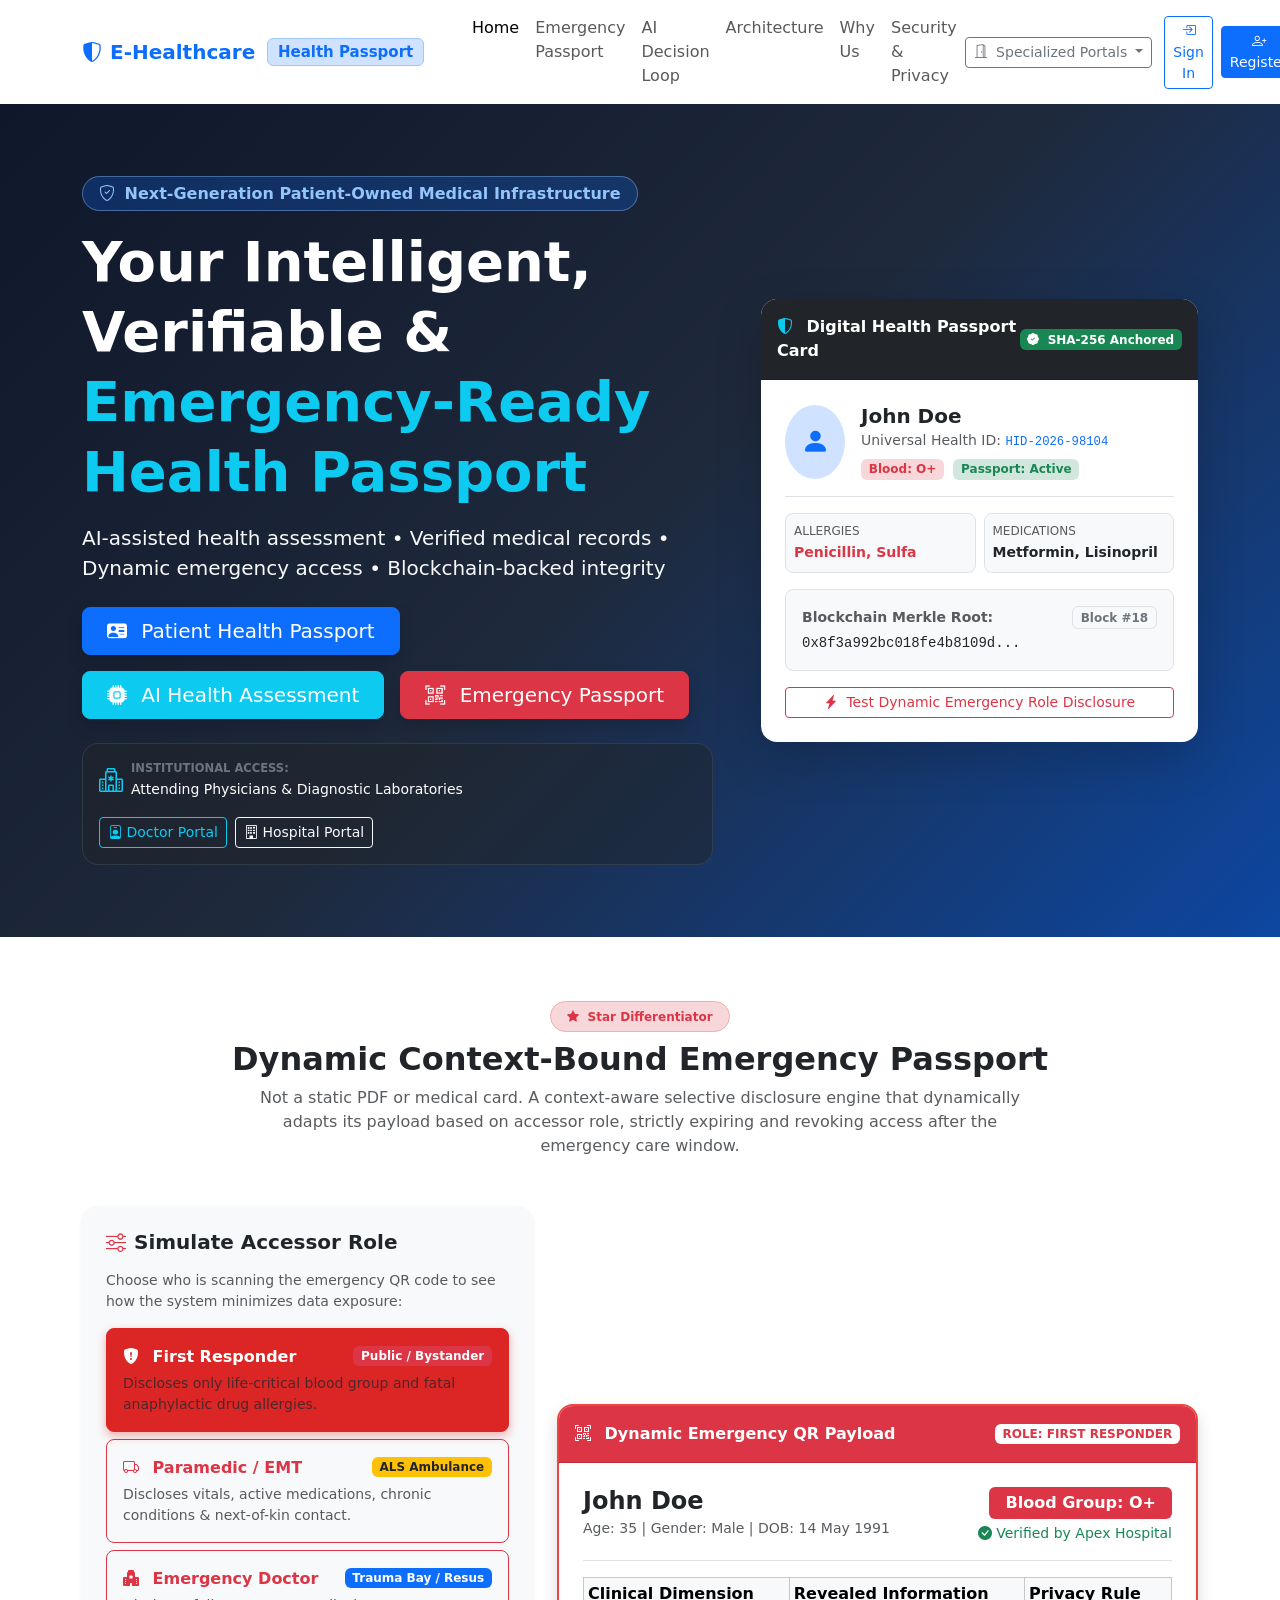
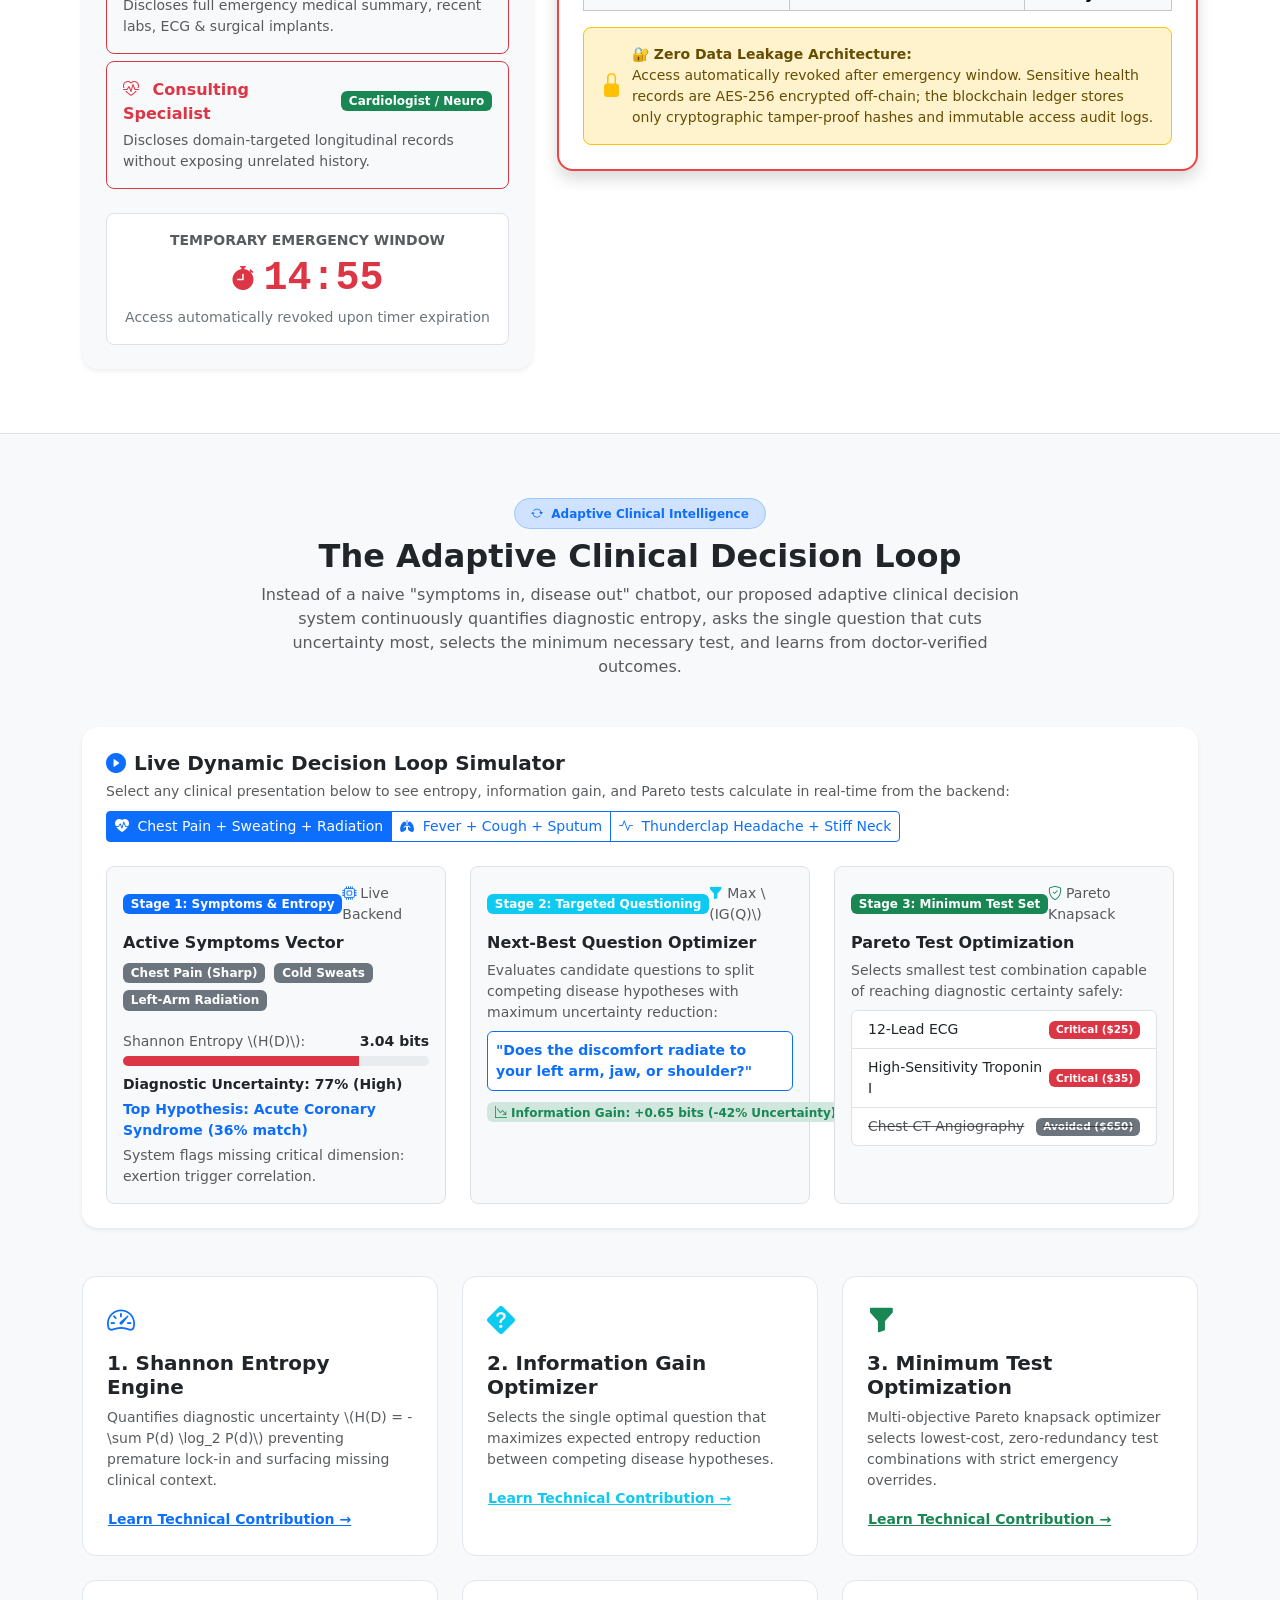
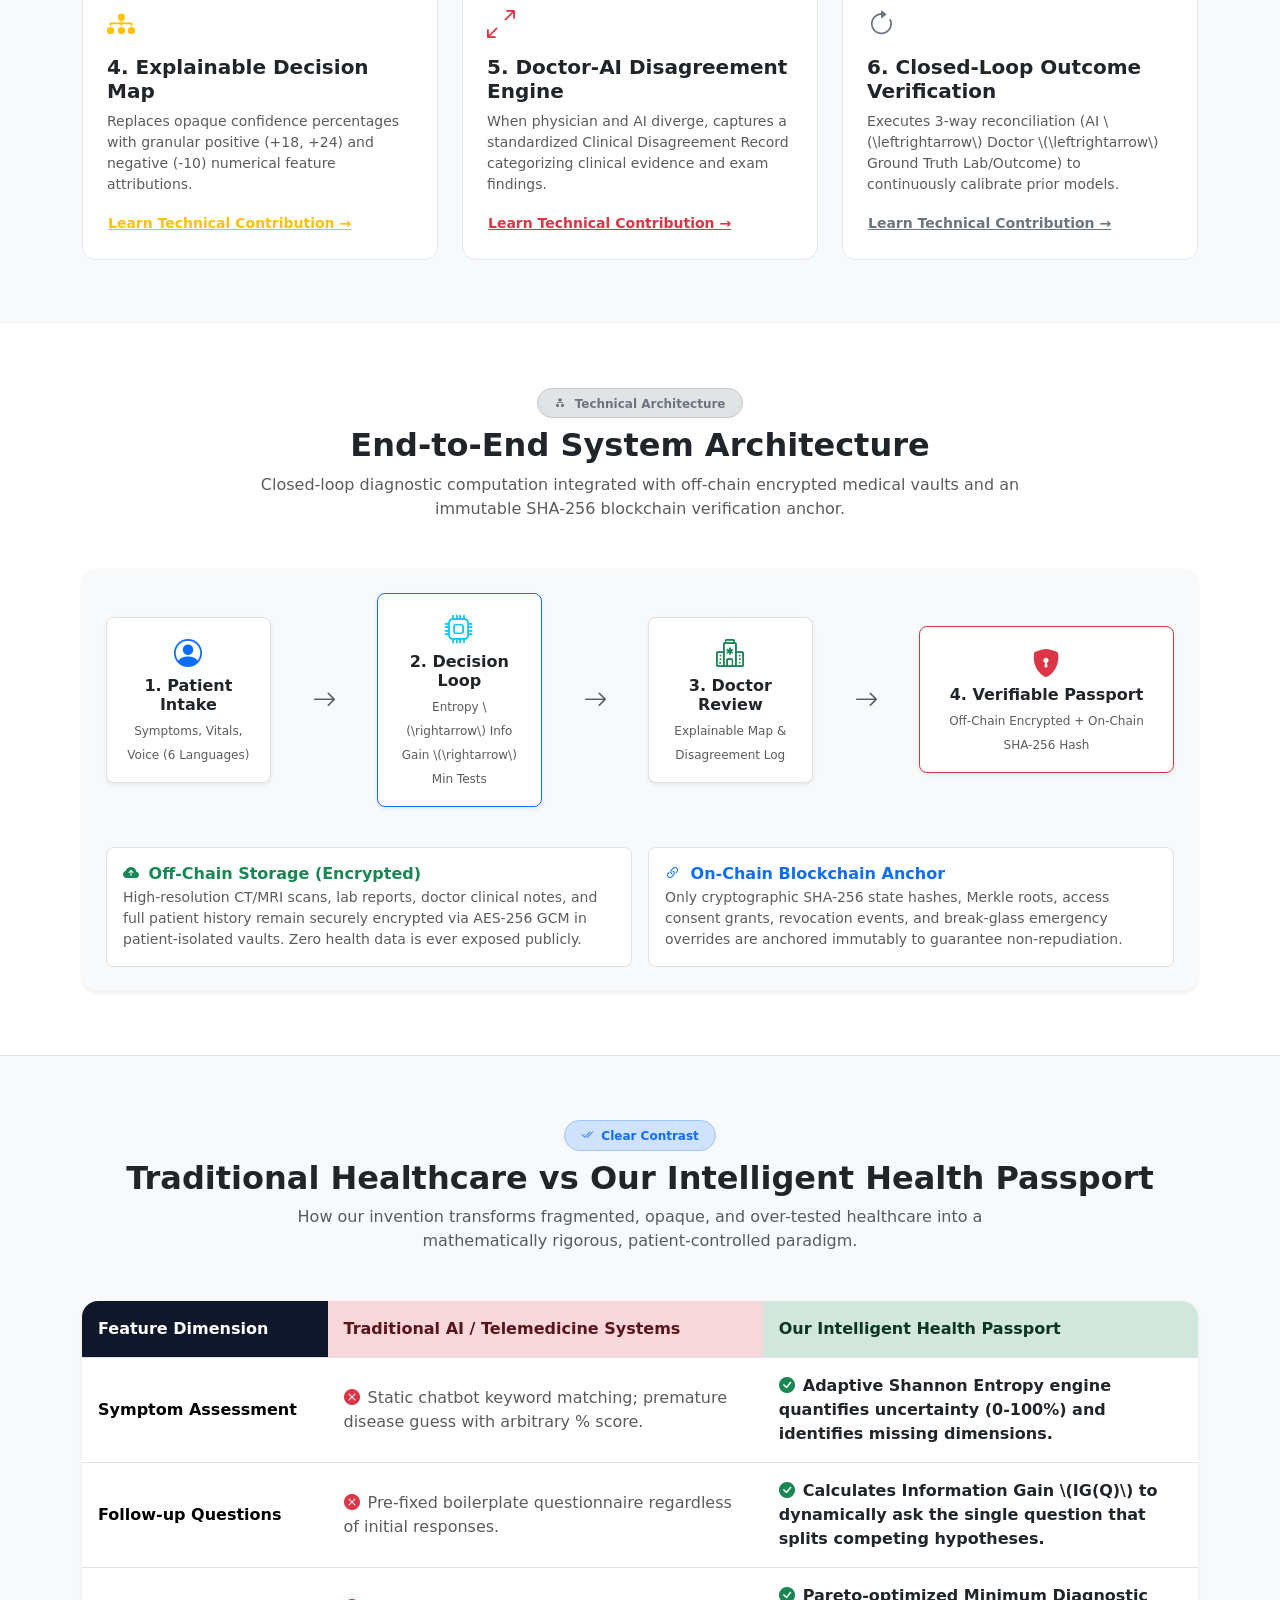
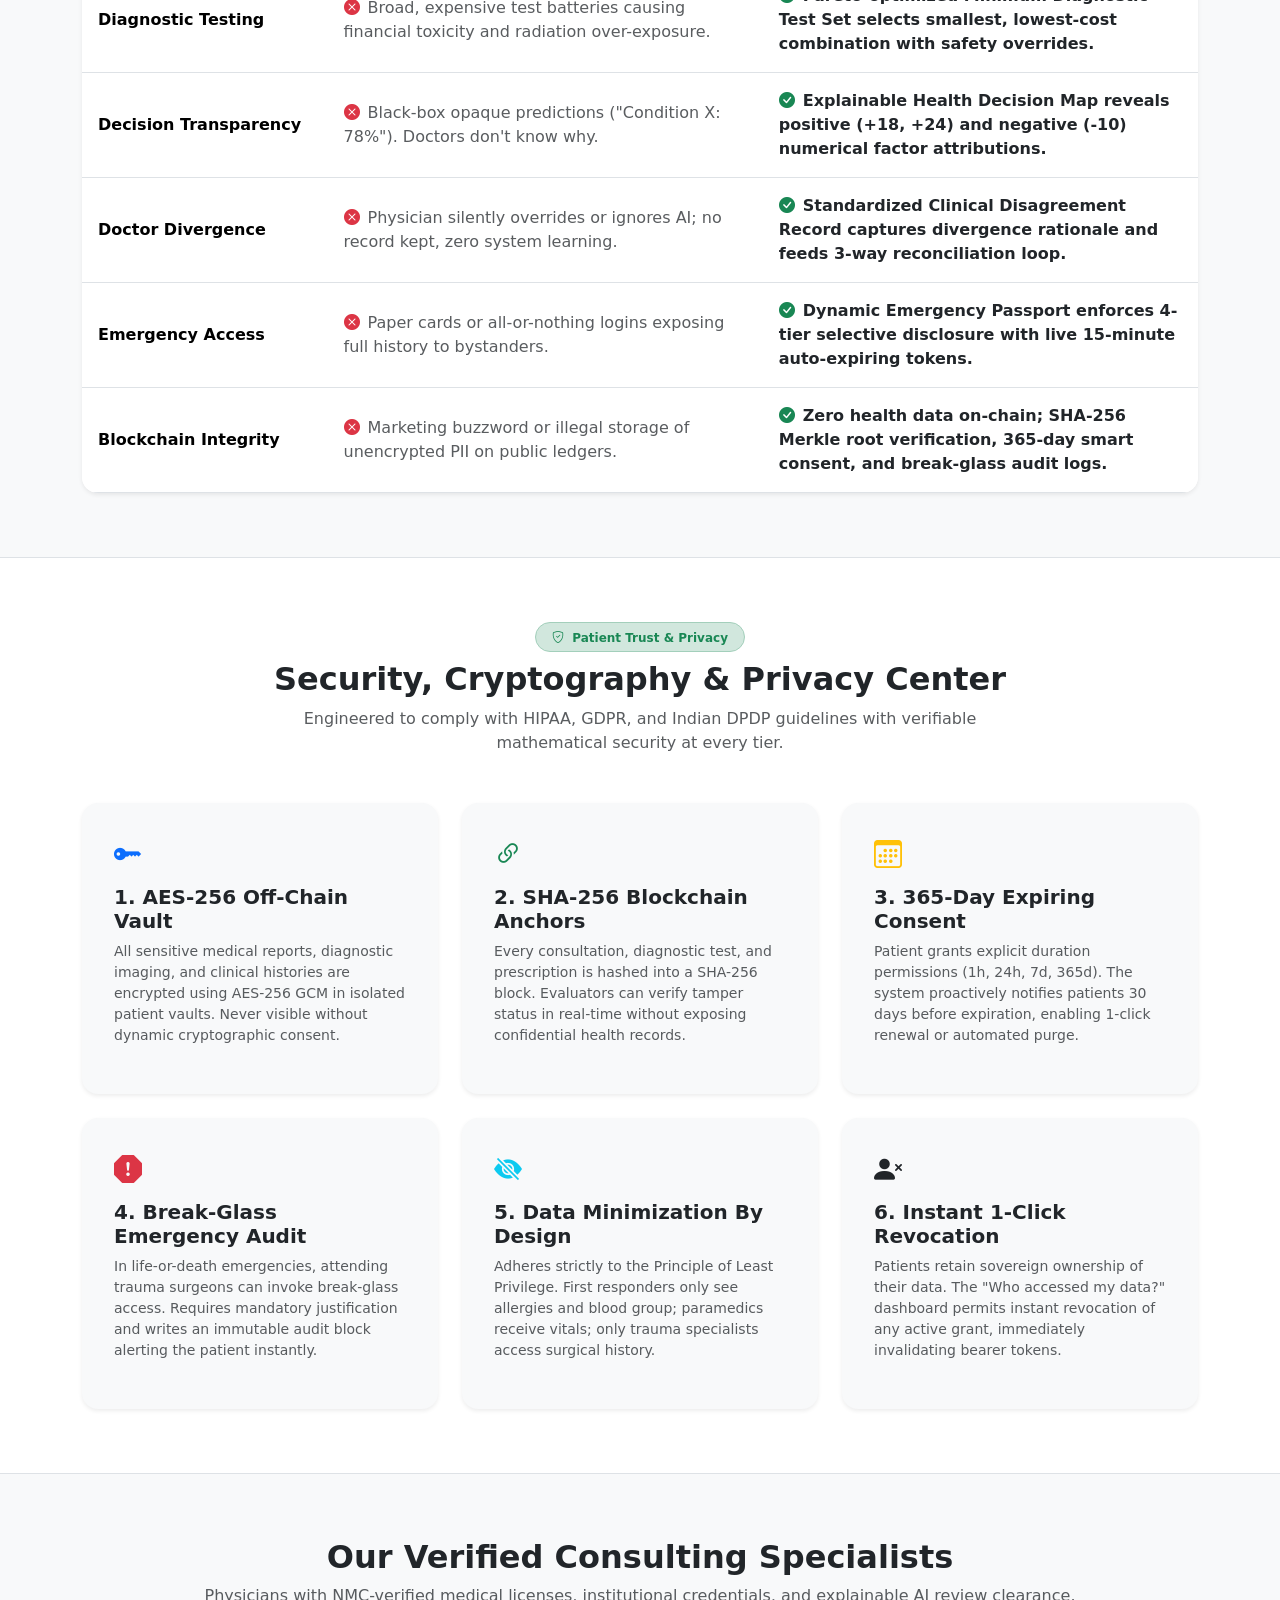
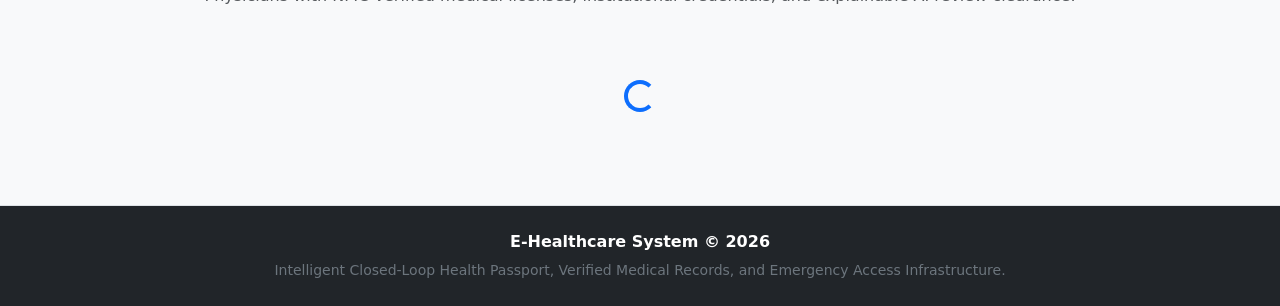
==== frontend/index.html @ c116efc6 "fix: make profile and iot easily accessible with interactive dashboard cards, quick jump toolbar, an" ====
<!DOCTYPE html>
<html lang="en">
<head>
    <meta charset="UTF-8">
    <meta name="viewport" content="width=device-width, initial-scale=1.0">
    <title>E-Healthcare | Your Intelligent, Verifiable & Emergency-Ready Health Passport</title>
    <!-- Bootstrap 5 CSS -->
    <link href="https://cdn.jsdelivr.net/npm/bootstrap@5.3.3/dist/css/bootstrap.min.css" rel="stylesheet">
    <!-- Bootstrap Icons -->
    <link href="https://cdn.jsdelivr.net/npm/bootstrap-icons@1.11.3/font/bootstrap-icons.min.css" rel="stylesheet">
    <link rel="stylesheet" href="/static/css/style.css">
    <style>
        .hero-banner {
            background: linear-gradient(135deg, #0f172a 0%, #1e293b 50%, #0d47a1 100%);
            color: #ffffff;
        }
        .hero-badge {
            background: rgba(13, 110, 253, 0.25);
            border: 1px solid rgba(147, 197, 253, 0.4);
            color: #93c5fd;
        }
        .emergency-card-glow {
            border: 2px solid #ef4444;
            box-shadow: 0 0 25px rgba(239, 68, 68, 0.25);
        }
        .passport-chip {
            border-left: 4px solid #0d6efd;
            background: #f8fafc;
        }
        .comparison-table th {
            background-color: #0f172a;
            color: #ffffff;
        }
        .arch-step-box {
            transition: transform 0.2s ease, box-shadow 0.2s ease;
            background: #ffffff;
            border: 1px solid #e2e8f0;
            border-radius: 14px;
        }
        .arch-step-box:hover {
            transform: translateY(-4px);
            box-shadow: 0 10px 20px rgba(0,0,0,0.08);
            border-color: #3b82f6;
        }
        .role-pill-btn.active {
            background-color: #dc2626 !important;
            color: #ffffff !important;
            border-color: #dc2626 !important;
            box-shadow: 0 4px 10px rgba(220, 38, 38, 0.35);
        }
    </style>
</head>
<body>

    <!-- Navbar -->
    <nav class="navbar navbar-expand-lg navbar-custom sticky-top">
        <div class="container">
            <a class="navbar-brand d-flex align-items-center gap-2 fw-bold text-primary" href="/">
                <span class="brand-icon"><i class="bi bi-shield-shaded"></i></span>
                <span>E-Healthcare</span>
                <span class="badge bg-primary-subtle text-primary border border-primary-subtle ms-1 fs-7">Health Passport</span>
            </a>
            <button class="navbar-toggler" type="button" data-bs-toggle="collapse" data-bs-target="#navMenu">
                <span class="navbar-toggler-icon"></span>
            </button>
            <div class="collapse navbar-collapse" id="navMenu">
                <ul class="navbar-nav me-auto mb-2 mb-lg-0 ms-lg-4">
                    <li class="nav-item"><a class="nav-link active" href="/">Home</a></li>
                    <li class="nav-item"><a class="nav-link" href="#emergency-star">Emergency Passport</a></li>
                    <li class="nav-item"><a class="nav-link" href="#decision-loop">AI Decision Loop</a></li>
                    <li class="nav-item"><a class="nav-link" href="#architecture">Architecture</a></li>
                    <li class="nav-item"><a class="nav-link" href="#comparison">Why Us</a></li>
                    <li class="nav-item"><a class="nav-link" href="#security">Security & Privacy</a></li>
                </ul>
                <div class="d-flex align-items-center gap-2" id="navAuthArea">
                    <div class="dropdown me-1">
                        <button class="btn btn-outline-secondary dropdown-toggle btn-sm" type="button" data-bs-toggle="dropdown">
                            <i class="bi bi-door-open me-1"></i> Specialized Portals
                        </button>
                        <ul class="dropdown-menu dropdown-menu-end shadow-sm">
                            <li><a class="dropdown-item" href="/doctor"><i class="bi bi-hospital text-primary me-2"></i> Doctor Clinical Portal</a></li>
                            <li><a class="dropdown-item" href="/hospital"><i class="bi bi-building text-info me-2"></i> Hospital & Lab Portal</a></li>
                            <li><hr class="dropdown-divider"></li>
                            <li><a class="dropdown-item" href="/patient"><i class="bi bi-person-circle text-success me-2"></i> Patient Portal</a></li>
                        </ul>
                    </div>
                    <button class="btn btn-outline-primary btn-sm" data-bs-toggle="modal" data-bs-target="#authModal" onclick="openAuthTab('login')">
                        <i class="bi bi-box-arrow-in-right"></i> Sign In
                    </button>
                    <button class="btn btn-primary btn-sm" data-bs-toggle="modal" data-bs-target="#authModal" onclick="openAuthTab('register')">
                        <i class="bi bi-person-plus"></i> Register
                    </button>
                </div>
            </div>
        </div>
    </nav>

    <!-- HERO SECTION (Item 1: Restructured Hierarchy) -->
    <section class="hero-banner py-5">
        <div class="container py-4">
            <div class="row align-items-center g-5">
                <div class="col-lg-7">
                    <span class="badge hero-badge px-3 py-2 rounded-pill mb-3 fs-6">
                        <i class="bi bi-shield-check me-1"></i> Next-Generation Patient-Owned Medical Infrastructure
                    </span>
                    <h1 class="display-4 fw-bold lh-sm mb-3">
                        Your Intelligent, Verifiable & <span class="text-info">Emergency-Ready Health Passport</span>
                    </h1>
                    <p class="lead text-light opacity-90 mb-4 fs-5">
                        AI-assisted health assessment • Verified medical records • Dynamic emergency access • Blockchain-backed integrity
                    </p>

                    <!-- 3 Primary Action Buttons -->
                    <div class="d-flex flex-wrap gap-3 mb-4">
                        <button class="btn btn-primary btn-lg px-4 shadow" onclick="navigateToPortal('patient')">
                            <i class="bi bi-person-vcard-fill me-2"></i> Patient Health Passport
                        </button>
                        <button class="btn btn-info text-white btn-lg px-4 shadow" onclick="scrollToId('decision-loop')">
                            <i class="bi bi-cpu-fill me-2"></i> AI Health Assessment
                        </button>
                        <button class="btn btn-danger btn-lg px-4 shadow" onclick="scrollToId('emergency-star')">
                            <i class="bi bi-qr-code-scan me-2"></i> Emergency Passport
                        </button>
                    </div>

                    <!-- Separate Doctor & Hospital Portals Row -->
                    <div class="p-3 rounded-4 bg-dark bg-opacity-50 border border-secondary border-opacity-25 d-flex align-items-center justify-content-between flex-wrap gap-3">
                        <div class="d-flex align-items-center gap-2">
                            <i class="bi bi-hospital fs-4 text-info"></i>
                            <div>
                                <small class="text-uppercase text-secondary fw-bold d-block" style="font-size: 0.72rem;">Institutional Access:</small>
                                <span class="small text-white">Attending Physicians & Diagnostic Laboratories</span>
                            </div>
                        </div>
                        <div class="d-flex gap-2">
                            <a href="/doctor" class="btn btn-sm btn-outline-info text-nowrap"><i class="bi bi-person-badge"></i> Doctor Portal</a>
                            <a href="/hospital" class="btn btn-sm btn-outline-light text-nowrap"><i class="bi bi-building"></i> Hospital Portal</a>
                        </div>
                    </div>
                </div>

                <!-- Right Column: Interactive Quick Card Preview -->
                <div class="col-lg-5">
                    <div class="card border-0 shadow-lg rounded-4 overflow-hidden bg-white text-dark">
                        <div class="card-header bg-dark text-white p-3 d-flex align-items-center justify-content-between">
                            <span class="fw-bold"><i class="bi bi-shield-shaded text-info me-2"></i> Digital Health Passport Card</span>
                            <span class="badge bg-success"><i class="bi bi-patch-check-fill me-1"></i> SHA-256 Anchored</span>
                        </div>
                        <div class="card-body p-4">
                            <div class="d-flex align-items-center gap-3 mb-3 pb-3 border-bottom">
                                <div class="rounded-circle bg-primary-subtle text-primary p-3 fs-3">
                                    <i class="bi bi-person-fill"></i>
                                </div>
                                <div>
                                    <h5 class="fw-bold mb-0">John Doe</h5>
                                    <small class="text-muted">Universal Health ID: <code class="text-primary">HID-2026-98104</code></small>
                                    <div class="mt-1">
                                        <span class="badge bg-danger-subtle text-danger me-1">Blood: O+</span>
                                        <span class="badge bg-success-subtle text-success">Passport: Active</span>
                                    </div>
                                </div>
                            </div>
                            
                            <div class="row g-2 mb-3">
                                <div class="col-6">
                                    <div class="p-2 border rounded-3 bg-light">
                                        <small class="text-muted d-block" style="font-size: 0.75rem;">ALLERGIES</small>
                                        <strong class="text-danger small">Penicillin, Sulfa</strong>
                                    </div>
                                </div>
                                <div class="col-6">
                                    <div class="p-2 border rounded-3 bg-light">
                                        <small class="text-muted d-block" style="font-size: 0.75rem;">MEDICATIONS</small>
                                        <strong class="text-dark small">Metformin, Lisinopril</strong>
                                    </div>
                                </div>
                            </div>

                            <div class="p-3 bg-light rounded-3 border mb-3">
                                <div class="d-flex justify-content-between align-items-center mb-1">
                                    <small class="text-muted fw-semibold">Blockchain Merkle Root:</small>
                                    <span class="badge bg-light text-secondary border">Block #18</span>
                                </div>
                                <code class="small text-truncate d-block text-dark">0x8f3a992bc018fe4b8109d...</code>
                            </div>

                            <div class="d-grid gap-2">
                                <button class="btn btn-outline-danger btn-sm" onclick="scrollToId('emergency-star')">
                                    <i class="bi bi-lightning-charge-fill me-1"></i> Test Dynamic Emergency Role Disclosure
                                </button>
                            </div>
                        </div>
                    </div>
                </div>
            </div>
        </div>
    </section>

    <!-- STAR FEATURE: Dynamic Emergency Passport (Item 2) -->
    <section id="emergency-star" class="py-5 bg-white border-bottom">
        <div class="container py-3">
            <div class="text-center mb-5">
                <span class="badge bg-danger-subtle text-danger border border-danger-subtle px-3 py-2 rounded-pill fw-semibold mb-2">
                    <i class="bi bi-star-fill me-1"></i> Star Differentiator
                </span>
                <h2 class="fw-bold">Dynamic Context-Bound Emergency Passport</h2>
                <p class="text-muted max-w-700 mx-auto" style="max-width: 760px;">
                    Not a static PDF or medical card. A context-aware selective disclosure engine that dynamically adapts its payload based on accessor role, strictly expiring and revoking access after the emergency care window.
                </p>
            </div>

            <div class="row g-4 align-items-center">
                <!-- Left: Interactive Simulator Control -->
                <div class="col-lg-5">
                    <div class="card border-0 shadow-sm rounded-4 p-4 bg-light">
                        <h5 class="fw-bold mb-3"><i class="bi bi-sliders text-danger me-2"></i>Simulate Accessor Role</h5>
                        <p class="small text-muted mb-3">Choose who is scanning the emergency QR code to see how the system minimizes data exposure:</p>

                        <div class="btn-group-vertical w-100 gap-2" role="group">
                            <button type="button" class="btn btn-outline-danger text-start p-3 rounded-3 role-pill-btn active" id="roleBtn-first" onclick="setEmergencyRole('first')">
                                <div class="d-flex justify-content-between align-items-center">
                                    <strong><i class="bi bi-shield-fill-exclamation me-2"></i> First Responder</strong>
                                    <span class="badge bg-danger text-white">Public / Bystander</span>
                                </div>
                                <small class="d-block text-muted mt-1">Discloses only life-critical blood group and fatal anaphylactic drug allergies.</small>
                            </button>

                            <button type="button" class="btn btn-outline-danger text-start p-3 rounded-3 role-pill-btn" id="roleBtn-paramedic" onclick="setEmergencyRole('paramedic')">
                                <div class="d-flex justify-content-between align-items-center">
                                    <strong><i class="bi bi-truck me-2"></i> Paramedic / EMT</strong>
                                    <span class="badge bg-warning text-dark">ALS Ambulance</span>
                                </div>
                                <small class="d-block text-muted mt-1">Discloses vitals, active medications, chronic conditions & next-of-kin contact.</small>
                            </button>

                            <button type="button" class="btn btn-outline-danger text-start p-3 rounded-3 role-pill-btn" id="roleBtn-er" onclick="setEmergencyRole('er')">
                                <div class="d-flex justify-content-between align-items-center">
                                    <strong><i class="bi bi-hospital-fill me-2"></i> Emergency Doctor</strong>
                                    <span class="badge bg-primary text-white">Trauma Bay / Resus</span>
                                </div>
                                <small class="d-block text-muted mt-1">Discloses full emergency medical summary, recent labs, ECG & surgical implants.</small>
                            </button>

                            <button type="button" class="btn btn-outline-danger text-start p-3 rounded-3 role-pill-btn" id="roleBtn-specialist" onclick="setEmergencyRole('specialist')">
                                <div class="d-flex justify-content-between align-items-center">
                                    <strong><i class="bi bi-heart-pulse me-2"></i> Consulting Specialist</strong>
                                    <span class="badge bg-success text-white">Cardiologist / Neuro</span>
                                </div>
                                <small class="d-block text-muted mt-1">Discloses domain-targeted longitudinal records without exposing unrelated history.</small>
                            </button>
                        </div>

                        <!-- Live Countdown Timer -->
                        <div class="mt-4 p-3 bg-white rounded-3 border text-center">
                            <small class="text-uppercase fw-bold text-muted d-block mb-1">Temporary Emergency Window</small>
                            <div class="d-flex align-items-center justify-content-center gap-2">
                                <i class="bi bi-stopwatch-fill text-danger fs-4"></i>
                                <span class="display-6 fw-bold text-danger font-monospace" id="emergencyLiveCountdown">14:59</span>
                            </div>
                            <small class="text-secondary d-block mt-1">Access automatically revoked upon timer expiration</small>
                        </div>
                    </div>
                </div>

                <!-- Right: Simulated Emergency Passport Output Card -->
                <div class="col-lg-7">
                    <div class="card emergency-card-glow rounded-4 overflow-hidden bg-white shadow">
                        <div class="card-header bg-danger text-white p-3 d-flex justify-content-between align-items-center">
                            <span class="fw-bold"><i class="bi bi-qr-code-scan me-2"></i> Dynamic Emergency QR Payload</span>
                            <span class="badge bg-white text-danger fw-bold" id="activeRoleBadge">ROLE: FIRST RESPONDER</span>
                        </div>
                        <div class="card-body p-4">
                            <!-- Patient Baseline Header -->
                            <div class="d-flex justify-content-between align-items-start border-bottom pb-3 mb-3">
                                <div>
                                    <h4 class="fw-bold mb-0">John Doe</h4>
                                    <span class="text-muted small">Age: 35 | Gender: Male | DOB: 14 May 1991</span>
                                </div>
                                <div class="text-end">
                                    <span class="badge bg-danger fs-6 px-3 py-2">Blood Group: O+</span>
                                    <small class="d-block text-success mt-1"><i class="bi bi-check-circle-fill"></i> Verified by Apex Hospital</small>
                                </div>
                            </div>

                            <!-- Dynamic Selective Disclosure Table -->
                            <div class="table-responsive mb-3">
                                <table class="table table-bordered table-sm align-middle mb-0">
                                    <thead class="table-light">
                                        <tr>
                                            <th style="width: 35%;">Clinical Dimension</th>
                                            <th>Revealed Information</th>
                                            <th style="width: 25%;">Privacy Rule</th>
                                        </tr>
                                    </thead>
                                    <tbody id="disclosureTableBody">
                                        <!-- Injected dynamically via JS based on selected role -->
                                    </tbody>
                                </table>
                            </div>

                            <!-- Security Token & Revocation Warning -->
                            <div class="alert alert-warning border-warning p-3 rounded-3 mb-0 small">
                                <div class="d-flex align-items-center gap-2">
                                    <i class="bi bi-lock-fill fs-4 text-warning"></i>
                                    <div>
                                        <strong>🔐 Zero Data Leakage Architecture:</strong>
                                        <p class="mb-0">Access automatically revoked after emergency window. Sensitive health records are AES-256 encrypted off-chain; the blockchain ledger stores only cryptographic tamper-proof hashes and immutable access audit logs.</p>
                                    </div>
                                </div>
                            </div>
                        </div>
                    </div>
                </div>
            </div>
        </div>
    </section>

    <!-- CLOSED-LOOP CLINICAL DECISION LOOP (Item 1 in User Plan) -->
    <section id="decision-loop" class="py-5 bg-light">
        <div class="container py-3">
            <div class="text-center mb-5">
                <span class="badge bg-primary-subtle text-primary border border-primary-subtle px-3 py-2 rounded-pill fw-semibold mb-2">
                    <i class="bi bi-arrow-repeat me-1"></i> Adaptive Clinical Intelligence
                </span>
                <h2 class="fw-bold">The Adaptive Clinical Decision Loop</h2>
                <p class="text-muted max-w-700 mx-auto" style="max-width: 760px;">
                    Instead of a naive "symptoms in, disease out" chatbot, our proposed adaptive clinical decision system continuously quantifies diagnostic entropy, asks the single question that cuts uncertainty most, selects the minimum necessary test, and learns from doctor-verified outcomes.
                </p>
            </div>

            <!-- Interactive 3-Step Decision Simulator -->
            <div class="card border-0 shadow-sm rounded-4 p-4 bg-white mb-5">
                <div class="d-flex flex-wrap align-items-center justify-content-between mb-4 gap-2">
                    <div>
                        <h5 class="fw-bold mb-1"><i class="bi bi-play-circle-fill text-primary me-2"></i>Live Dynamic Decision Loop Simulator</h5>
                        <small class="text-muted">Select any clinical presentation below to see entropy, information gain, and Pareto tests calculate in real-time from the backend:</small>
                    </div>
                    <div class="btn-group flex-wrap" role="group">
                        <button type="button" class="btn btn-sm btn-outline-primary active sim-btn" id="btnSim_cardiac" onclick="switchSimPresentation('cardiac')">
                            <i class="bi bi-heart-pulse-fill me-1"></i> Chest Pain + Sweating + Radiation
                        </button>
                        <button type="button" class="btn btn-sm btn-outline-primary sim-btn" id="btnSim_respiratory" onclick="switchSimPresentation('respiratory')">
                            <i class="bi bi-lungs-fill me-1"></i> Fever + Cough + Sputum
                        </button>
                        <button type="button" class="btn btn-sm btn-outline-primary sim-btn" id="btnSim_neuro" onclick="switchSimPresentation('neuro')">
                            <i class="bi bi-activity me-1"></i> Thunderclap Headache + Stiff Neck
                        </button>
                    </div>
                </div>

                <div class="row g-4">
                    <!-- Step 1: Input & Shannon Entropy -->
                    <div class="col-md-4">
                        <div class="p-3 border rounded-3 bg-light h-100">
                            <div class="d-flex justify-content-between align-items-center mb-2">
                                <span class="badge bg-primary">Stage 1: Symptoms & Entropy</span>
                                <small class="text-muted"><i class="bi bi-cpu text-primary me-1"></i>Live Backend</small>
                            </div>
                            <h6 class="fw-bold">Active Symptoms Vector</h6>
                            <div class="mb-2" id="simSymptomsContainer">
                                <span class="badge bg-secondary me-1 mb-1">Chest Pain (Sharp)</span>
                                <span class="badge bg-secondary me-1 mb-1">Cold Sweats</span>
                                <span class="badge bg-secondary mb-1">Left-Arm Radiation</span>
                            </div>
                            <div class="mt-3">
                                <div class="d-flex justify-content-between small mb-1">
                                    <span class="text-muted">Shannon Entropy \(H(D)\):</span>
                                    <strong id="simEntropyVal" class="text-dark">3.04 bits</strong>
                                </div>
                                <div class="progress mb-2" style="height: 10px;">
                                    <div class="progress-bar bg-danger" id="simEntropyBar" role="progressbar" style="width: 77%;"></div>
                                </div>
                                <span class="small fw-bold text-dark d-block" id="simUncertaintyText">Diagnostic Uncertainty: 77% (High)</span>
                                <small class="text-primary fw-semibold d-block mt-1" id="simTopDiseaseText">Top Hypothesis: Acute Coronary Syndrome (36% match)</small>
                                <p class="text-muted small mt-1 mb-0" id="simMissingText">System flags missing critical dimension: exertion trigger correlation.</p>
                            </div>
                        </div>
                    </div>

                    <!-- Step 2: Information Gain -->
                    <div class="col-md-4">
                        <div class="p-3 border rounded-3 bg-light h-100">
                            <div class="d-flex justify-content-between align-items-center mb-2">
                                <span class="badge bg-info text-white">Stage 2: Targeted Questioning</span>
                                <small class="text-muted"><i class="bi bi-funnel-fill text-info me-1"></i>Max \(IG(Q)\)</small>
                            </div>
                            <h6 class="fw-bold">Next-Best Question Optimizer</h6>
                            <p class="small text-muted mb-2">Evaluates candidate questions to split competing disease hypotheses with maximum uncertainty reduction:</p>
                            <div class="p-2 bg-white rounded border border-primary small fw-semibold text-primary mb-2" id="simQuestionText">
                                "Does the discomfort radiate to your left arm, jaw, or shoulder?"
                            </div>
                            <span class="badge bg-success-subtle text-success small" id="simInfoGainBadge">
                                <i class="bi bi-graph-down-arrow"></i> Information Gain: +0.65 bits (-42% Uncertainty)
                            </span>
                        </div>
                    </div>

                    <!-- Step 3: Minimum Test Optimization -->
                    <div class="col-md-4">
                        <div class="p-3 border rounded-3 bg-light h-100">
                            <div class="d-flex justify-content-between align-items-center mb-2">
                                <span class="badge bg-success">Stage 3: Minimum Test Set</span>
                                <small class="text-muted"><i class="bi bi-shield-check text-success me-1"></i>Pareto Knapsack</small>
                            </div>
                            <h6 class="fw-bold">Pareto Test Optimization</h6>
                            <p class="small text-muted mb-2">Selects smallest test combination capable of reaching diagnostic certainty safely:</p>
                            <ul class="list-group list-group-sm small" id="simTestsList">
                                <li class="list-group-item d-flex justify-content-between align-items-center">
                                    <span>12-Lead ECG</span>
                                    <span class="badge bg-danger">Critical ($25)</span>
                                </li>
                                <li class="list-group-item d-flex justify-content-between align-items-center">
                                    <span>High-Sensitivity Troponin I</span>
                                    <span class="badge bg-danger">Critical ($35)</span>
                                </li>
                                <li class="list-group-item d-flex justify-content-between align-items-center text-muted text-decoration-line-through">
                                    <span>Chest CT Angiography</span>
                                    <span class="badge bg-secondary">Avoided ($650)</span>
                                </li>
                            </ul>
                        </div>
                    </div>
                </div>
            </div>

            <!-- 6 Closed-Loop Cards with Learn More Modals -->
            <div class="row g-4">
                <div class="col-md-4">
                    <div class="arch-step-box p-4 h-100">
                        <div class="text-primary fs-3 mb-2"><i class="bi bi-speedometer2"></i></div>
                        <h5 class="fw-bold">1. Shannon Entropy Engine</h5>
                        <p class="text-muted small">Quantifies diagnostic uncertainty \(H(D) = -\sum P(d) \log_2 P(d)\) preventing premature lock-in and surfacing missing clinical context.</p>
                        <button class="btn btn-link btn-sm text-primary p-0 fw-semibold" data-bs-toggle="modal" data-bs-target="#modalEntropy">Learn Technical Contribution &rarr;</button>
                    </div>
                </div>

                <div class="col-md-4">
                    <div class="arch-step-box p-4 h-100">
                        <div class="text-info fs-3 mb-2"><i class="bi bi-question-diamond-fill"></i></div>
                        <h5 class="fw-bold">2. Information Gain Optimizer</h5>
                        <p class="text-muted small">Selects the single optimal question that maximizes expected entropy reduction between competing disease hypotheses.</p>
                        <button class="btn btn-link btn-sm text-info p-0 fw-semibold" data-bs-toggle="modal" data-bs-target="#modalInfoGain">Learn Technical Contribution &rarr;</button>
                    </div>
                </div>

                <div class="col-md-4">
                    <div class="arch-step-box p-4 h-100">
                        <div class="text-success fs-3 mb-2"><i class="bi bi-funnel-fill"></i></div>
                        <h5 class="fw-bold">3. Minimum Test Optimization</h5>
                        <p class="text-muted small">Multi-objective Pareto knapsack optimizer selects lowest-cost, zero-redundancy test combinations with strict emergency overrides.</p>
                        <button class="btn btn-link btn-sm text-success p-0 fw-semibold" data-bs-toggle="modal" data-bs-target="#modalMinTest">Learn Technical Contribution &rarr;</button>
                    </div>
                </div>

                <div class="col-md-4">
                    <div class="arch-step-box p-4 h-100">
                        <div class="text-warning fs-3 mb-2"><i class="bi bi-diagram-3-fill"></i></div>
                        <h5 class="fw-bold">4. Explainable Decision Map</h5>
                        <p class="text-muted small">Replaces opaque confidence percentages with granular positive (+18, +24) and negative (-10) numerical feature attributions.</p>
                        <button class="btn btn-link btn-sm text-warning p-0 fw-semibold" data-bs-toggle="modal" data-bs-target="#modalXAI">Learn Technical Contribution &rarr;</button>
                    </div>
                </div>

                <div class="col-md-4">
                    <div class="arch-step-box p-4 h-100">
                        <div class="text-danger fs-3 mb-2"><i class="bi bi-arrows-angle-expand"></i></div>
                        <h5 class="fw-bold">5. Doctor-AI Disagreement Engine</h5>
                        <p class="text-muted small">When physician and AI diverge, captures a standardized Clinical Disagreement Record categorizing clinical evidence and exam findings.</p>
                        <button class="btn btn-link btn-sm text-danger p-0 fw-semibold" data-bs-toggle="modal" data-bs-target="#modalDisagreement">Learn Technical Contribution &rarr;</button>
                    </div>
                </div>

                <div class="col-md-4">
                    <div class="arch-step-box p-4 h-100">
                        <div class="text-secondary fs-3 mb-2"><i class="bi bi-arrow-clockwise"></i></div>
                        <h5 class="fw-bold">6. Closed-Loop Outcome Verification</h5>
                        <p class="text-muted small">Executes 3-way reconciliation (AI \(\leftrightarrow\) Doctor \(\leftrightarrow\) Ground Truth Lab/Outcome) to continuously calibrate prior models.</p>
                        <button class="btn btn-link btn-sm text-secondary p-0 fw-semibold" data-bs-toggle="modal" data-bs-target="#modalLoop">Learn Technical Contribution &rarr;</button>
                    </div>
                </div>
            </div>
        </div>
    </section>

    <!-- SYSTEM ARCHITECTURE FLOWCHART DIAGRAM -->
    <section id="architecture" class="py-5 bg-white border-bottom">
        <div class="container py-3">
            <div class="text-center mb-5">
                <span class="badge bg-secondary-subtle text-secondary border border-secondary-subtle px-3 py-2 rounded-pill fw-semibold mb-2">
                    <i class="bi bi-diagram-2-fill me-1"></i> Technical Architecture
                </span>
                <h2 class="fw-bold">End-to-End System Architecture</h2>
                <p class="text-muted max-w-700 mx-auto" style="max-width: 760px;">
                    Closed-loop diagnostic computation integrated with off-chain encrypted medical vaults and an immutable SHA-256 blockchain verification anchor.
                </p>
            </div>

            <!-- Architecture Diagram -->
            <div class="card border-0 shadow-sm rounded-4 p-4 bg-light">
                <div class="row g-3 text-center align-items-center">
                    <div class="col-lg-2 col-md-4">
                        <div class="p-3 bg-white border rounded-3 shadow-sm">
                            <i class="bi bi-person-circle fs-3 text-primary mb-1"></i>
                            <h6 class="fw-bold mb-1">1. Patient Intake</h6>
                            <small class="text-muted" style="font-size: 0.75rem;">Symptoms, Vitals, Voice (6 Languages)</small>
                        </div>
                    </div>
                    <div class="col-lg-1 col-md-2 text-muted fs-4 d-none d-md-block"><i class="bi bi-arrow-right"></i></div>

                    <div class="col-lg-2 col-md-4">
                        <div class="p-3 bg-white border rounded-3 shadow-sm border-primary">
                            <i class="bi bi-cpu fs-3 text-info mb-1"></i>
                            <h6 class="fw-bold mb-1">2. Decision Loop</h6>
                            <small class="text-muted" style="font-size: 0.75rem;">Entropy \(\rightarrow\) Info Gain \(\rightarrow\) Min Tests</small>
                        </div>
                    </div>
                    <div class="col-lg-1 col-md-2 text-muted fs-4 d-none d-md-block"><i class="bi bi-arrow-right"></i></div>

                    <div class="col-lg-2 col-md-4">
                        <div class="p-3 bg-white border rounded-3 shadow-sm">
                            <i class="bi bi-hospital fs-3 text-success mb-1"></i>
                            <h6 class="fw-bold mb-1">3. Doctor Review</h6>
                            <small class="text-muted" style="font-size: 0.75rem;">Explainable Map & Disagreement Log</small>
                        </div>
                    </div>
                    <div class="col-lg-1 col-md-2 text-muted fs-4 d-none d-md-block"><i class="bi bi-arrow-right"></i></div>

                    <div class="col-lg-3 col-md-6">
                        <div class="p-3 bg-white border rounded-3 shadow-sm border-danger">
                            <i class="bi bi-shield-lock-fill fs-3 text-danger mb-1"></i>
                            <h6 class="fw-bold mb-1">4. Verifiable Passport</h6>
                            <small class="text-muted" style="font-size: 0.75rem;">Off-Chain Encrypted + On-Chain SHA-256 Hash</small>
                        </div>
                    </div>
                </div>

                <!-- Dual Storage Clarification Banner -->
                <div class="row mt-4 g-3">
                    <div class="col-md-6">
                        <div class="p-3 bg-white rounded-3 border">
                            <h6 class="fw-bold text-success mb-1"><i class="bi bi-cloud-arrow-up-fill me-1"></i> Off-Chain Storage (Encrypted)</h6>
                            <p class="small text-muted mb-0">High-resolution CT/MRI scans, lab reports, doctor clinical notes, and full patient history remain securely encrypted via AES-256 GCM in patient-isolated vaults. Zero health data is ever exposed publicly.</p>
                        </div>
                    </div>
                    <div class="col-md-6">
                        <div class="p-3 bg-white rounded-3 border">
                            <h6 class="fw-bold text-primary mb-1"><i class="bi bi-link-45deg me-1"></i> On-Chain Blockchain Anchor</h6>
                            <p class="small text-muted mb-0">Only cryptographic SHA-256 state hashes, Merkle roots, access consent grants, revocation events, and break-glass emergency overrides are anchored immutably to guarantee non-repudiation.</p>
                        </div>
                    </div>
                </div>
            </div>
        </div>
    </section>

    <!-- TRADITIONAL VS OUR SYSTEM COMPARISON GRID -->
    <section id="comparison" class="py-5 bg-light border-bottom">
        <div class="container py-3">
            <div class="text-center mb-5">
                <span class="badge bg-primary-subtle text-primary border border-primary-subtle px-3 py-2 rounded-pill fw-semibold mb-2">
                    <i class="bi bi-check2-all me-1"></i> Clear Contrast
                </span>
                <h2 class="fw-bold">Traditional Healthcare vs Our Intelligent Health Passport</h2>
                <p class="text-muted max-w-700 mx-auto" style="max-width: 760px;">
                    How our invention transforms fragmented, opaque, and over-tested healthcare into a mathematically rigorous, patient-controlled paradigm.
                </p>
            </div>

            <div class="card border-0 shadow-sm rounded-4 overflow-hidden">
                <div class="table-responsive">
                    <table class="table table-hover align-middle mb-0 comparison-table">
                        <thead>
                            <tr>
                                <th class="p-3" style="width: 22%;">Feature Dimension</th>
                                <th class="p-3 text-danger-emphasis bg-danger-subtle" style="width: 39%;">Traditional AI / Telemedicine Systems</th>
                                <th class="p-3 text-success-emphasis bg-success-subtle" style="width: 39%;">Our Intelligent Health Passport</th>
                            </tr>
                        </thead>
                        <tbody>
                            <tr>
                                <td class="fw-bold p-3">Symptom Assessment</td>
                                <td class="text-muted p-3"><i class="bi bi-x-circle-fill text-danger me-2"></i>Static chatbot keyword matching; premature disease guess with arbitrary % score.</td>
                                <td class="fw-semibold text-dark p-3"><i class="bi bi-check-circle-fill text-success me-2"></i>Adaptive Shannon Entropy engine quantifies uncertainty (0-100%) and identifies missing dimensions.</td>
                            </tr>
                            <tr>
                                <td class="fw-bold p-3">Follow-up Questions</td>
                                <td class="text-muted p-3"><i class="bi bi-x-circle-fill text-danger me-2"></i>Pre-fixed boilerplate questionnaire regardless of initial responses.</td>
                                <td class="fw-semibold text-dark p-3"><i class="bi bi-check-circle-fill text-success me-2"></i>Calculates Information Gain \(IG(Q)\) to dynamically ask the single question that splits competing hypotheses.</td>
                            </tr>
                            <tr>
                                <td class="fw-bold p-3">Diagnostic Testing</td>
                                <td class="text-muted p-3"><i class="bi bi-x-circle-fill text-danger me-2"></i>Broad, expensive test batteries causing financial toxicity and radiation over-exposure.</td>
                                <td class="fw-semibold text-dark p-3"><i class="bi bi-check-circle-fill text-success me-2"></i>Pareto-optimized Minimum Diagnostic Test Set selects smallest, lowest-cost combination with safety overrides.</td>
                            </tr>
                            <tr>
                                <td class="fw-bold p-3">Decision Transparency</td>
                                <td class="text-muted p-3"><i class="bi bi-x-circle-fill text-danger me-2"></i>Black-box opaque predictions ("Condition X: 78%"). Doctors don't know why.</td>
                                <td class="fw-semibold text-dark p-3"><i class="bi bi-check-circle-fill text-success me-2"></i>Explainable Health Decision Map reveals positive (+18, +24) and negative (-10) numerical factor attributions.</td>
                            </tr>
                            <tr>
                                <td class="fw-bold p-3">Doctor Divergence</td>
                                <td class="text-muted p-3"><i class="bi bi-x-circle-fill text-danger me-2"></i>Physician silently overrides or ignores AI; no record kept, zero system learning.</td>
                                <td class="fw-semibold text-dark p-3"><i class="bi bi-check-circle-fill text-success me-2"></i>Standardized Clinical Disagreement Record captures divergence rationale and feeds 3-way reconciliation loop.</td>
                            </tr>
                            <tr>
                                <td class="fw-bold p-3">Emergency Access</td>
                                <td class="text-muted p-3"><i class="bi bi-x-circle-fill text-danger me-2"></i>Paper cards or all-or-nothing logins exposing full history to bystanders.</td>
                                <td class="fw-semibold text-dark p-3"><i class="bi bi-check-circle-fill text-success me-2"></i>Dynamic Emergency Passport enforces 4-tier selective disclosure with live 15-minute auto-expiring tokens.</td>
                            </tr>
                            <tr>
                                <td class="fw-bold p-3">Blockchain Integrity</td>
                                <td class="text-muted p-3"><i class="bi bi-x-circle-fill text-danger me-2"></i>Marketing buzzword or illegal storage of unencrypted PII on public ledgers.</td>
                                <td class="fw-semibold text-dark p-3"><i class="bi bi-check-circle-fill text-success me-2"></i>Zero health data on-chain; SHA-256 Merkle root verification, 365-day smart consent, and break-glass audit logs.</td>
                            </tr>
                        </tbody>
                    </table>
                </div>
            </div>
        </div>
    </section>

    <!-- SECURITY & PRIVACY CENTER (Item 19) -->
    <section id="security" class="py-5 bg-white border-bottom">
        <div class="container py-3">
            <div class="text-center mb-5">
                <span class="badge bg-success-subtle text-success border border-success-subtle px-3 py-2 rounded-pill fw-semibold mb-2">
                    <i class="bi bi-shield-check me-1"></i> Patient Trust & Privacy
                </span>
                <h2 class="fw-bold">Security, Cryptography & Privacy Center</h2>
                <p class="text-muted max-w-700 mx-auto" style="max-width: 760px;">
                    Engineered to comply with HIPAA, GDPR, and Indian DPDP guidelines with verifiable mathematical security at every tier.
                </p>
            </div>

            <div class="row g-4">
                <div class="col-md-4">
                    <div class="card h-100 border-0 shadow-sm rounded-4 p-3 bg-light">
                        <div class="card-body">
                            <div class="text-primary fs-3 mb-2"><i class="bi bi-key-fill"></i></div>
                            <h5 class="fw-bold">1. AES-256 Off-Chain Vault</h5>
                            <p class="text-muted small">All sensitive medical reports, diagnostic imaging, and clinical histories are encrypted using AES-256 GCM in isolated patient vaults. Never visible without dynamic cryptographic consent.</p>
                        </div>
                    </div>
                </div>

                <div class="col-md-4">
                    <div class="card h-100 border-0 shadow-sm rounded-4 p-3 bg-light">
                        <div class="card-body">
                            <div class="text-success fs-3 mb-2"><i class="bi bi-link-45deg"></i></div>
                            <h5 class="fw-bold">2. SHA-256 Blockchain Anchors</h5>
                            <p class="text-muted small">Every consultation, diagnostic test, and prescription is hashed into a SHA-256 block. Evaluators can verify tamper status in real-time without exposing confidential health records.</p>
                        </div>
                    </div>
                </div>

                <div class="col-md-4">
                    <div class="card h-100 border-0 shadow-sm rounded-4 p-3 bg-light">
                        <div class="card-body">
                            <div class="text-warning fs-3 mb-2"><i class="bi bi-calendar3"></i></div>
                            <h5 class="fw-bold">3. 365-Day Expiring Consent</h5>
                            <p class="text-muted small">Patient grants explicit duration permissions (1h, 24h, 7d, 365d). The system proactively notifies patients 30 days before expiration, enabling 1-click renewal or automated purge.</p>
                        </div>
                    </div>
                </div>

                <div class="col-md-4">
                    <div class="card h-100 border-0 shadow-sm rounded-4 p-3 bg-light">
                        <div class="card-body">
                            <div class="text-danger fs-3 mb-2"><i class="bi bi-exclamation-octagon-fill"></i></div>
                            <h5 class="fw-bold">4. Break-Glass Emergency Audit</h5>
                            <p class="text-muted small">In life-or-death emergencies, attending trauma surgeons can invoke break-glass access. Requires mandatory justification and writes an immutable audit block alerting the patient instantly.</p>
                        </div>
                    </div>
                </div>

                <div class="col-md-4">
                    <div class="card h-100 border-0 shadow-sm rounded-4 p-3 bg-light">
                        <div class="card-body">
                            <div class="text-info fs-3 mb-2"><i class="bi bi-eye-slash-fill"></i></div>
                            <h5 class="fw-bold">5. Data Minimization By Design</h5>
                            <p class="text-muted small">Adheres strictly to the Principle of Least Privilege. First responders only see allergies and blood group; paramedics receive vitals; only trauma specialists access surgical history.</p>
                        </div>
                    </div>
                </div>

                <div class="col-md-4">
                    <div class="card h-100 border-0 shadow-sm rounded-4 p-3 bg-light">
                        <div class="card-body">
                            <div class="text-dark fs-3 mb-2"><i class="bi bi-person-x-fill"></i></div>
                            <h5 class="fw-bold">6. Instant 1-Click Revocation</h5>
                            <p class="text-muted small">Patients retain sovereign ownership of their data. The "Who accessed my data?" dashboard permits instant revocation of any active grant, immediately invalidating bearer tokens.</p>
                        </div>
                    </div>
                </div>
            </div>
        </div>
    </section>

    <!-- CONSULTING SPECIALISTS SHOWCASE -->
    <section id="doctors" class="py-5 bg-light border-bottom">
        <div class="container py-3">
            <div class="text-center mb-5">
                <h2 class="fw-bold">Our Verified Consulting Specialists</h2>
                <p class="text-muted">Physicians with NMC-verified medical licenses, institutional credentials, and explainable AI review clearance.</p>
            </div>
            <div class="row g-4" id="doctorsListContainer">
                <div class="col-12 text-center py-4">
                    <div class="spinner-border text-primary" role="status"></div>
                </div>
            </div>
        </div>
    </section>

    <!-- FOOTER -->
    <footer class="py-4 bg-dark text-white text-center">
        <div class="container">
            <p class="mb-1 fw-semibold">E-Healthcare System &copy; 2026</p>
            <small class="text-secondary">Intelligent Closed-Loop Health Passport, Verified Medical Records, and Emergency Access Infrastructure.</small>
        </div>
    </footer>

    <!-- AUTH MODAL (Sign In / Register) -->
    <div class="modal fade" id="authModal" tabindex="-1">
        <div class="modal-dialog modal-dialog-centered">
            <div class="modal-content border-0 shadow-lg rounded-4 overflow-hidden">
                <div class="modal-header border-bottom-0 pb-0">
                    <ul class="nav nav-pills w-100 gap-2 p-1 bg-light rounded-3" role="tablist">
                        <li class="nav-item flex-fill">
                            <button class="nav-link w-100 active" id="tab-login-btn" data-bs-toggle="pill" data-bs-target="#tab-login" type="button">Sign In</button>
                        </li>
                        <li class="nav-item flex-fill">
                            <button class="nav-link w-100" id="tab-register-btn" data-bs-toggle="pill" data-bs-target="#tab-register" type="button">Register</button>
                        </li>
                    </ul>
                    <button type="button" class="btn-close" data-bs-dismiss="modal"></button>
                </div>
                <div class="modal-body p-4">
                    <div class="tab-content">
                        <!-- Sign In Tab -->
                        <div class="tab-pane fade show active" id="tab-login">
                            <div id="loginAlert" class="alert alert-danger d-none"></div>
                            <form id="loginForm" onsubmit="handleLogin(event)">
                                <div class="mb-3">
                                    <label class="form-label small fw-semibold">Email Address</label>
                                    <input type="email" id="loginEmail" class="form-control" placeholder="name@example.com" required>
                                </div>
                                <div class="mb-3">
                                    <label class="form-label small fw-semibold">Password</label>
                                    <input type="password" id="loginPassword" class="form-control" placeholder="••••••••" required>
                                </div>
                                <button type="submit" class="btn btn-primary w-100 py-2 fw-semibold">Sign In</button>
                            </form>

                            <div class="mt-3 text-center">
                                <small class="text-muted d-block mb-2">Quick 1-Click Role Simulation:</small>
                                <div class="btn-group btn-group-sm w-100">
                                    <button class="btn btn-outline-success" onclick="loginDemo('patient')"><i class="bi bi-person"></i> Patient Account</button>
                                    <button class="btn btn-outline-info" onclick="loginDemo('doctor')"><i class="bi bi-hospital"></i> Doctor Portal</button>
                                    <button class="btn btn-outline-dark" onclick="loginDemo('admin')"><i class="bi bi-shield-lock"></i> Admin Audit</button>
                                </div>
                            </div>
                        </div>

                        <!-- Register Tab -->
                        <div class="tab-pane fade" id="tab-register">
                            <div id="registerAlert" class="alert alert-danger d-none"></div>
                            <form id="registerForm" onsubmit="handleRegister(event)">
                                <div class="mb-3">
                                    <label class="form-label small fw-semibold">Account Role</label>
                                    <div class="btn-group w-100" role="group">
                                        <input type="radio" class="btn-check" name="roleRadio" id="rolePatient" value="patient" checked onchange="toggleDoctorFields(false)">
                                        <label class="btn btn-outline-primary" for="rolePatient"><i class="bi bi-person"></i> Patient</label>
                                        
                                        <input type="radio" class="btn-check" name="roleRadio" id="roleDoctor" value="doctor" onchange="toggleDoctorFields(true)">
                                        <label class="btn btn-outline-primary" for="roleDoctor"><i class="bi bi-hospital"></i> Doctor</label>
                                    </div>
                                </div>
                                <div class="mb-2">
                                    <label class="form-label small fw-semibold">Full Name</label>
                                    <input type="text" id="regName" class="form-control" placeholder="John Doe" required>
                                </div>
                                <div class="mb-2">
                                    <label class="form-label small fw-semibold">Email</label>
                                    <input type="email" id="regEmail" class="form-control" placeholder="john@example.com" required>
                                </div>
                                <div class="mb-2">
                                    <label class="form-label small fw-semibold">Password</label>
                                    <input type="password" id="regPassword" class="form-control" placeholder="Create a password" required>
                                </div>
                                <div class="mb-2">
                                    <label class="form-label small fw-semibold">Phone Number</label>
                                    <input type="tel" id="regPhone" class="form-control" placeholder="+91 98765 43210">
                                </div>

                                <!-- Doctor-Specific Fields -->
                                <div id="doctorFields" class="d-none border-top pt-2 mt-2">
                                    <div class="mb-2">
                                        <label class="form-label small fw-semibold">Specialization</label>
                                        <select id="regSpecialization" class="form-select">
                                            <option value="General Physician">General Physician</option>
                                            <option value="Pulmonologist">Pulmonologist (Respiratory)</option>
                                            <option value="Cardiologist">Cardiologist (Heart)</option>
                                            <option value="Gastroenterologist">Gastroenterologist (Digestive)</option>
                                            <option value="Dermatologist">Dermatologist (Skin)</option>
                                            <option value="Neurologist">Neurologist (Brain & Nerves)</option>
                                        </select>
                                    </div>
                                    <div class="mb-2">
                                        <label class="form-label small fw-semibold">Medical License #</label>
                                        <input type="text" id="regLicense" class="form-control" placeholder="e.g. MCI-12345">
                                    </div>
                                </div>

                                <button type="submit" class="btn btn-primary w-100 py-2 mt-3 fw-semibold">Create Account</button>
                            </form>
                        </div>
                    </div>
                </div>
            </div>
        </div>
    </div>

    <!-- TECHNICAL CONTRIBUTION MODALS (Items 1-6) -->
    <div class="modal fade" id="modalEntropy" tabindex="-1">
        <div class="modal-dialog modal-dialog-centered">
            <div class="modal-content rounded-4 border-0 shadow">
                <div class="modal-header bg-primary text-white">
                    <h5 class="modal-title fw-bold"><i class="bi bi-speedometer2 me-2"></i>Shannon Entropy Engine</h5>
                    <button type="button" class="btn-close btn-close-white" data-bs-dismiss="modal"></button>
                </div>
                <div class="modal-body p-4">
                    <h6 class="fw-bold">Technical Contribution & Novelty:</h6>
                    <p class="small text-muted">Traditional symptom checkers compute static disease rankings that mislead patients with premature confidence scores. Our engine computes normalized Shannon Entropy across competing diagnoses:</p>
                    <code class="d-block p-2 bg-light border rounded mb-2">H(D) = - &Sigma; P(d_i) &times; log2(P(d_i))</code>
                    <p class="small text-muted">When entropy is high (&gt;0.5), it automatically inhibits premature diagnostic declaration, flags critical missing clinical dimensions, and activates targeted discriminative questioning.</p>
                </div>
            </div>
        </div>
    </div>

    <div class="modal fade" id="modalInfoGain" tabindex="-1">
        <div class="modal-dialog modal-dialog-centered">
            <div class="modal-content rounded-4 border-0 shadow">
                <div class="modal-header bg-info text-white">
                    <h5 class="modal-title fw-bold"><i class="bi bi-question-diamond-fill me-2"></i>Information Gain Optimizer</h5>
                    <button type="button" class="btn-close btn-close-white" data-bs-dismiss="modal"></button>
                </div>
                <div class="modal-body p-4">
                    <h6 class="fw-bold">Technical Contribution & Novelty:</h6>
                    <p class="small text-muted">Rather than asking a static, bloated 20-question questionnaire, the system simulates all candidate inquiries and selects the question with maximum expected Information Gain:</p>
                    <code class="d-block p-2 bg-light border rounded mb-2">IG(Q) = H(D) - &Sigma; P(a) &times; H(D | Q=a)</code>
                    <p class="small text-muted">This guarantees minimal cognitive fatigue for patients in distress while maximally splitting competing differential hypotheses.</p>
                </div>
            </div>
        </div>
    </div>

    <div class="modal fade" id="modalMinTest" tabindex="-1">
        <div class="modal-dialog modal-dialog-centered">
            <div class="modal-content rounded-4 border-0 shadow">
                <div class="modal-header bg-success text-white">
                    <h5 class="modal-title fw-bold"><i class="bi bi-funnel-fill me-2"></i>Minimum Diagnostic Test Set</h5>
                    <button type="button" class="btn-close btn-close-white" data-bs-dismiss="modal"></button>
                </div>
                <div class="modal-body p-4">
                    <h6 class="fw-bold">Technical Contribution & Novelty:</h6>
                    <p class="small text-muted">Formulates diagnostic testing as a multi-objective Pareto optimization problem: maximizing diagnostic information gain while minimizing patient out-of-pocket costs and physical invasiveness:</p>
                    <code class="d-block p-2 bg-light border rounded mb-2">min &Sigma; Cost(t) &times; x_i  s.t.  &Sigma; InfoGain(t) &ge; &Theta;_threshold</code>
                    <p class="small text-muted">Enforces deterministic safety overrides: any suspected cardiac, stroke, or pulmonary embolism condition triggers mandatory priority lab/ECG recommendations regardless of cost.</p>
                </div>
            </div>
        </div>
    </div>

    <div class="modal fade" id="modalXAI" tabindex="-1">
        <div class="modal-dialog modal-dialog-centered">
            <div class="modal-content rounded-4 border-0 shadow">
                <div class="modal-header bg-warning text-dark">
                    <h5 class="modal-title fw-bold"><i class="bi bi-diagram-3-fill me-2"></i>Explainable Decision Map</h5>
                    <button type="button" class="btn-close" data-bs-dismiss="modal"></button>
                </div>
                <div class="modal-body p-4">
                    <h6 class="fw-bold">Technical Contribution & Novelty:</h6>
                    <p class="small text-muted">Opaque AI percentages are dangerous in clinical medicine. Our Explainable Health Decision Map provides bidirectional numerical factor attributions for every symptom, comorbidity, and lab parameter:</p>
                    <div class="p-2 bg-light border rounded small mb-2">
                        <span class="text-success fw-bold">+24</span> (Troponin elevation) &bull; <span class="text-success fw-bold">+18</span> (Left arm pain) &bull; <span class="text-danger fw-bold">-10</span> (Normal resting ECG)
                    </div>
                    <p class="small text-muted">Gives reviewing physicians clear visibility into exactly which clinical evidence drove the AI's risk assessment.</p>
                </div>
            </div>
        </div>
    </div>

    <div class="modal fade" id="modalDisagreement" tabindex="-1">
        <div class="modal-dialog modal-dialog-centered">
            <div class="modal-content rounded-4 border-0 shadow">
                <div class="modal-header bg-danger text-white">
                    <h5 class="modal-title fw-bold"><i class="bi bi-arrows-angle-expand me-2"></i>Doctor-AI Disagreement Engine</h5>
                    <button type="button" class="btn-close btn-close-white" data-bs-dismiss="modal"></button>
                </div>
                <div class="modal-body p-4">
                    <h6 class="fw-bold">Technical Contribution & Novelty:</h6>
                    <p class="small text-muted">When a doctor diagnoses Condition B while the AI predicted Condition A, the system does not simply erase the AI prediction. It logs an immutable Clinical Disagreement Record capturing:</p>
                    <ul class="small text-muted mb-2">
                        <li>AI probability distribution and reasoning</li>
                        <li>Doctor clinical exam override rationale</li>
                        <li>Tests and biomarkers reviewed</li>
                    </ul>
                    <p class="small text-muted">This creates the necessary supervisory dataset for closed-loop machine learning calibration.</p>
                </div>
            </div>
        </div>
    </div>

    <div class="modal fade" id="modalLoop" tabindex="-1">
        <div class="modal-dialog modal-dialog-centered">
            <div class="modal-content rounded-4 border-0 shadow">
                <div class="modal-header bg-secondary text-white">
                    <h5 class="modal-title fw-bold"><i class="bi bi-arrow-clockwise me-2"></i>Closed-Loop Learning Loop</h5>
                    <button type="button" class="btn-close btn-close-white" data-bs-dismiss="modal"></button>
                </div>
                <div class="modal-body p-4">
                    <h6 class="fw-bold">Technical Contribution & Novelty:</h6>
                    <p class="small text-muted">Closes the diagnostic loop through 3-way reconciliation: AI Prediction \(\leftrightarrow\) Doctor Decision \(\leftrightarrow\) Confirmed Ground Truth Outcome (from follow-up pathology, biopsy, or imaging). Automatically attributes model errors (Missing Symptom, Weighting Error, or Atypical Presentation) to continually calibrate Bayesian priors.</p>
                </div>
            </div>
        </div>
    </div>

    <!-- Bootstrap JS Bundle -->
    <script src="https://cdn.jsdelivr.net/npm/bootstrap@5.3.3/dist/js/bootstrap.bundle.min.js"></script>
    <script src="/static/js/api.js"></script>
    <script>
        const SIM_SCENARIOS = {
            cardiac: {
                symptoms: ["chest pain", "sweating", "left-arm radiation"],
                badges: ["Chest Pain (Sharp)", "Cold Sweats", "Left-Arm Radiation"],
                missing: "System flags missing critical dimension: exertion trigger correlation."
            },
            respiratory: {
                symptoms: ["fever", "cough", "sputum"],
                badges: ["High Fever", "Deep Productive Cough", "Purulent Sputum"],
                missing: "System flags missing critical dimension: fever diurnal pattern & sputum color."
            },
            neuro: {
                symptoms: ["severe headache", "stiff neck", "photophobia"],
                badges: ["Sudden Thunderclap Headache", "Stiff Neck (Nuchal Rigidity)", "Light Sensitivity"],
                missing: "System flags missing critical dimension: focal unilateral weakness & onset rapidity."
            }
        };

        async function switchSimPresentation(scenarioKey) {
            document.querySelectorAll('.sim-btn').forEach(b => {
                b.classList.remove('active');
            });
            const activeBtn = document.getElementById(`btnSim_${scenarioKey}`);
            if (activeBtn) activeBtn.classList.add('active');

            const sc = SIM_SCENARIOS[scenarioKey];
            if (!sc) return;

            document.getElementById('simSymptomsContainer').innerHTML = sc.badges.map(b => `<span class="badge bg-secondary me-1 mb-1">${b}</span>`).join('');
            document.getElementById('simMissingText').textContent = sc.missing;

            try {
                const res = await fetch('/api/closed-loop/public-decision-simulation', {
                    method: 'POST',
                    headers: { 'Content-Type': 'application/json' },
                    body: JSON.stringify({ symptoms: sc.symptoms })
                });
                if (!res.ok) throw new Error("Simulator endpoint error");
                const data = await res.json();

                // Stage 1
                const ent = data.shannon_entropy;
                const uncert = data.uncertainty_score;
                document.getElementById('simEntropyVal').textContent = `${ent} bits`;
                document.getElementById('simUncertaintyText').textContent = `Diagnostic Uncertainty: ${uncert}% (${data.certainty_band.split(' ')[0]})`;
                const pBar = document.getElementById('simEntropyBar');
                pBar.style.width = `${uncert}%`;
                pBar.className = `progress-bar ${uncert > 60 ? 'bg-danger' : (uncert > 30 ? 'bg-warning' : 'bg-success')}`;
                document.getElementById('simTopDiseaseText').textContent = `Top Hypothesis: ${data.top_candidate.disease} (${Math.round(data.top_candidate.probability * 100)}% match)`;

                // Stage 2
                if (data.next_question) {
                    document.getElementById('simQuestionText').textContent = `"${data.next_question.question}"`;
                    const gain = data.next_question.information_gain || 0.45;
                    document.getElementById('simInfoGainBadge').innerHTML = `<i class="bi bi-graph-down-arrow"></i> Information Gain: +${gain} bits (-35% Uncertainty)`;
                }

                // Stage 3
                if (data.minimum_diagnostic_test_set && data.minimum_diagnostic_test_set.minimum_test_set) {
                    const tests = data.minimum_diagnostic_test_set.minimum_test_set;
                    const avoided = data.minimum_diagnostic_test_set.avoided_redundant_tests || [];
                    let html = tests.slice(0, 2).map(t => `
                        <li class="list-group-item d-flex justify-content-between align-items-center">
                            <span>${t.test_name}</span>
                            <span class="badge ${t.priority_tier === 1 ? 'bg-danger' : 'bg-primary'}">${t.priority_tier === 1 ? 'Critical' : 'Recommended'} (₹${t.cost_inr})</span>
                        </li>
                    `).join('');
                    if (avoided.length > 0) {
                        html += `
                            <li class="list-group-item d-flex justify-content-between align-items-center text-muted text-decoration-line-through">
                                <span>${avoided[0].test_name}</span>
                                <span class="badge bg-secondary">Avoided (₹${avoided[0].cost_inr})</span>
                            </li>
                        `;
                    }
                    document.getElementById('simTestsList').innerHTML = html;
                }
            } catch (e) {
                console.warn("Simulator live fetch fallback:", e);
            }
        }

        function openAuthTab(tab) {
            const btn = tab === 'login' ? document.getElementById('tab-login-btn') : document.getElementById('tab-register-btn');
            if (btn) bootstrap.Tab.getOrCreateInstance(btn).show();
        }

        function scrollToId(id) {
            const el = document.getElementById(id);
            if (el) el.scrollIntoView({ behavior: 'smooth' });
        }

        function toggleDoctorFields(isDoctor) {
            const el = document.getElementById('doctorFields');
            if (isDoctor) {
                el.classList.remove('d-none');
            } else {
                el.classList.add('d-none');
            }
        }

        function portalForRole(role) {
            if (role === 'doctor') return '/doctor';
            if (role === 'admin') return '/hospital';
            return '/patient';
        }

        async function navigateToPortal(role) {
            const user = API.getUser();
            if (user) {
                window.location.href = portalForRole(user.role);
            } else {
                try {
                    await API.login('patient@example.com', 'patient123');
                    window.location.href = '/patient';
                } catch (_) {
                    openAuthTab('login');
                    bootstrap.Modal.getOrCreateInstance(document.getElementById('authModal')).show();
                }
            }
        }

        async function loginDemo(role) {
            const creds = {
                doctor: ['doctor@example.com', 'doctor123'],
                admin: ['admin@example.com', 'admin123'],
                patient: ['patient@example.com', 'patient123']
            };
            const [email, pass] = creds[role] || creds.patient;
            try {
                const res = await API.login(email, pass);
                window.location.href = portalForRole(res.user.role);
            } catch (err) {
                alert("Demo login error: " + err.message);
            }
        }

        async function handleLogin(e) {
            e.preventDefault();
            const alertEl = document.getElementById('loginAlert');
            alertEl.classList.add('d-none');
            const email = document.getElementById('loginEmail').value;
            const pass = document.getElementById('loginPassword').value;

            try {
                const res = await API.login(email, pass);
                window.location.href = portalForRole(res.user.role);
            } catch (err) {
                alertEl.textContent = err.message;
                alertEl.classList.remove('d-none');
            }
        }

        async function handleRegister(e) {
            e.preventDefault();
            const alertEl = document.getElementById('registerAlert');
            alertEl.classList.add('d-none');

            const isDoctor = document.getElementById('roleDoctor').checked;
            const payload = {
                full_name: document.getElementById('regName').value,
                email: document.getElementById('regEmail').value,
                password: document.getElementById('regPassword').value,
                phone: document.getElementById('regPhone').value,
                role: isDoctor ? 'doctor' : 'patient'
            };

            if (isDoctor) {
                payload.specialization = document.getElementById('regSpecialization').value;
                payload.license_number = document.getElementById('regLicense').value || 'MED-' + Math.floor(Math.random() * 9000 + 1000);
            }

            try {
                const res = await API.register(payload);
                if (res.user.role === 'doctor') {
                    window.location.href = '/doctor';
                } else {
                    window.location.href = '/patient';
                }
            } catch (err) {
                alertEl.textContent = err.message;
                alertEl.classList.remove('d-none');
            }
        }

        // ========================================================
        // DYNAMIC EMERGENCY PASSPORT SELECTIVE DISCLOSURE SIMULATOR
        // ========================================================
        const ROLE_DISCLOSURES = {
            first: {
                title: "ROLE: FIRST RESPONDER (PUBLIC / BYSTANDER)",
                badgeClass: "badge bg-danger text-white",
                rows: [
                    { dim: "Blood Group", val: "<span class='badge bg-danger fs-6'>O+ (Universal Donor)</span>", rule: "Public Emergency Clearance" },
                    { dim: "Critical Drug Allergies", val: "<strong class='text-danger'>⚠ Penicillin (Fatal Anaphylaxis Warning), Sulfa</strong>", rule: "Life-Saving Minimization" },
                    { dim: "Active Medications", val: "<span class='text-muted'><i class='bi bi-lock-fill'></i> Redacted (Requires ALS Paramedic Clearance)</span>", rule: "Privacy Redacted" },
                    { dim: "Full Medical History", val: "<span class='text-muted'><i class='bi bi-lock-fill'></i> Redacted (Requires Emergency Physician Clearance)</span>", rule: "Privacy Redacted" },
                    { dim: "Emergency Contact", val: "Sarah Doe (+91 98765 43210 - Spouse)", rule: "Next-of-Kin Alert" }
                ]
            },
            paramedic: {
                title: "ROLE: ALS PARAMEDIC / AMBULANCE CREW",
                badgeClass: "badge bg-warning text-dark",
                rows: [
                    { dim: "Blood Group", val: "<span class='badge bg-danger fs-6'>O+</span>", rule: "Disclosed" },
                    { dim: "Critical Drug Allergies", val: "<strong class='text-danger'>Penicillin, Sulfa</strong>", rule: "Disclosed" },
                    { dim: "Active Medications", val: "<strong>Metformin 500mg, Lisinopril 10mg, Aspirin 75mg</strong>", rule: "ALS Medication Safety" },
                    { dim: "Emergency Vitals", val: "<span class='badge bg-primary me-1'>HR 104 bpm</span> <span class='badge bg-info me-1'>BP 142/88</span> <span class='badge bg-success'>SpO2 96%</span>", rule: "Live IoT Stream" },
                    { dim: "Major Conditions", val: "Type 2 Diabetes, Mild Hypertension", rule: "Field Diagnostic Support" },
                    { dim: "Psych / Genetic Records", val: "<span class='text-muted'><i class='bi bi-lock-fill'></i> Strictly Redacted</span>", rule: "Off-Limits" }
                ]
            },
            er: {
                title: "ROLE: EMERGENCY TRAUMA PHYSICIAN",
                badgeClass: "badge bg-primary text-white",
                rows: [
                    { dim: "Full Emergency Summary", val: "<strong>Complete Cardiovascular & Metabolic Trauma Baseline</strong>", rule: "ER Full Access" },
                    { dim: "Blood & Cross-Match", val: "O+ (2 Units Packed RBC Cross-Match Pre-Alerted)", rule: "Blood Bank Sync" },
                    { dim: "Critical Allergies & Meds", val: "Penicillin (Anaphylaxis), Metformin, Lisinopril", rule: "Active Contraindications" },
                    { dim: "Recent Labs & Imaging", val: "Troponin I: 0.08 ng/mL, 12-Lead ECG: Normal Sinus (15 Sep 2026)", rule: "Hospital EHR Link" },
                    { dim: "Surgical / Implants", val: "None recorded", rule: "Surgical History" }
                ]
            },
            specialist: {
                title: "ROLE: CONSULTING SPECIALIST (CARDIOLOGIST)",
                badgeClass: "badge bg-success text-white",
                rows: [
                    { dim: "Domain Scope", val: "<strong>Targeted Cardiovascular & Pulmonary Diagnostics Only</strong>", rule: "Domain Minimization" },
                    { dim: "Cardiology Timeline", val: "Sep 2026: Exertional Dyspnea evaluation; Aug 2026: Holter monitor normal", rule: "Longitudinal Timeline" },
                    { dim: "Echocardiogram", val: "LVEF 58%, Mild Diastolic Dysfunction", rule: "Verified Radiology" },
                    { dim: "Unrelated History", val: "<span class='text-muted'><i class='bi bi-lock-fill'></i> Redacted (Dermatology, Psych, GI records hidden)</span>", rule: "Need-to-Know Rule" }
                ]
            }
        };

        function setEmergencyRole(roleKey) {
            // Update active buttons
            document.querySelectorAll('.role-pill-btn').forEach(btn => btn.classList.remove('active'));
            const activeBtn = document.getElementById('roleBtn-' + roleKey);
            if (activeBtn) activeBtn.classList.add('active');

            const roleData = ROLE_DISCLOSURES[roleKey] || ROLE_DISCLOSURES.first;
            const badge = document.getElementById('activeRoleBadge');
            badge.className = roleData.badgeClass;
            badge.textContent = roleData.title;

            const tbody = document.getElementById('disclosureTableBody');
            tbody.innerHTML = roleData.rows.map(r => `
                <tr>
                    <td class="fw-semibold text-secondary small">${r.dim}</td>
                    <td>${r.val}</td>
                    <td><span class="badge bg-light text-dark border small">${r.rule}</span></td>
                </tr>
            `).join('');
        }

        // Live Emergency Countdown Timer (14:59 ticking down)
        let totalSeconds = 14 * 60 + 59;
        function updateEmergencyTimer() {
            if (totalSeconds <= 0) {
                totalSeconds = 15 * 60; // reset
            }
            totalSeconds--;
            const mins = Math.floor(totalSeconds / 60).toString().padStart(2, '0');
            const secs = (totalSeconds % 60).toString().padStart(2, '0');
            const el = document.getElementById('emergencyLiveCountdown');
            if (el) el.textContent = `${mins}:${secs}`;
        }
        setInterval(updateEmergencyTimer, 1000);

        async function loadDoctors() {
            try {
                const doctors = await API.get('/api/doctors');
                const container = document.getElementById('doctorsListContainer');
                if (!doctors || doctors.length === 0) {
                    container.innerHTML = '<div class="col-12 text-center text-muted">No doctors currently registered.</div>';
                    return;
                }

                container.innerHTML = doctors.map(d => `
                    <div class="col-md-6 col-lg-3">
                        <div class="card h-100 border shadow-sm rounded-4 text-center p-3">
                            <div class="rounded-circle bg-primary-subtle text-primary mx-auto d-flex align-items-center justify-content-center mb-3" style="width: 70px; height: 70px; font-size: 1.8rem;">
                                <i class="bi bi-person-fill"></i>
                            </div>
                            <h5 class="fw-bold mb-1">${d.full_name}</h5>
                            <span class="badge bg-primary-subtle text-primary mb-2">${d.specialization}</span>
                            <p class="small text-muted mb-2">${d.qualification} • ${d.experience_years} yrs exp</p>
                            <small class="text-secondary d-block mb-3"><i class="bi bi-geo-alt"></i> ${d.hospital_affiliation}</small>
                            <div class="mb-3">
                                <span class="badge bg-success-subtle text-success small"><i class="bi bi-patch-check-fill"></i> NMC Verified</span>
                            </div>
                            <button class="btn btn-outline-primary btn-sm rounded-pill mt-auto" onclick="openAuthTab('login'); bootstrap.Modal.getOrCreateInstance(document.getElementById('authModal')).show();">
                                Book Consultation
                            </button>
                        </div>
                    </div>
                `).join('');
            } catch (err) {
                console.error("Failed to load doctors:", err);
            }
        }

        // Initialize page
        window.addEventListener('DOMContentLoaded', () => {
            const user = API.getUser();
            if (user) {
                const navAuthArea = document.getElementById('navAuthArea');
                const dest = user.role === 'doctor' ? '/doctor' : '/patient';
                navAuthArea.innerHTML = `
                    <a href="${dest}" class="btn btn-primary btn-sm"><i class="bi bi-speedometer2"></i> My Dashboard (${user.role})</a>
                    <button onclick="API.logout()" class="btn btn-outline-secondary btn-sm"><i class="bi bi-box-arrow-right"></i> Logout</button>
                `;
            }
            setEmergencyRole('first');
            loadDoctors();
        });
    </script>
</body>
</html>
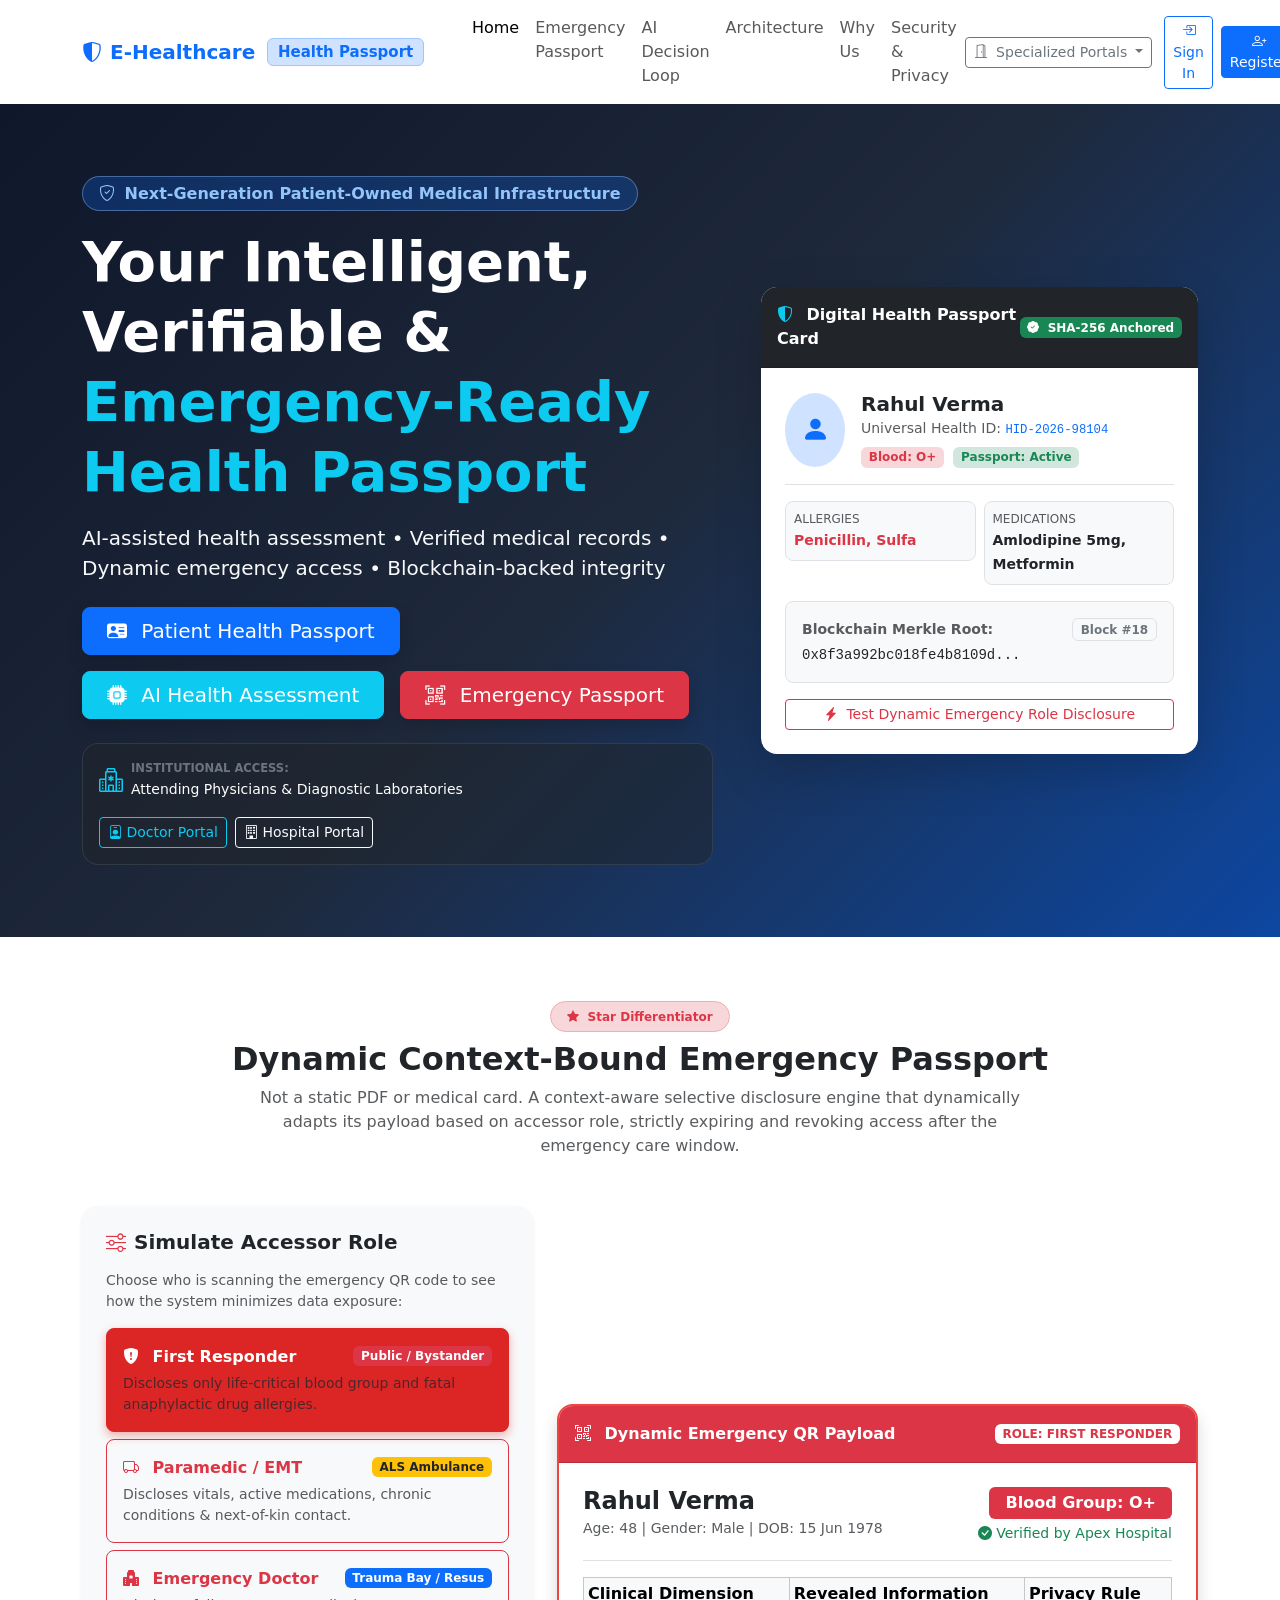
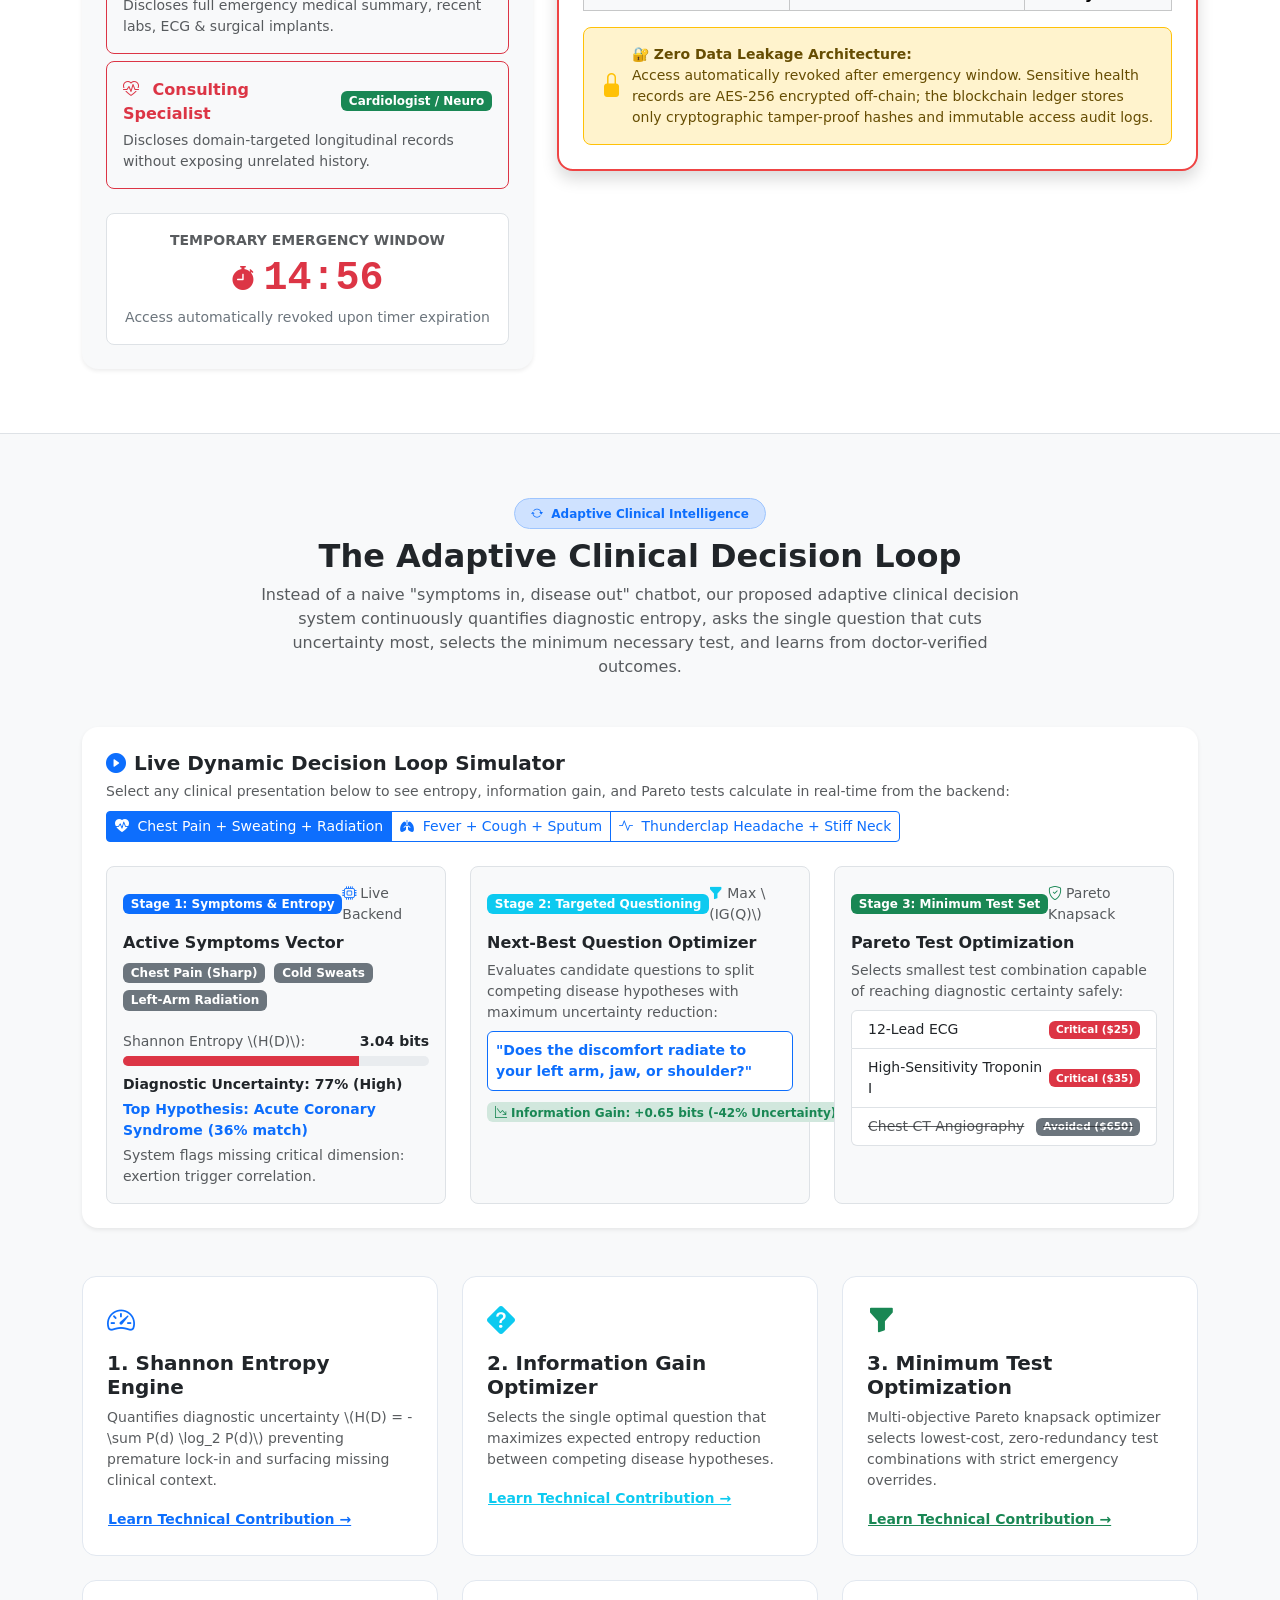
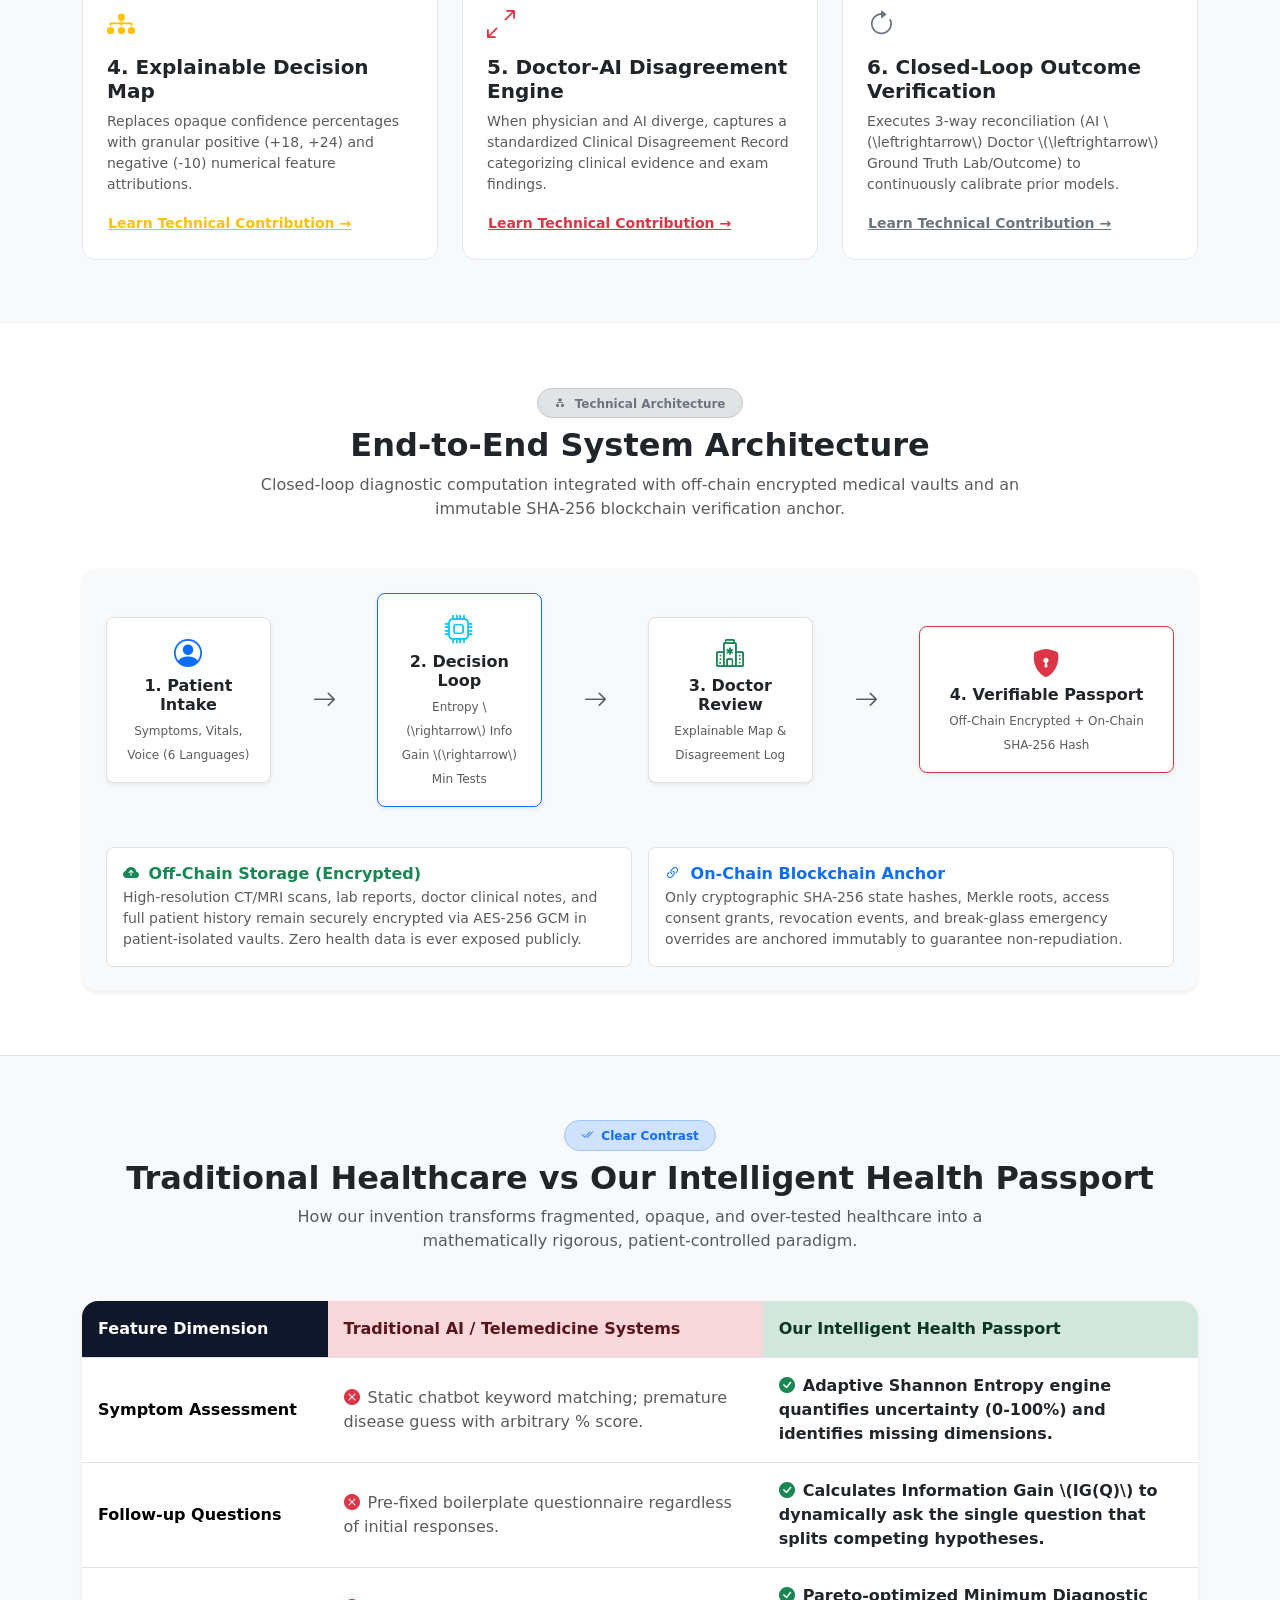
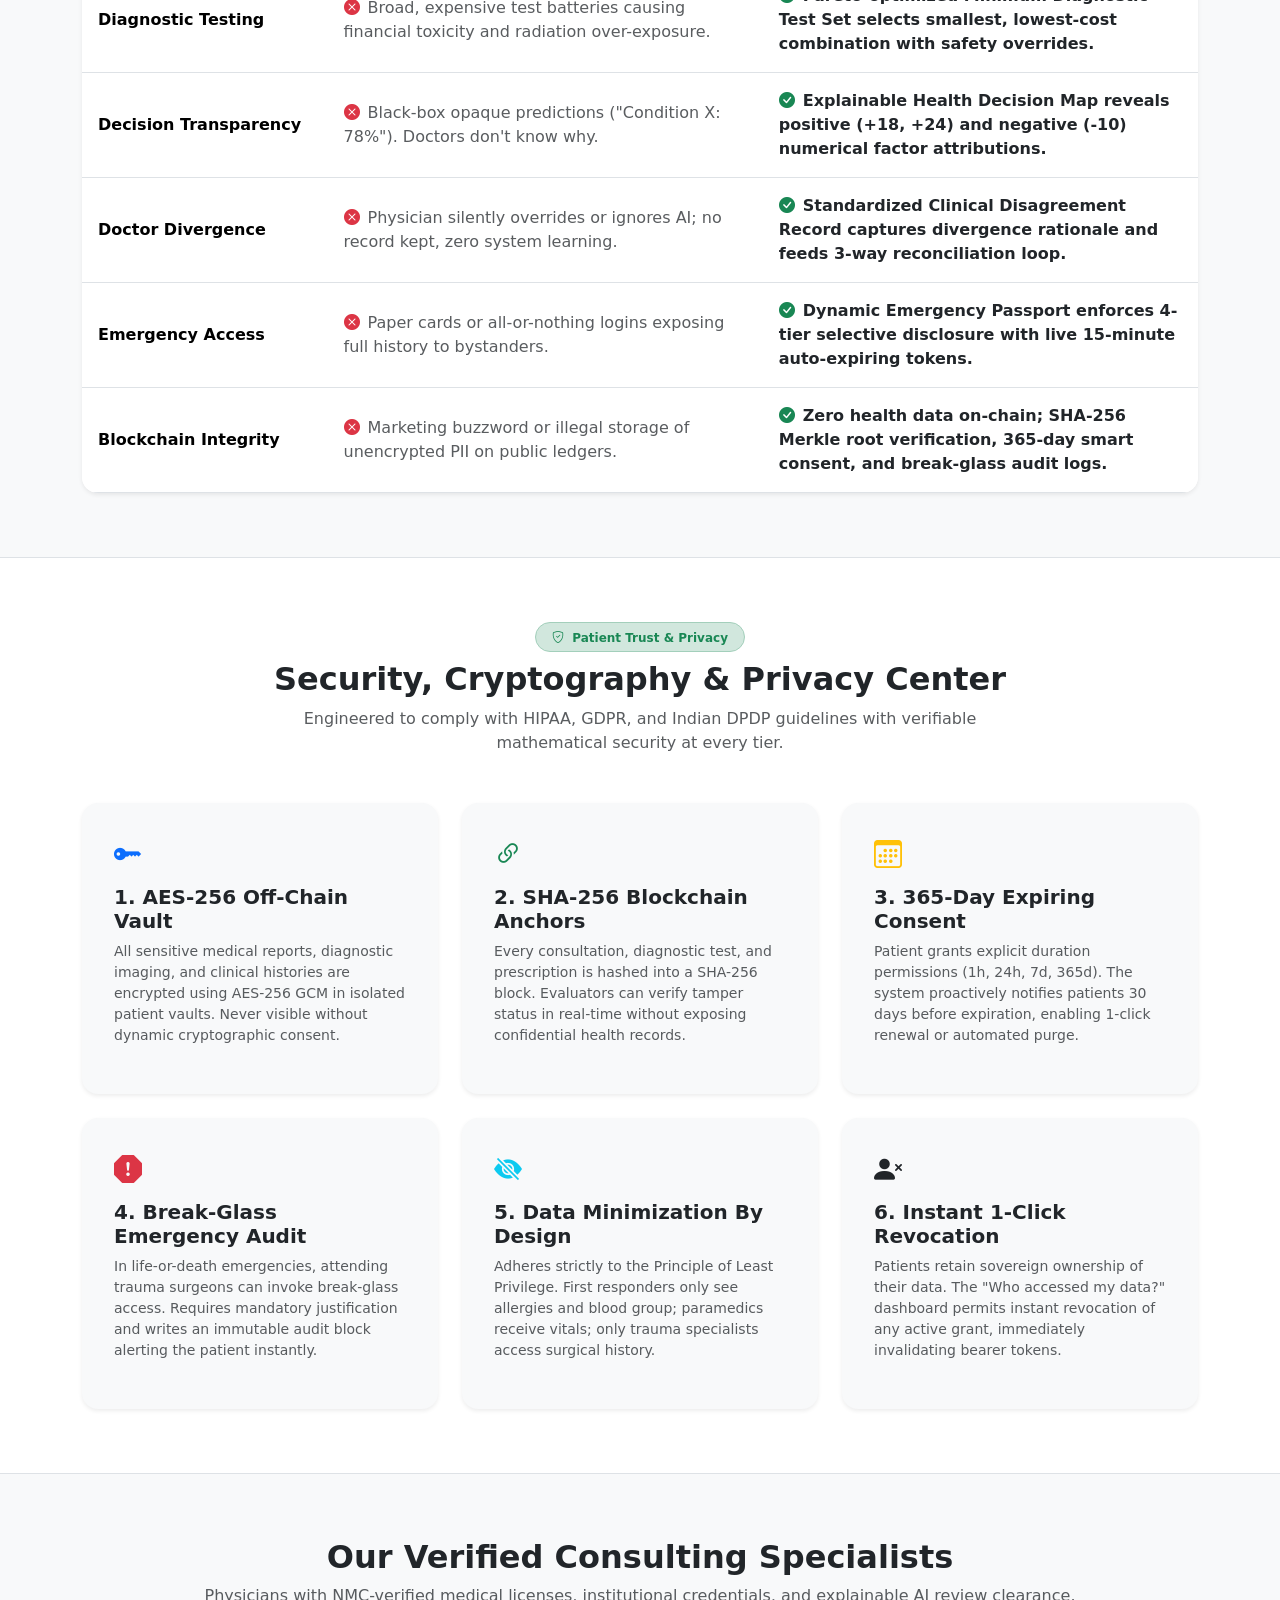
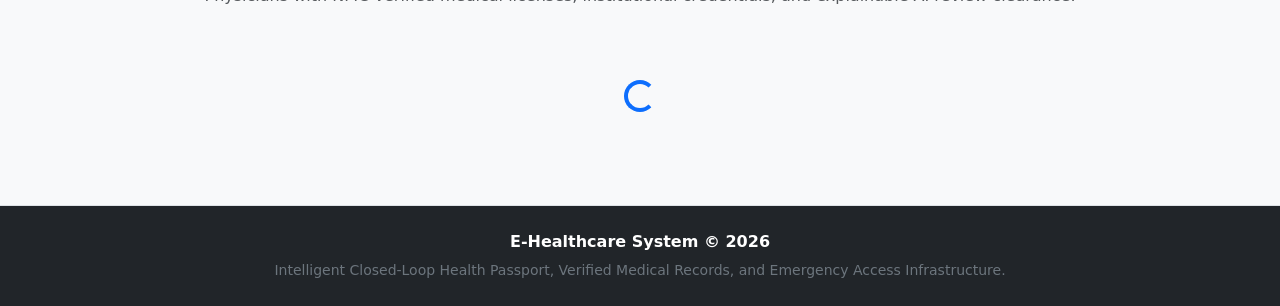
==== commit 4c34d060: "feat(profile): dynamically synchronize actual patient profile name and data everywhere, removing har" ====
--- a/frontend/index.html
+++ b/frontend/index.html
@@ -152,10 +152,10 @@
                                     <i class="bi bi-person-fill"></i>
                                 </div>
                                 <div>
-                                    <h5 class="fw-bold mb-0">John Doe</h5>
+                                    <h5 class="fw-bold mb-0" id="previewPassportHolderName">Rahul Verma</h5>
                                     <small class="text-muted">Universal Health ID: <code class="text-primary">HID-2026-98104</code></small>
                                     <div class="mt-1">
-                                        <span class="badge bg-danger-subtle text-danger me-1">Blood: O+</span>
+                                        <span class="badge bg-danger-subtle text-danger me-1" id="previewPassportBlood">Blood: O+</span>
                                         <span class="badge bg-success-subtle text-success">Passport: Active</span>
                                     </div>
                                 </div>
@@ -165,13 +165,13 @@
                                 <div class="col-6">
                                     <div class="p-2 border rounded-3 bg-light">
                                         <small class="text-muted d-block" style="font-size: 0.75rem;">ALLERGIES</small>
-                                        <strong class="text-danger small">Penicillin, Sulfa</strong>
+                                        <strong class="text-danger small" id="previewPassportAllergies">Penicillin, Sulfa</strong>
                                     </div>
                                 </div>
                                 <div class="col-6">
                                     <div class="p-2 border rounded-3 bg-light">
                                         <small class="text-muted d-block" style="font-size: 0.75rem;">MEDICATIONS</small>
-                                        <strong class="text-dark small">Metformin, Lisinopril</strong>
+                                        <strong class="text-dark small" id="previewPassportMeds">Amlodipine 5mg, Metformin</strong>
                                     </div>
                                 </div>
                             </div>
@@ -273,11 +273,11 @@
                             <!-- Patient Baseline Header -->
                             <div class="d-flex justify-content-between align-items-start border-bottom pb-3 mb-3">
                                 <div>
-                                    <h4 class="fw-bold mb-0">John Doe</h4>
-                                    <span class="text-muted small">Age: 35 | Gender: Male | DOB: 14 May 1991</span>
+                                    <h4 class="fw-bold mb-0" id="previewEmergencyHolderName">Rahul Verma</h4>
+                                    <span class="text-muted small" id="previewEmergencyHolderMeta">Age: 48 | Gender: Male | DOB: 15 Jun 1978</span>
                                 </div>
                                 <div class="text-end">
-                                    <span class="badge bg-danger fs-6 px-3 py-2">Blood Group: O+</span>
+                                    <span class="badge bg-danger fs-6 px-3 py-2" id="previewEmergencyBlood">Blood Group: O+</span>
                                     <small class="d-block text-success mt-1"><i class="bi bi-check-circle-fill"></i> Verified by Apex Hospital</small>
                                 </div>
                             </div>
@@ -1234,6 +1234,38 @@
             }
         }
 
+        function hydrateIndexProfileData() {
+            let savedProf = null;
+            try {
+                const cached = localStorage.getItem('ehealth_saved_profile');
+                if (cached) savedProf = JSON.parse(cached);
+            } catch (_) {}
+            const user = API.getUser() || {};
+            const name = savedProf?.full_name || user?.full_name || 'Rahul Verma';
+            const blood = savedProf?.blood_group || user?.blood_group || 'O+';
+            const allergies = savedProf?.drug_allergies || 'Penicillin, Sulfa';
+            const meds = savedProf?.current_medications || 'Amlodipine 5mg, Metformin';
+            const age = savedProf?.age || user?.age || 48;
+            const gender = savedProf?.gender || user?.gender || 'Male';
+            const dob = savedProf?.date_of_birth || user?.date_of_birth || '15 Jun 1978';
+
+            const pNameEl = document.getElementById('previewPassportHolderName');
+            if (pNameEl) pNameEl.textContent = name;
+            const pBloodEl = document.getElementById('previewPassportBlood');
+            if (pBloodEl) pBloodEl.textContent = `Blood: ${blood}`;
+            const pAllergiesEl = document.getElementById('previewPassportAllergies');
+            if (pAllergiesEl) pAllergiesEl.textContent = allergies;
+            const pMedsEl = document.getElementById('previewPassportMeds');
+            if (pMedsEl) pMedsEl.textContent = meds;
+
+            const eNameEl = document.getElementById('previewEmergencyHolderName');
+            if (eNameEl) eNameEl.textContent = name;
+            const eMetaEl = document.getElementById('previewEmergencyHolderMeta');
+            if (eMetaEl) eMetaEl.textContent = `Age: ${age} | Gender: ${gender} | DOB: ${dob}`;
+            const eBloodEl = document.getElementById('previewEmergencyBlood');
+            if (eBloodEl) eBloodEl.textContent = `Blood Group: ${blood}`;
+        }
+
         // Initialize page
         window.addEventListener('DOMContentLoaded', () => {
             const user = API.getUser();
@@ -1245,6 +1277,7 @@
                     <button onclick="API.logout()" class="btn btn-outline-secondary btn-sm"><i class="bi bi-box-arrow-right"></i> Logout</button>
                 `;
             }
+            hydrateIndexProfileData();
             setEmergencyRole('first');
             loadDoctors();
         });
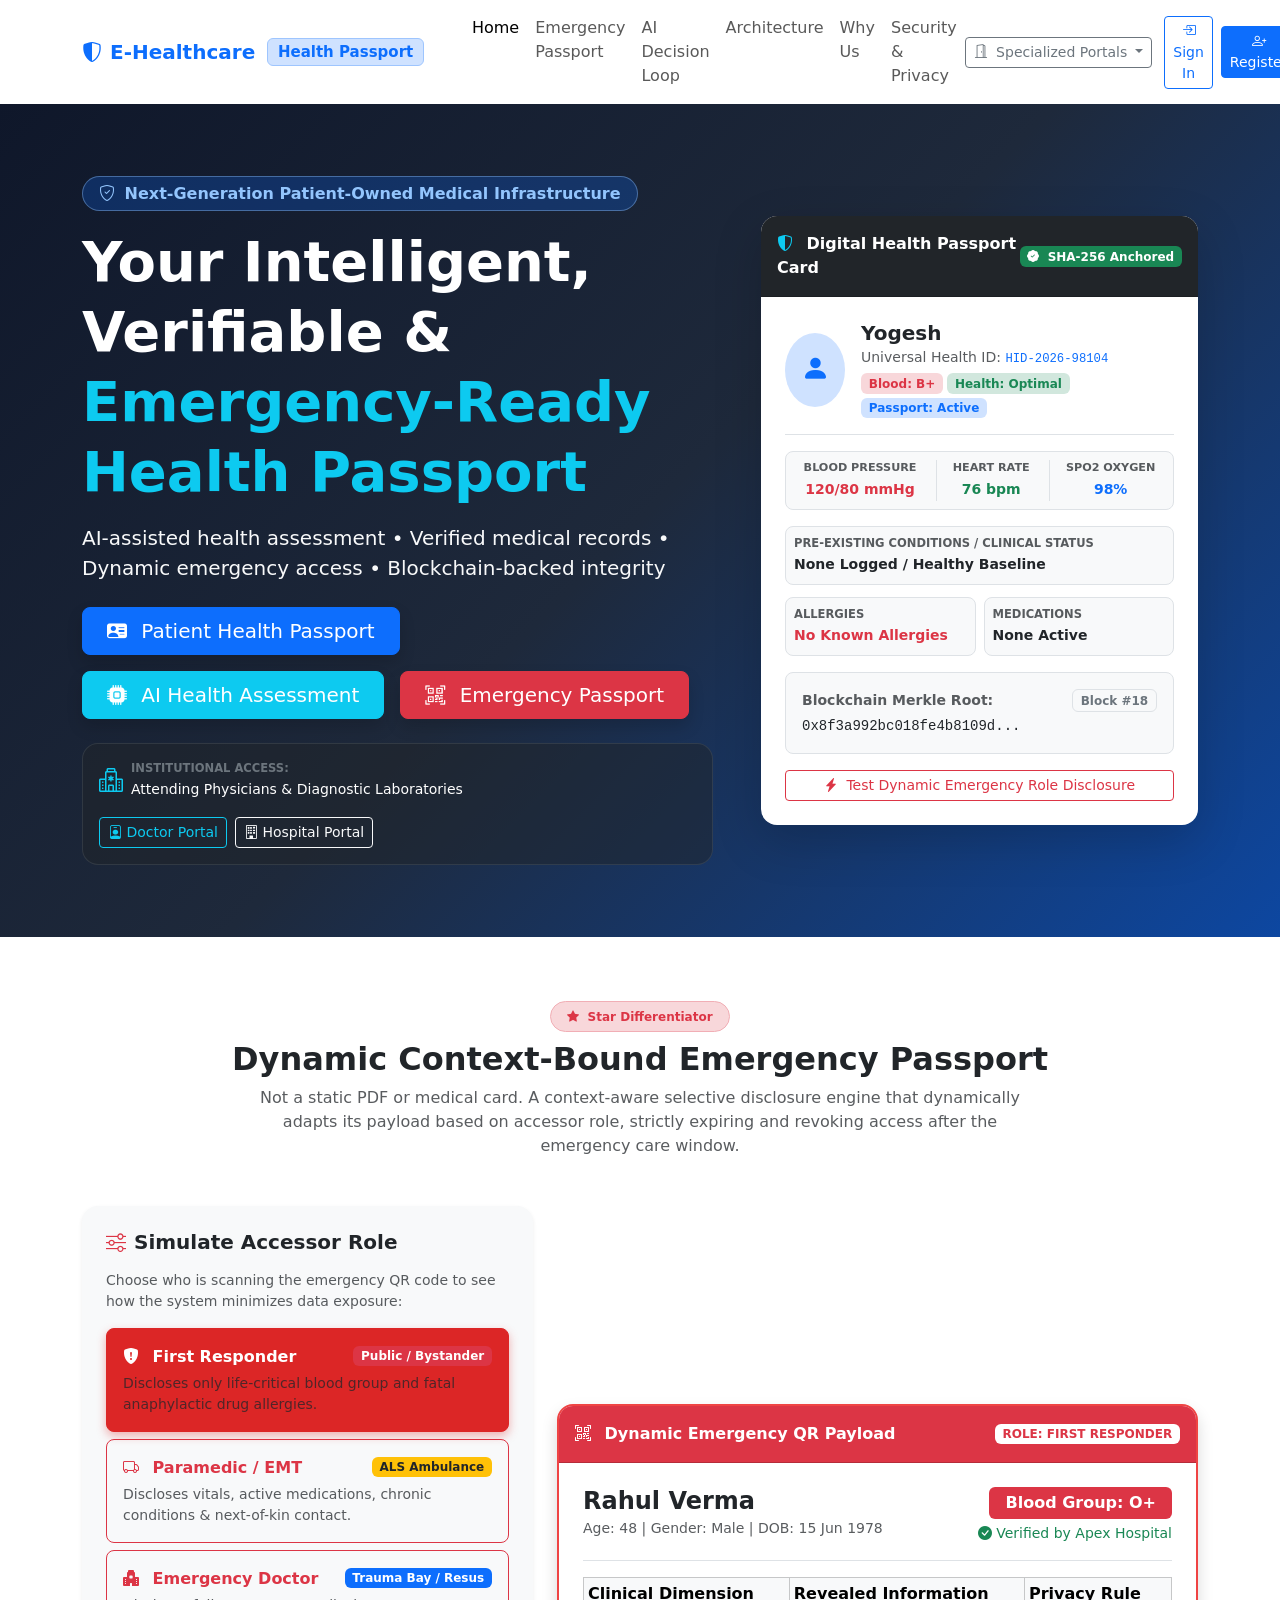
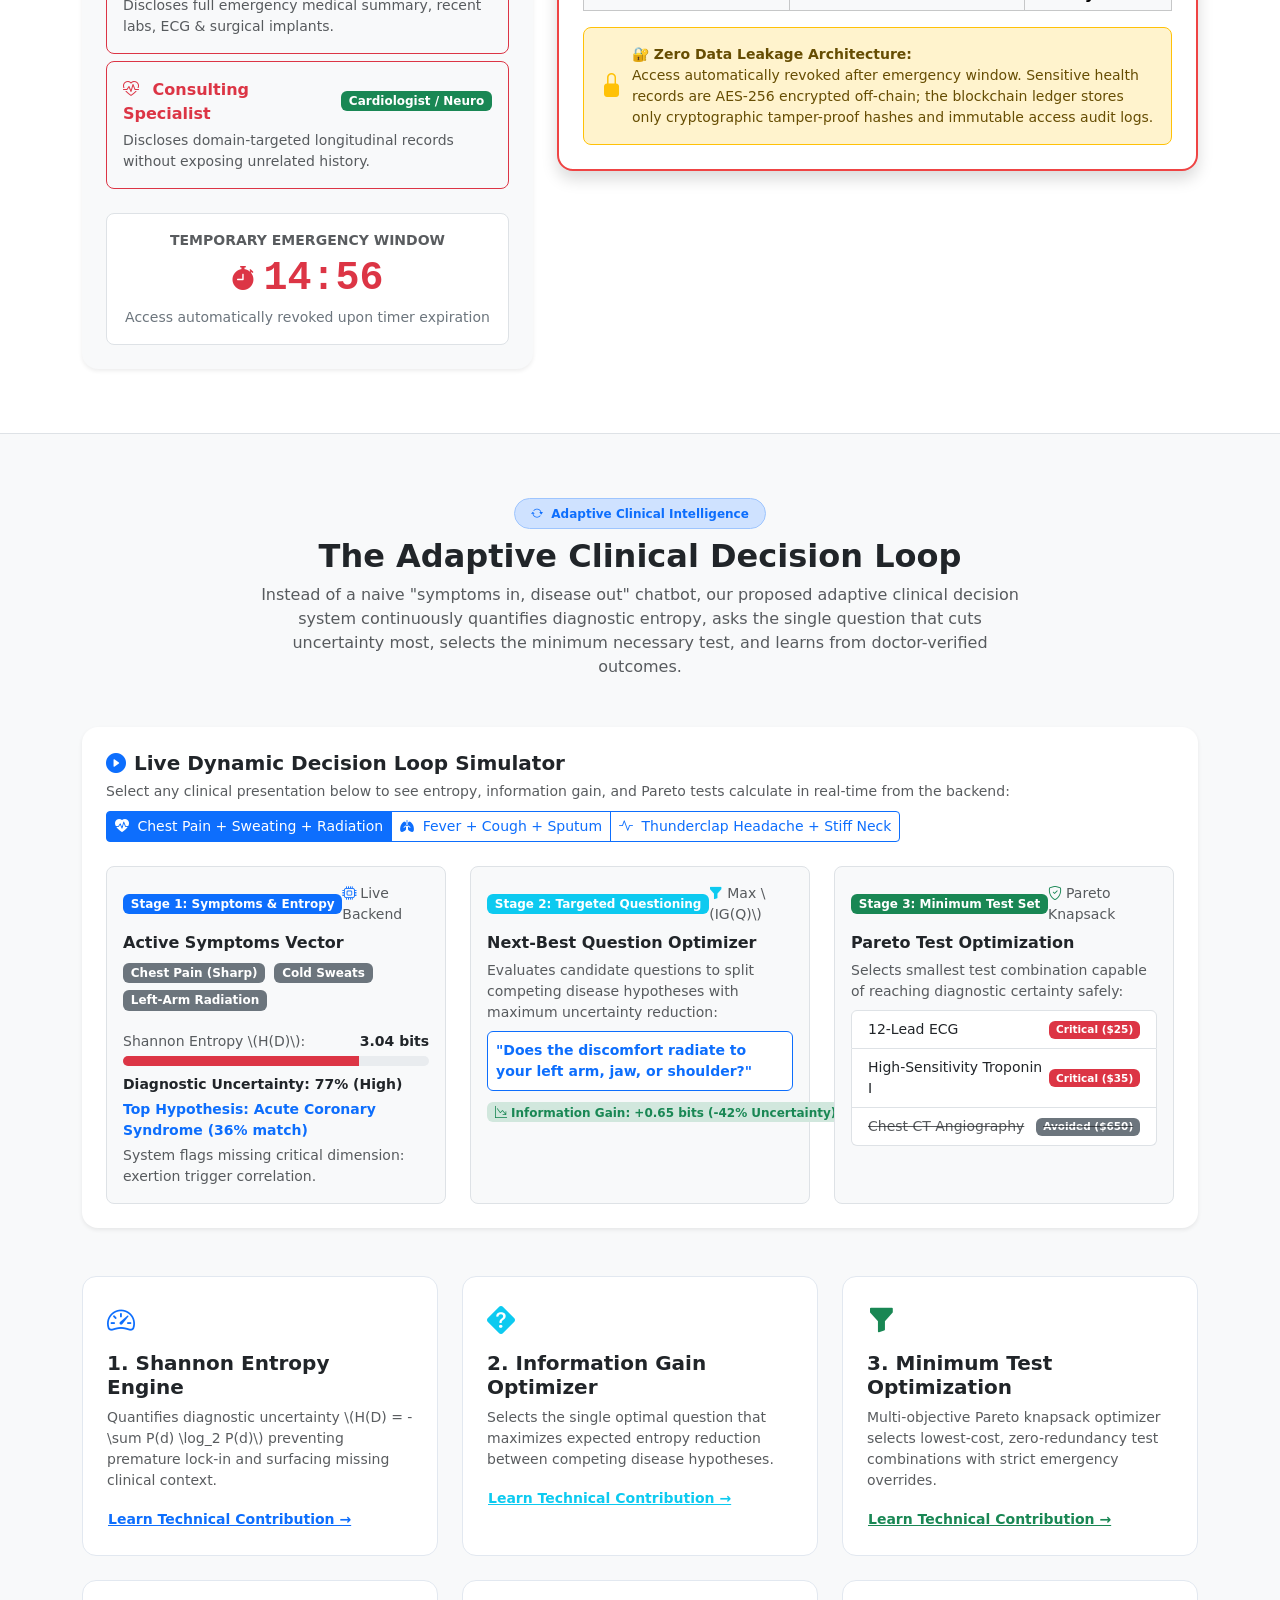
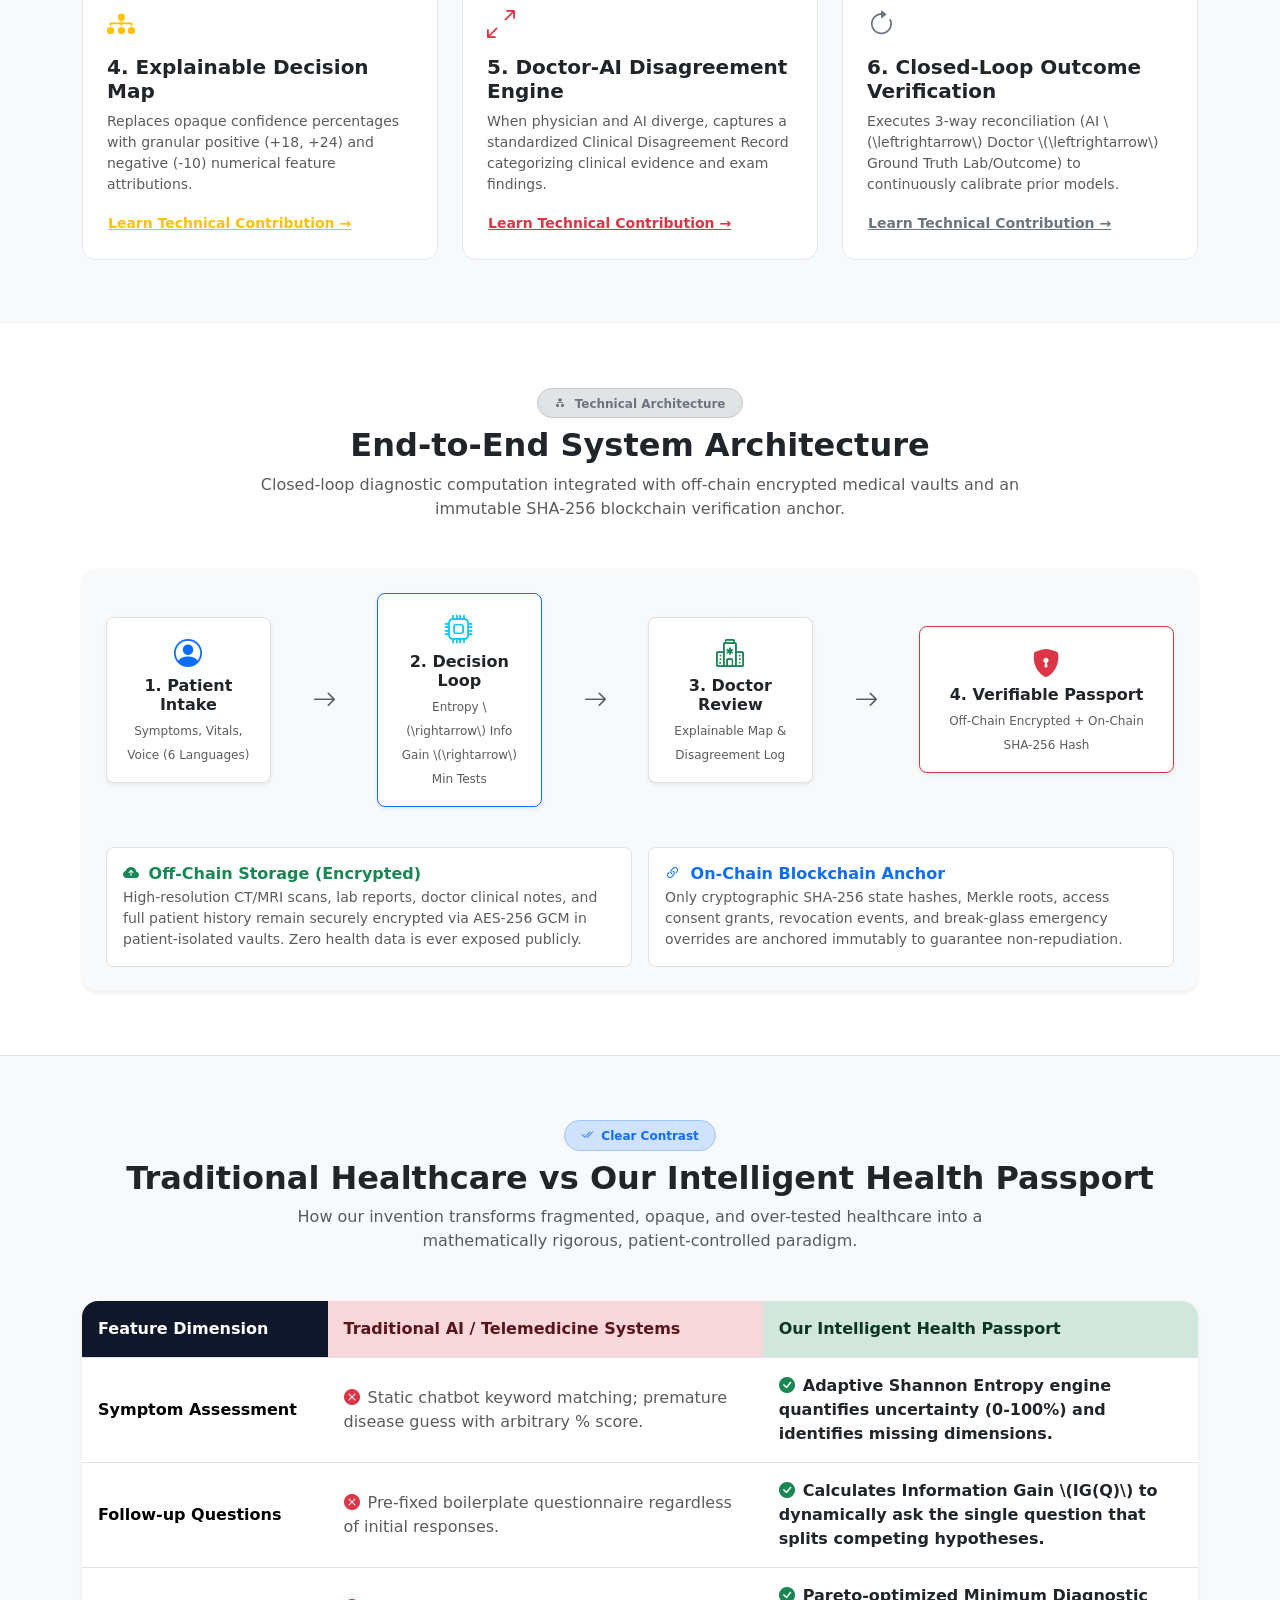
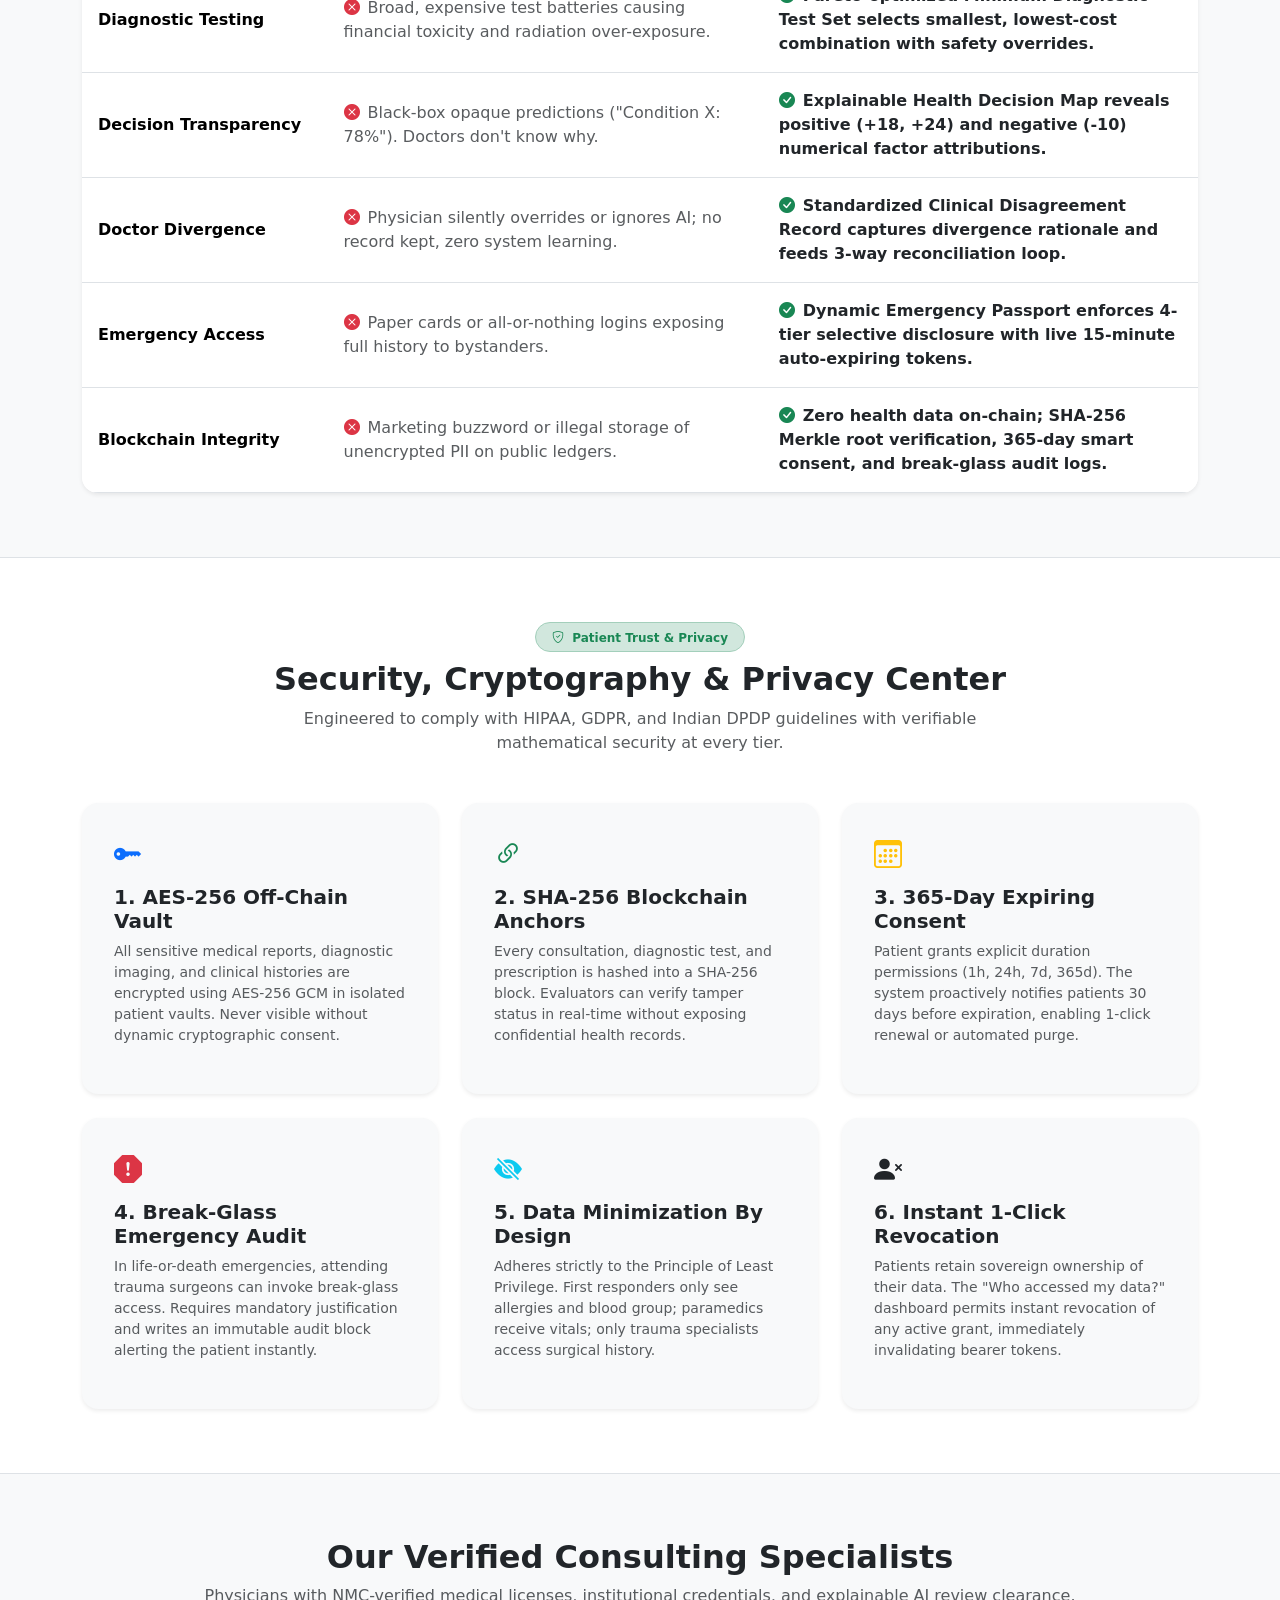
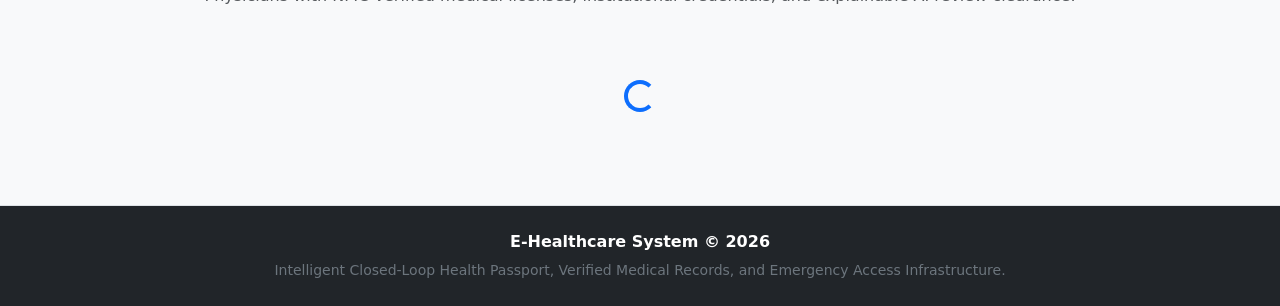
==== commit c80d853b: "feat(passport): bind live vitals, pre-existing conditions, and actual user health data to Digital He" ====
--- a/frontend/index.html
+++ b/frontend/index.html
@@ -152,26 +152,49 @@
                                     <i class="bi bi-person-fill"></i>
                                 </div>
                                 <div>
-                                    <h5 class="fw-bold mb-0" id="previewPassportHolderName">Rahul Verma</h5>
+                                    <h5 class="fw-bold mb-0 text-dark" id="previewPassportHolderName">Yogesh</h5>
                                     <small class="text-muted">Universal Health ID: <code class="text-primary">HID-2026-98104</code></small>
-                                    <div class="mt-1">
-                                        <span class="badge bg-danger-subtle text-danger me-1" id="previewPassportBlood">Blood: O+</span>
-                                        <span class="badge bg-success-subtle text-success">Passport: Active</span>
+                                    <div class="mt-1 d-flex gap-1 flex-wrap">
+                                        <span class="badge bg-danger-subtle text-danger" id="previewPassportBlood">Blood: B+</span>
+                                        <span class="badge bg-success-subtle text-success" id="previewPassportStatus">Health: Optimal</span>
+                                        <span class="badge bg-primary-subtle text-primary">Passport: Active</span>
                                     </div>
                                 </div>
                             </div>
                             
+                            <!-- Real-time Health Telemetry -->
+                            <div class="p-2 mb-3 bg-light rounded-3 border d-flex justify-content-around text-center">
+                                <div>
+                                    <small class="text-muted d-block" style="font-size: 0.7rem; font-weight: 700;">BLOOD PRESSURE</small>
+                                    <strong class="text-danger small" id="previewPassportBp">120/80 mmHg</strong>
+                                </div>
+                                <div class="border-start ps-3">
+                                    <small class="text-muted d-block" style="font-size: 0.7rem; font-weight: 700;">HEART RATE</small>
+                                    <strong class="text-success small" id="previewPassportHr">76 bpm</strong>
+                                </div>
+                                <div class="border-start ps-3">
+                                    <small class="text-muted d-block" style="font-size: 0.7rem; font-weight: 700;">SPO2 OXYGEN</small>
+                                    <strong class="text-primary small" id="previewPassportSpo2">98%</strong>
+                                </div>
+                            </div>
+
                             <div class="row g-2 mb-3">
+                                <div class="col-12 mb-1">
+                                    <div class="p-2 border rounded-3 bg-light">
+                                        <small class="text-muted d-block" style="font-size: 0.72rem; font-weight: 700;">PRE-EXISTING CONDITIONS / CLINICAL STATUS</small>
+                                        <strong class="text-dark small" id="previewPassportConditions">None Logged / Healthy Baseline</strong>
+                                    </div>
+                                </div>
                                 <div class="col-6">
-                                    <div class="p-2 border rounded-3 bg-light">
-                                        <small class="text-muted d-block" style="font-size: 0.75rem;">ALLERGIES</small>
-                                        <strong class="text-danger small" id="previewPassportAllergies">Penicillin, Sulfa</strong>
+                                    <div class="p-2 border rounded-3 bg-light h-100">
+                                        <small class="text-muted d-block" style="font-size: 0.72rem; font-weight: 700;">ALLERGIES</small>
+                                        <strong class="text-danger small" id="previewPassportAllergies">No Known Allergies</strong>
                                     </div>
                                 </div>
                                 <div class="col-6">
-                                    <div class="p-2 border rounded-3 bg-light">
-                                        <small class="text-muted d-block" style="font-size: 0.75rem;">MEDICATIONS</small>
-                                        <strong class="text-dark small" id="previewPassportMeds">Amlodipine 5mg, Metformin</strong>
+                                    <div class="p-2 border rounded-3 bg-light h-100">
+                                        <small class="text-muted d-block" style="font-size: 0.72rem; font-weight: 700;">MEDICATIONS</small>
+                                        <strong class="text-dark small" id="previewPassportMeds">None Active</strong>
                                     </div>
                                 </div>
                             </div>
@@ -1234,20 +1257,45 @@
             }
         }
 
-        function hydrateIndexProfileData() {
+        async function hydrateIndexProfileData() {
             let savedProf = null;
             try {
                 const cached = localStorage.getItem('ehealth_saved_profile');
                 if (cached) savedProf = JSON.parse(cached);
             } catch (_) {}
-            const user = API.getUser() || {};
-            const name = savedProf?.full_name || user?.full_name || 'Rahul Verma';
-            const blood = savedProf?.blood_group || user?.blood_group || 'O+';
-            const allergies = savedProf?.drug_allergies || 'Penicillin, Sulfa';
-            const meds = savedProf?.current_medications || 'Amlodipine 5mg, Metformin';
-            const age = savedProf?.age || user?.age || 48;
+
+            let vitals = null;
+            try {
+                const vitalsCached = localStorage.getItem('ehealth_latest_vitals');
+                if (vitalsCached) vitals = JSON.parse(vitalsCached);
+            } catch (_) {}
+
+            let user = API.getUser() || {};
+            try {
+                if (API.getToken()) {
+                    const freshUser = await API.get('/api/profile');
+                    if (freshUser) user = freshUser;
+                }
+            } catch (_) {}
+
+            const name = savedProf?.full_name || user?.full_name || 'Yogesh';
+            const blood = savedProf?.blood_group || user?.blood_group || 'B+';
+            const rawAllergies = (savedProf?.drug_allergies !== undefined ? savedProf?.drug_allergies : user?.drug_allergies);
+            const allergies = (rawAllergies && rawAllergies.trim() && rawAllergies !== 'None') ? rawAllergies : 'No Known Drug Allergies';
+            
+            const rawMeds = (savedProf?.current_medications !== undefined ? savedProf?.current_medications : user?.current_medications);
+            const meds = (rawMeds && rawMeds.trim() && rawMeds !== 'None') ? rawMeds : 'No Active Medications';
+
+            const rawConditions = (savedProf?.pre_existing_conditions !== undefined ? savedProf?.pre_existing_conditions : user?.pre_existing_conditions);
+            const conditions = (rawConditions && rawConditions.trim() && rawConditions !== 'None') ? rawConditions : 'Optimal Baseline (No Chronic Illness)';
+
+            const age = savedProf?.age || user?.age || 24;
             const gender = savedProf?.gender || user?.gender || 'Male';
-            const dob = savedProf?.date_of_birth || user?.date_of_birth || '15 Jun 1978';
+            const dob = savedProf?.date_of_birth || user?.date_of_birth || '14 May 2002';
+
+            const bp = vitals?.bp || '120/80 mmHg';
+            const hr = vitals?.hr ? `${vitals.hr} bpm` : '76 bpm';
+            const spo2 = vitals?.spo2 ? `${vitals.spo2}%` : '98%';
 
             const pNameEl = document.getElementById('previewPassportHolderName');
             if (pNameEl) pNameEl.textContent = name;
@@ -1257,6 +1305,14 @@
             if (pAllergiesEl) pAllergiesEl.textContent = allergies;
             const pMedsEl = document.getElementById('previewPassportMeds');
             if (pMedsEl) pMedsEl.textContent = meds;
+            const pCondEl = document.getElementById('previewPassportConditions');
+            if (pCondEl) pCondEl.textContent = conditions;
+            const pBpEl = document.getElementById('previewPassportBp');
+            if (pBpEl) pBpEl.textContent = bp;
+            const pHrEl = document.getElementById('previewPassportHr');
+            if (pHrEl) pHrEl.textContent = hr;
+            const pSpo2El = document.getElementById('previewPassportSpo2');
+            if (pSpo2El) pSpo2El.textContent = spo2;
 
             const eNameEl = document.getElementById('previewEmergencyHolderName');
             if (eNameEl) eNameEl.textContent = name;
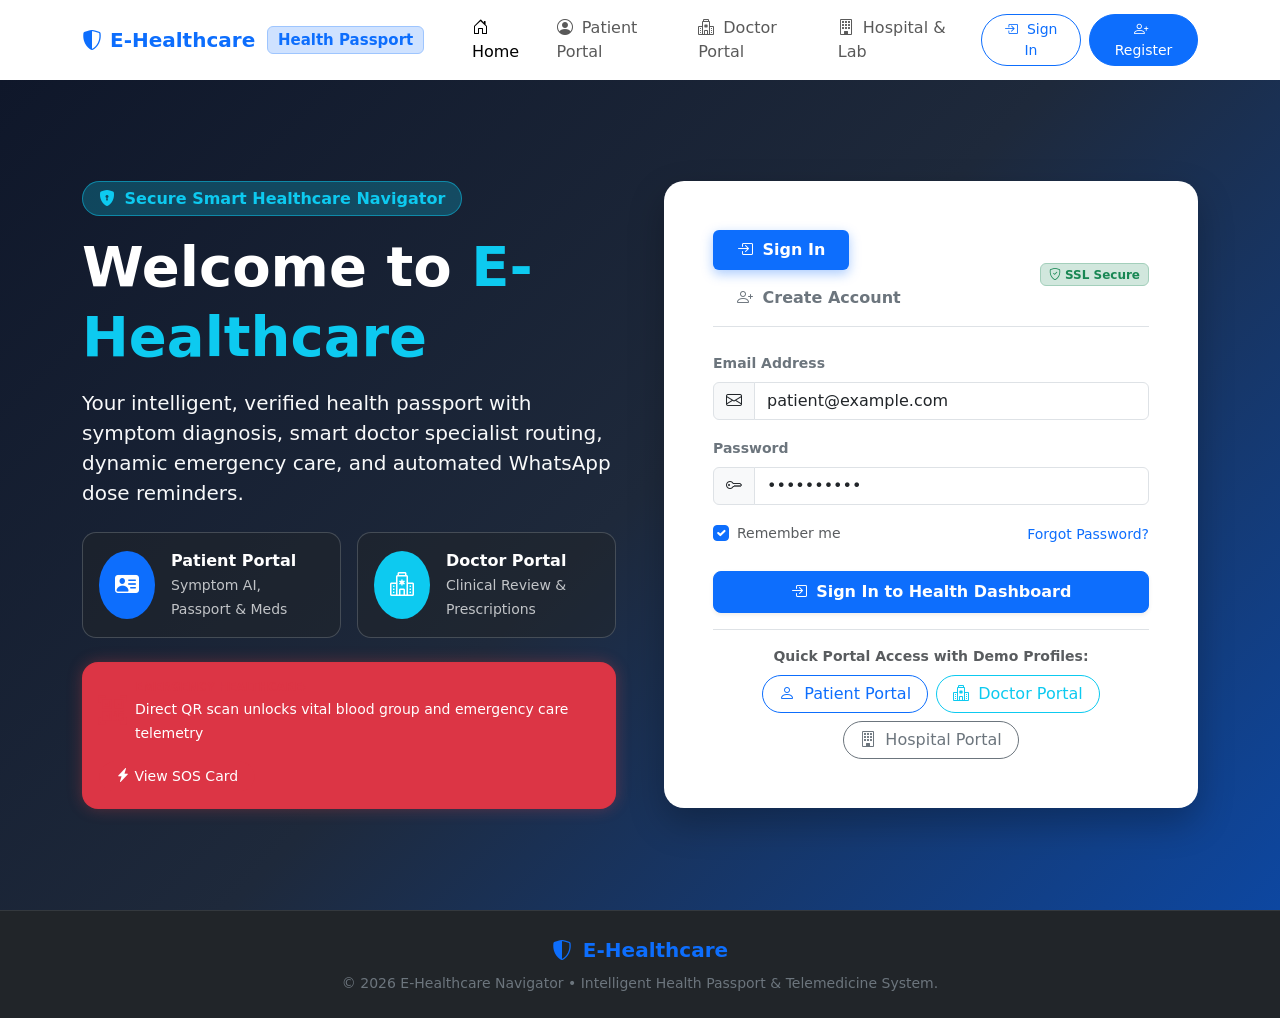
==== commit 55d732ae: "Enhance landing page with direct auth portal, remove pre-login clutter, and implement broad medical " ====
--- a/frontend/index.html
+++ b/frontend/index.html
@@ -3,7 +3,7 @@
 <head>
     <meta charset="UTF-8">
     <meta name="viewport" content="width=device-width, initial-scale=1.0">
-    <title>E-Healthcare | Your Intelligent, Verifiable & Emergency-Ready Health Passport</title>
+    <title>E-Healthcare | Intelligent, Verifiable Health Passport & Medical Portal</title>
     <!-- Bootstrap 5 CSS -->
     <link href="https://cdn.jsdelivr.net/npm/bootstrap@5.3.3/dist/css/bootstrap.min.css" rel="stylesheet">
     <!-- Bootstrap Icons -->
@@ -13,40 +13,35 @@
         .hero-banner {
             background: linear-gradient(135deg, #0f172a 0%, #1e293b 50%, #0d47a1 100%);
             color: #ffffff;
-        }
-        .hero-badge {
-            background: rgba(13, 110, 253, 0.25);
-            border: 1px solid rgba(147, 197, 253, 0.4);
-            color: #93c5fd;
-        }
-        .emergency-card-glow {
+            min-height: calc(100vh - 70px);
+        }
+        .auth-card {
+            background: #ffffff;
+            border-radius: 20px;
+            box-shadow: 0 15px 35px rgba(0, 0, 0, 0.25);
+            border: 1px solid rgba(255, 255, 255, 0.1);
+        }
+        .role-tab-btn {
+            border-radius: 12px;
+            font-weight: 600;
+            transition: all 0.2s ease;
+        }
+        .role-tab-btn.active {
+            background-color: #0d6efd !important;
+            color: #ffffff !important;
+            box-shadow: 0 4px 12px rgba(13, 110, 253, 0.35);
+        }
+        .quick-portal-btn {
+            transition: transform 0.2s ease, box-shadow 0.2s ease;
+            border-radius: 14px;
+        }
+        .quick-portal-btn:hover {
+            transform: translateY(-3px);
+            box-shadow: 0 8px 20px rgba(0,0,0,0.15);
+        }
+        .emergency-pill-glow {
             border: 2px solid #ef4444;
-            box-shadow: 0 0 25px rgba(239, 68, 68, 0.25);
-        }
-        .passport-chip {
-            border-left: 4px solid #0d6efd;
-            background: #f8fafc;
-        }
-        .comparison-table th {
-            background-color: #0f172a;
-            color: #ffffff;
-        }
-        .arch-step-box {
-            transition: transform 0.2s ease, box-shadow 0.2s ease;
-            background: #ffffff;
-            border: 1px solid #e2e8f0;
-            border-radius: 14px;
-        }
-        .arch-step-box:hover {
-            transform: translateY(-4px);
-            box-shadow: 0 10px 20px rgba(0,0,0,0.08);
-            border-color: #3b82f6;
-        }
-        .role-pill-btn.active {
-            background-color: #dc2626 !important;
-            color: #ffffff !important;
-            border-color: #dc2626 !important;
-            box-shadow: 0 4px 10px rgba(220, 38, 38, 0.35);
+            box-shadow: 0 0 15px rgba(239, 68, 68, 0.3);
         }
     </style>
 </head>
@@ -65,1066 +60,367 @@
             </button>
             <div class="collapse navbar-collapse" id="navMenu">
                 <ul class="navbar-nav me-auto mb-2 mb-lg-0 ms-lg-4">
-                    <li class="nav-item"><a class="nav-link active" href="/">Home</a></li>
-                    <li class="nav-item"><a class="nav-link" href="#emergency-star">Emergency Passport</a></li>
-                    <li class="nav-item"><a class="nav-link" href="#decision-loop">AI Decision Loop</a></li>
-                    <li class="nav-item"><a class="nav-link" href="#architecture">Architecture</a></li>
-                    <li class="nav-item"><a class="nav-link" href="#comparison">Why Us</a></li>
-                    <li class="nav-item"><a class="nav-link" href="#security">Security & Privacy</a></li>
+                    <li class="nav-item"><a class="nav-link active" href="/"><i class="bi bi-house-door me-1"></i> Home</a></li>
+                    <li class="nav-item"><a class="nav-link" href="/patient"><i class="bi bi-person-circle me-1"></i> Patient Portal</a></li>
+                    <li class="nav-item"><a class="nav-link" href="/doctor"><i class="bi bi-hospital me-1"></i> Doctor Portal</a></li>
+                    <li class="nav-item"><a class="nav-link" href="/hospital"><i class="bi bi-building me-1"></i> Hospital & Lab</a></li>
                 </ul>
                 <div class="d-flex align-items-center gap-2" id="navAuthArea">
-                    <div class="dropdown me-1">
-                        <button class="btn btn-outline-secondary dropdown-toggle btn-sm" type="button" data-bs-toggle="dropdown">
-                            <i class="bi bi-door-open me-1"></i> Specialized Portals
-                        </button>
-                        <ul class="dropdown-menu dropdown-menu-end shadow-sm">
-                            <li><a class="dropdown-item" href="/doctor"><i class="bi bi-hospital text-primary me-2"></i> Doctor Clinical Portal</a></li>
-                            <li><a class="dropdown-item" href="/hospital"><i class="bi bi-building text-info me-2"></i> Hospital & Lab Portal</a></li>
-                            <li><hr class="dropdown-divider"></li>
-                            <li><a class="dropdown-item" href="/patient"><i class="bi bi-person-circle text-success me-2"></i> Patient Portal</a></li>
-                        </ul>
-                    </div>
-                    <button class="btn btn-outline-primary btn-sm" data-bs-toggle="modal" data-bs-target="#authModal" onclick="openAuthTab('login')">
-                        <i class="bi bi-box-arrow-in-right"></i> Sign In
+                    <button class="btn btn-outline-primary btn-sm rounded-pill px-3" onclick="switchToAuthMode('login')">
+                        <i class="bi bi-box-arrow-in-right me-1"></i> Sign In
                     </button>
-                    <button class="btn btn-primary btn-sm" data-bs-toggle="modal" data-bs-target="#authModal" onclick="openAuthTab('register')">
-                        <i class="bi bi-person-plus"></i> Register
+                    <button class="btn btn-primary btn-sm rounded-pill px-3" onclick="switchToAuthMode('register')">
+                        <i class="bi bi-person-plus me-1"></i> Register
                     </button>
                 </div>
             </div>
         </div>
     </nav>
 
-    <!-- HERO SECTION (Item 1: Restructured Hierarchy) -->
-    <section class="hero-banner py-5">
-        <div class="container py-4">
+    <!-- DIRECT FIRST-VIEW AUTHENTICATION & PORTAL HUB (Hero Section) -->
+    <section class="hero-banner d-flex align-items-center py-5">
+        <div class="container py-3">
             <div class="row align-items-center g-5">
-                <div class="col-lg-7">
-                    <span class="badge hero-badge px-3 py-2 rounded-pill mb-3 fs-6">
-                        <i class="bi bi-shield-check me-1"></i> Next-Generation Patient-Owned Medical Infrastructure
+                
+                <!-- Left: Portal Introduction & Instant Routing -->
+                <div class="col-lg-6 text-white">
+                    <span class="badge bg-info bg-opacity-25 text-info border border-info border-opacity-50 px-3 py-2 rounded-pill mb-3 fs-6">
+                        <i class="bi bi-shield-lock-fill me-1"></i> Secure Smart Healthcare Navigator
                     </span>
                     <h1 class="display-4 fw-bold lh-sm mb-3">
-                        Your Intelligent, Verifiable & <span class="text-info">Emergency-Ready Health Passport</span>
+                        Welcome to <span class="text-info">E-Healthcare</span>
                     </h1>
                     <p class="lead text-light opacity-90 mb-4 fs-5">
-                        AI-assisted health assessment • Verified medical records • Dynamic emergency access • Blockchain-backed integrity
+                        Your intelligent, verified health passport with symptom diagnosis, smart doctor specialist routing, dynamic emergency care, and automated WhatsApp dose reminders.
                     </p>
 
-                    <!-- 3 Primary Action Buttons -->
-                    <div class="d-flex flex-wrap gap-3 mb-4">
-                        <button class="btn btn-primary btn-lg px-4 shadow" onclick="navigateToPortal('patient')">
-                            <i class="bi bi-person-vcard-fill me-2"></i> Patient Health Passport
-                        </button>
-                        <button class="btn btn-info text-white btn-lg px-4 shadow" onclick="scrollToId('decision-loop')">
-                            <i class="bi bi-cpu-fill me-2"></i> AI Health Assessment
-                        </button>
-                        <button class="btn btn-danger btn-lg px-4 shadow" onclick="scrollToId('emergency-star')">
-                            <i class="bi bi-qr-code-scan me-2"></i> Emergency Passport
-                        </button>
+                    <!-- Direct Fast-Access Portal Tiles -->
+                    <div class="row g-3 mb-4">
+                        <div class="col-sm-6">
+                            <a href="/patient" class="card p-3 text-decoration-none bg-dark bg-opacity-50 border border-secondary border-opacity-50 text-white quick-portal-btn h-100">
+                                <div class="d-flex align-items-center gap-3">
+                                    <div class="rounded-circle bg-primary p-3 text-white">
+                                        <i class="bi bi-person-vcard-fill fs-4"></i>
+                                    </div>
+                                    <div>
+                                        <strong class="d-block text-white">Patient Portal</strong>
+                                        <small class="text-light opacity-75">Symptom AI, Passport & Meds</small>
+                                    </div>
+                                </div>
+                            </a>
+                        </div>
+                        <div class="col-sm-6">
+                            <a href="/doctor" class="card p-3 text-decoration-none bg-dark bg-opacity-50 border border-secondary border-opacity-50 text-white quick-portal-btn h-100">
+                                <div class="d-flex align-items-center gap-3">
+                                    <div class="rounded-circle bg-info p-3 text-white">
+                                        <i class="bi bi-hospital fs-4"></i>
+                                    </div>
+                                    <div>
+                                        <strong class="d-block text-white">Doctor Portal</strong>
+                                        <small class="text-light opacity-75">Clinical Review & Prescriptions</small>
+                                    </div>
+                                </div>
+                            </a>
+                        </div>
                     </div>
 
-                    <!-- Separate Doctor & Hospital Portals Row -->
-                    <div class="p-3 rounded-4 bg-dark bg-opacity-50 border border-secondary border-opacity-25 d-flex align-items-center justify-content-between flex-wrap gap-3">
+                    <!-- Emergency SOS Badge -->
+                    <div class="p-3 rounded-4 bg-danger bg-opacity-20 border border-danger border-opacity-50 d-flex align-items-center justify-content-between flex-wrap gap-3 emergency-pill-glow">
                         <div class="d-flex align-items-center gap-2">
-                            <i class="bi bi-hospital fs-4 text-info"></i>
+                            <i class="bi bi-qr-code-scan fs-3 text-danger"></i>
                             <div>
-                                <small class="text-uppercase text-secondary fw-bold d-block" style="font-size: 0.72rem;">Institutional Access:</small>
-                                <span class="small text-white">Attending Physicians & Diagnostic Laboratories</span>
+                                <small class="text-uppercase text-danger fw-bold d-block" style="font-size: 0.72rem;">Emergency Healthcare:</small>
+                                <span class="small text-white">Direct QR scan unlocks vital blood group and emergency care telemetry</span>
                             </div>
                         </div>
-                        <div class="d-flex gap-2">
-                            <a href="/doctor" class="btn btn-sm btn-outline-info text-nowrap"><i class="bi bi-person-badge"></i> Doctor Portal</a>
-                            <a href="/hospital" class="btn btn-sm btn-outline-light text-nowrap"><i class="bi bi-building"></i> Hospital Portal</a>
-                        </div>
+                        <a href="/patient#tab-emergency" class="btn btn-sm btn-danger text-nowrap rounded-pill px-3">
+                            <i class="bi bi-lightning-charge-fill"></i> View SOS Card
+                        </a>
                     </div>
                 </div>
 
-                <!-- Right Column: Interactive Quick Card Preview -->
-                <div class="col-lg-5">
-                    <div class="card border-0 shadow-lg rounded-4 overflow-hidden bg-white text-dark">
-                        <div class="card-header bg-dark text-white p-3 d-flex align-items-center justify-content-between">
-                            <span class="fw-bold"><i class="bi bi-shield-shaded text-info me-2"></i> Digital Health Passport Card</span>
-                            <span class="badge bg-success"><i class="bi bi-patch-check-fill me-1"></i> SHA-256 Anchored</span>
-                        </div>
-                        <div class="card-body p-4">
-                            <div class="d-flex align-items-center gap-3 mb-3 pb-3 border-bottom">
-                                <div class="rounded-circle bg-primary-subtle text-primary p-3 fs-3">
-                                    <i class="bi bi-person-fill"></i>
-                                </div>
-                                <div>
-                                    <h5 class="fw-bold mb-0 text-dark" id="previewPassportHolderName">Yogesh</h5>
-                                    <small class="text-muted">Universal Health ID: <code class="text-primary">HID-2026-98104</code></small>
-                                    <div class="mt-1 d-flex gap-1 flex-wrap">
-                                        <span class="badge bg-danger-subtle text-danger" id="previewPassportBlood">Blood: B+</span>
-                                        <span class="badge bg-success-subtle text-success" id="previewPassportStatus">Health: Optimal</span>
-                                        <span class="badge bg-primary-subtle text-primary">Passport: Active</span>
-                                    </div>
+                <!-- Right: Dedicated Direct Sign In & Sign Up Interface -->
+                <div class="col-lg-6">
+                    <div class="card auth-card text-dark p-4 p-md-5">
+                        
+                        <!-- Tab Switcher: Sign In vs Register -->
+                        <div class="d-flex justify-content-between align-items-center mb-4 pb-2 border-bottom">
+                            <ul class="nav nav-pills gap-2" id="authModeTabs">
+                                <li class="nav-item">
+                                    <button class="nav-link active fw-bold px-4 py-2 role-tab-btn" id="btnAuthSignIn" onclick="switchToAuthMode('login')">
+                                        <i class="bi bi-box-arrow-in-right me-1"></i> Sign In
+                                    </button>
+                                </li>
+                                <li class="nav-item">
+                                    <button class="nav-link fw-bold px-4 py-2 role-tab-btn text-secondary" id="btnAuthRegister" onclick="switchToAuthMode('register')">
+                                        <i class="bi bi-person-plus me-1"></i> Create Account
+                                    </button>
+                                </li>
+                            </ul>
+                            <span class="badge bg-success-subtle text-success border border-success-subtle px-2 py-1">
+                                <i class="bi bi-shield-check"></i> SSL Secure
+                            </span>
+                        </div>
+
+                        <!-- 1. SIGN IN FORM -->
+                        <div id="authFormSignIn">
+                            <div class="alert alert-danger d-none py-2 small" id="loginAlert"></div>
+                            
+                            <form id="directLoginForm" onsubmit="handleDirectLogin(event)">
+                                <div class="mb-3">
+                                    <label class="form-label small fw-bold text-secondary">Email Address</label>
+                                    <div class="input-group">
+                                        <span class="input-group-text bg-light"><i class="bi bi-envelope"></i></span>
+                                        <input type="email" class="form-control" id="loginEmail" placeholder="name@example.com" value="patient@example.com" required>
+                                    </div>
+                                </div>
+                                <div class="mb-3">
+                                    <label class="form-label small fw-bold text-secondary">Password</label>
+                                    <div class="input-group">
+                                        <span class="input-group-text bg-light"><i class="bi bi-key"></i></span>
+                                        <input type="password" class="form-control" id="loginPassword" placeholder="••••••••" value="patient123" required>
+                                    </div>
+                                </div>
+
+                                <div class="d-flex justify-content-between align-items-center mb-4">
+                                    <div class="form-check">
+                                        <input type="checkbox" class="form-check-input" id="rememberMe" checked>
+                                        <label class="form-check-label small text-muted" for="rememberMe">Remember me</label>
+                                    </div>
+                                    <a href="javascript:void(0)" class="small text-decoration-none text-primary" onclick="alert('Password reset link sent to registered email.')">Forgot Password?</a>
+                                </div>
+
+                                <button type="submit" class="btn btn-primary w-100 py-2 fw-bold rounded-3 shadow-sm mb-3" id="loginSubmitBtn">
+                                    <i class="bi bi-box-arrow-in-right me-1"></i> Sign In to Health Dashboard
+                                </button>
+                            </form>
+
+                            <!-- Fast Demo Account Switcher Pills -->
+                            <div class="pt-3 border-top text-center">
+                                <small class="text-muted d-block mb-2 fw-semibold">Quick Portal Access with Demo Profiles:</small>
+                                <div class="d-flex justify-content-center gap-2 flex-wrap">
+                                    <button type="button" class="btn btn-xs btn-outline-primary rounded-pill px-3" onclick="quickFillAndLogin('patient@example.com', 'patient123')">
+                                        <i class="bi bi-person me-1"></i> Patient Portal
+                                    </button>
+                                    <button type="button" class="btn btn-xs btn-outline-info rounded-pill px-3" onclick="quickFillAndLogin('doctor@example.com', 'doctor123')">
+                                        <i class="bi bi-hospital me-1"></i> Doctor Portal
+                                    </button>
+                                    <button type="button" class="btn btn-xs btn-outline-secondary rounded-pill px-3" onclick="quickFillAndLogin('admin@example.com', 'admin123')">
+                                        <i class="bi bi-building me-1"></i> Hospital Portal
+                                    </button>
                                 </div>
                             </div>
+                        </div>
+
+                        <!-- 2. REGISTER FORM -->
+                        <div id="authFormRegister" class="d-none">
+                            <div class="alert alert-danger d-none py-2 small" id="registerAlert"></div>
                             
-                            <!-- Real-time Health Telemetry -->
-                            <div class="p-2 mb-3 bg-light rounded-3 border d-flex justify-content-around text-center">
-                                <div>
-                                    <small class="text-muted d-block" style="font-size: 0.7rem; font-weight: 700;">BLOOD PRESSURE</small>
-                                    <strong class="text-danger small" id="previewPassportBp">120/80 mmHg</strong>
-                                </div>
-                                <div class="border-start ps-3">
-                                    <small class="text-muted d-block" style="font-size: 0.7rem; font-weight: 700;">HEART RATE</small>
-                                    <strong class="text-success small" id="previewPassportHr">76 bpm</strong>
-                                </div>
-                                <div class="border-start ps-3">
-                                    <small class="text-muted d-block" style="font-size: 0.7rem; font-weight: 700;">SPO2 OXYGEN</small>
-                                    <strong class="text-primary small" id="previewPassportSpo2">98%</strong>
-                                </div>
-                            </div>
-
-                            <div class="row g-2 mb-3">
-                                <div class="col-12 mb-1">
-                                    <div class="p-2 border rounded-3 bg-light">
-                                        <small class="text-muted d-block" style="font-size: 0.72rem; font-weight: 700;">PRE-EXISTING CONDITIONS / CLINICAL STATUS</small>
-                                        <strong class="text-dark small" id="previewPassportConditions">None Logged / Healthy Baseline</strong>
-                                    </div>
-                                </div>
-                                <div class="col-6">
-                                    <div class="p-2 border rounded-3 bg-light h-100">
-                                        <small class="text-muted d-block" style="font-size: 0.72rem; font-weight: 700;">ALLERGIES</small>
-                                        <strong class="text-danger small" id="previewPassportAllergies">No Known Allergies</strong>
-                                    </div>
-                                </div>
-                                <div class="col-6">
-                                    <div class="p-2 border rounded-3 bg-light h-100">
-                                        <small class="text-muted d-block" style="font-size: 0.72rem; font-weight: 700;">MEDICATIONS</small>
-                                        <strong class="text-dark small" id="previewPassportMeds">None Active</strong>
-                                    </div>
-                                </div>
-                            </div>
-
-                            <div class="p-3 bg-light rounded-3 border mb-3">
-                                <div class="d-flex justify-content-between align-items-center mb-1">
-                                    <small class="text-muted fw-semibold">Blockchain Merkle Root:</small>
-                                    <span class="badge bg-light text-secondary border">Block #18</span>
-                                </div>
-                                <code class="small text-truncate d-block text-dark">0x8f3a992bc018fe4b8109d...</code>
-                            </div>
-
-                            <div class="d-grid gap-2">
-                                <button class="btn btn-outline-danger btn-sm" onclick="scrollToId('emergency-star')">
-                                    <i class="bi bi-lightning-charge-fill me-1"></i> Test Dynamic Emergency Role Disclosure
+                            <form id="directRegisterForm" onsubmit="handleDirectRegister(event)">
+                                <div class="row g-2 mb-2">
+                                    <div class="col-md-6">
+                                        <label class="form-label small fw-bold text-secondary">Full Name</label>
+                                        <input type="text" class="form-control" id="regName" placeholder="Your Name" required>
+                                    </div>
+                                    <div class="col-md-6">
+                                        <label class="form-label small fw-bold text-secondary">Phone (WhatsApp Reminders)</label>
+                                        <input type="tel" class="form-control" id="regPhone" placeholder="+91 9876543210" required>
+                                    </div>
+                                </div>
+                                <div class="mb-2">
+                                    <label class="form-label small fw-bold text-secondary">Email Address</label>
+                                    <input type="email" class="form-control" id="regEmail" placeholder="name@domain.com" required>
+                                </div>
+                                <div class="mb-3">
+                                    <label class="form-label small fw-bold text-secondary">Password</label>
+                                    <input type="password" class="form-control" id="regPassword" placeholder="Minimum 6 characters" required>
+                                </div>
+
+                                <div class="mb-3">
+                                    <label class="form-label small fw-bold text-secondary d-block">Account Type</label>
+                                    <div class="d-flex gap-4">
+                                        <div class="form-check">
+                                            <input class="form-check-input" type="radio" name="accountRole" id="rolePatient" value="patient" checked onchange="toggleRegDoctorFields()">
+                                            <label class="form-check-label small fw-semibold" for="rolePatient">
+                                                <i class="bi bi-person text-primary"></i> Patient
+                                            </label>
+                                        </div>
+                                        <div class="form-check">
+                                            <input class="form-check-input" type="radio" name="accountRole" id="roleDoctor" value="doctor" onchange="toggleRegDoctorFields()">
+                                            <label class="form-check-label small fw-semibold" for="roleDoctor">
+                                                <i class="bi bi-hospital text-info"></i> Medical Doctor
+                                            </label>
+                                        </div>
+                                    </div>
+                                </div>
+
+                                <div id="regDoctorFields" class="d-none p-3 bg-light rounded-3 mb-3 border">
+                                    <div class="mb-2">
+                                        <label class="form-label small fw-bold">Specialization</label>
+                                        <input type="text" class="form-control form-control-sm" id="regSpecialization" placeholder="e.g. Gastroenterologist, Pulmonologist, Cardiologist">
+                                    </div>
+                                    <div class="mb-0">
+                                        <label class="form-label small fw-bold">Medical Council License Number</label>
+                                        <input type="text" class="form-control form-control-sm" id="regLicense" placeholder="e.g. NMC-2024-9810">
+                                    </div>
+                                </div>
+
+                                <button type="submit" class="btn btn-success w-100 py-2 fw-bold rounded-3 shadow-sm" id="registerSubmitBtn">
+                                    <i class="bi bi-person-check-fill me-1"></i> Register & Create Health Passport
                                 </button>
-                            </div>
-                        </div>
+                            </form>
+                        </div>
+
                     </div>
                 </div>
+
             </div>
         </div>
     </section>
 
-    <!-- STAR FEATURE: Dynamic Emergency Passport (Item 2) -->
-    <section id="emergency-star" class="py-5 bg-white border-bottom">
-        <div class="container py-3">
-            <div class="text-center mb-5">
-                <span class="badge bg-danger-subtle text-danger border border-danger-subtle px-3 py-2 rounded-pill fw-semibold mb-2">
-                    <i class="bi bi-star-fill me-1"></i> Star Differentiator
-                </span>
-                <h2 class="fw-bold">Dynamic Context-Bound Emergency Passport</h2>
-                <p class="text-muted max-w-700 mx-auto" style="max-width: 760px;">
-                    Not a static PDF or medical card. A context-aware selective disclosure engine that dynamically adapts its payload based on accessor role, strictly expiring and revoking access after the emergency care window.
-                </p>
+    <!-- FOOTER -->
+    <footer class="bg-dark text-white py-4 border-top border-secondary border-opacity-25">
+        <div class="container text-center">
+            <div class="d-flex justify-content-center align-items-center gap-2 mb-2">
+                <span class="text-primary fw-bold fs-5"><i class="bi bi-shield-shaded me-1"></i> E-Healthcare</span>
             </div>
-
-            <div class="row g-4 align-items-center">
-                <!-- Left: Interactive Simulator Control -->
-                <div class="col-lg-5">
-                    <div class="card border-0 shadow-sm rounded-4 p-4 bg-light">
-                        <h5 class="fw-bold mb-3"><i class="bi bi-sliders text-danger me-2"></i>Simulate Accessor Role</h5>
-                        <p class="small text-muted mb-3">Choose who is scanning the emergency QR code to see how the system minimizes data exposure:</p>
-
-                        <div class="btn-group-vertical w-100 gap-2" role="group">
-                            <button type="button" class="btn btn-outline-danger text-start p-3 rounded-3 role-pill-btn active" id="roleBtn-first" onclick="setEmergencyRole('first')">
-                                <div class="d-flex justify-content-between align-items-center">
-                                    <strong><i class="bi bi-shield-fill-exclamation me-2"></i> First Responder</strong>
-                                    <span class="badge bg-danger text-white">Public / Bystander</span>
-                                </div>
-                                <small class="d-block text-muted mt-1">Discloses only life-critical blood group and fatal anaphylactic drug allergies.</small>
-                            </button>
-
-                            <button type="button" class="btn btn-outline-danger text-start p-3 rounded-3 role-pill-btn" id="roleBtn-paramedic" onclick="setEmergencyRole('paramedic')">
-                                <div class="d-flex justify-content-between align-items-center">
-                                    <strong><i class="bi bi-truck me-2"></i> Paramedic / EMT</strong>
-                                    <span class="badge bg-warning text-dark">ALS Ambulance</span>
-                                </div>
-                                <small class="d-block text-muted mt-1">Discloses vitals, active medications, chronic conditions & next-of-kin contact.</small>
-                            </button>
-
-                            <button type="button" class="btn btn-outline-danger text-start p-3 rounded-3 role-pill-btn" id="roleBtn-er" onclick="setEmergencyRole('er')">
-                                <div class="d-flex justify-content-between align-items-center">
-                                    <strong><i class="bi bi-hospital-fill me-2"></i> Emergency Doctor</strong>
-                                    <span class="badge bg-primary text-white">Trauma Bay / Resus</span>
-                                </div>
-                                <small class="d-block text-muted mt-1">Discloses full emergency medical summary, recent labs, ECG & surgical implants.</small>
-                            </button>
-
-                            <button type="button" class="btn btn-outline-danger text-start p-3 rounded-3 role-pill-btn" id="roleBtn-specialist" onclick="setEmergencyRole('specialist')">
-                                <div class="d-flex justify-content-between align-items-center">
-                                    <strong><i class="bi bi-heart-pulse me-2"></i> Consulting Specialist</strong>
-                                    <span class="badge bg-success text-white">Cardiologist / Neuro</span>
-                                </div>
-                                <small class="d-block text-muted mt-1">Discloses domain-targeted longitudinal records without exposing unrelated history.</small>
-                            </button>
-                        </div>
-
-                        <!-- Live Countdown Timer -->
-                        <div class="mt-4 p-3 bg-white rounded-3 border text-center">
-                            <small class="text-uppercase fw-bold text-muted d-block mb-1">Temporary Emergency Window</small>
-                            <div class="d-flex align-items-center justify-content-center gap-2">
-                                <i class="bi bi-stopwatch-fill text-danger fs-4"></i>
-                                <span class="display-6 fw-bold text-danger font-monospace" id="emergencyLiveCountdown">14:59</span>
-                            </div>
-                            <small class="text-secondary d-block mt-1">Access automatically revoked upon timer expiration</small>
-                        </div>
-                    </div>
-                </div>
-
-                <!-- Right: Simulated Emergency Passport Output Card -->
-                <div class="col-lg-7">
-                    <div class="card emergency-card-glow rounded-4 overflow-hidden bg-white shadow">
-                        <div class="card-header bg-danger text-white p-3 d-flex justify-content-between align-items-center">
-                            <span class="fw-bold"><i class="bi bi-qr-code-scan me-2"></i> Dynamic Emergency QR Payload</span>
-                            <span class="badge bg-white text-danger fw-bold" id="activeRoleBadge">ROLE: FIRST RESPONDER</span>
-                        </div>
-                        <div class="card-body p-4">
-                            <!-- Patient Baseline Header -->
-                            <div class="d-flex justify-content-between align-items-start border-bottom pb-3 mb-3">
-                                <div>
-                                    <h4 class="fw-bold mb-0" id="previewEmergencyHolderName">Rahul Verma</h4>
-                                    <span class="text-muted small" id="previewEmergencyHolderMeta">Age: 48 | Gender: Male | DOB: 15 Jun 1978</span>
-                                </div>
-                                <div class="text-end">
-                                    <span class="badge bg-danger fs-6 px-3 py-2" id="previewEmergencyBlood">Blood Group: O+</span>
-                                    <small class="d-block text-success mt-1"><i class="bi bi-check-circle-fill"></i> Verified by Apex Hospital</small>
-                                </div>
-                            </div>
-
-                            <!-- Dynamic Selective Disclosure Table -->
-                            <div class="table-responsive mb-3">
-                                <table class="table table-bordered table-sm align-middle mb-0">
-                                    <thead class="table-light">
-                                        <tr>
-                                            <th style="width: 35%;">Clinical Dimension</th>
-                                            <th>Revealed Information</th>
-                                            <th style="width: 25%;">Privacy Rule</th>
-                                        </tr>
-                                    </thead>
-                                    <tbody id="disclosureTableBody">
-                                        <!-- Injected dynamically via JS based on selected role -->
-                                    </tbody>
-                                </table>
-                            </div>
-
-                            <!-- Security Token & Revocation Warning -->
-                            <div class="alert alert-warning border-warning p-3 rounded-3 mb-0 small">
-                                <div class="d-flex align-items-center gap-2">
-                                    <i class="bi bi-lock-fill fs-4 text-warning"></i>
-                                    <div>
-                                        <strong>🔐 Zero Data Leakage Architecture:</strong>
-                                        <p class="mb-0">Access automatically revoked after emergency window. Sensitive health records are AES-256 encrypted off-chain; the blockchain ledger stores only cryptographic tamper-proof hashes and immutable access audit logs.</p>
-                                    </div>
-                                </div>
-                            </div>
-                        </div>
-                    </div>
-                </div>
-            </div>
-        </div>
-    </section>
-
-    <!-- CLOSED-LOOP CLINICAL DECISION LOOP (Item 1 in User Plan) -->
-    <section id="decision-loop" class="py-5 bg-light">
-        <div class="container py-3">
-            <div class="text-center mb-5">
-                <span class="badge bg-primary-subtle text-primary border border-primary-subtle px-3 py-2 rounded-pill fw-semibold mb-2">
-                    <i class="bi bi-arrow-repeat me-1"></i> Adaptive Clinical Intelligence
-                </span>
-                <h2 class="fw-bold">The Adaptive Clinical Decision Loop</h2>
-                <p class="text-muted max-w-700 mx-auto" style="max-width: 760px;">
-                    Instead of a naive "symptoms in, disease out" chatbot, our proposed adaptive clinical decision system continuously quantifies diagnostic entropy, asks the single question that cuts uncertainty most, selects the minimum necessary test, and learns from doctor-verified outcomes.
-                </p>
-            </div>
-
-            <!-- Interactive 3-Step Decision Simulator -->
-            <div class="card border-0 shadow-sm rounded-4 p-4 bg-white mb-5">
-                <div class="d-flex flex-wrap align-items-center justify-content-between mb-4 gap-2">
-                    <div>
-                        <h5 class="fw-bold mb-1"><i class="bi bi-play-circle-fill text-primary me-2"></i>Live Dynamic Decision Loop Simulator</h5>
-                        <small class="text-muted">Select any clinical presentation below to see entropy, information gain, and Pareto tests calculate in real-time from the backend:</small>
-                    </div>
-                    <div class="btn-group flex-wrap" role="group">
-                        <button type="button" class="btn btn-sm btn-outline-primary active sim-btn" id="btnSim_cardiac" onclick="switchSimPresentation('cardiac')">
-                            <i class="bi bi-heart-pulse-fill me-1"></i> Chest Pain + Sweating + Radiation
-                        </button>
-                        <button type="button" class="btn btn-sm btn-outline-primary sim-btn" id="btnSim_respiratory" onclick="switchSimPresentation('respiratory')">
-                            <i class="bi bi-lungs-fill me-1"></i> Fever + Cough + Sputum
-                        </button>
-                        <button type="button" class="btn btn-sm btn-outline-primary sim-btn" id="btnSim_neuro" onclick="switchSimPresentation('neuro')">
-                            <i class="bi bi-activity me-1"></i> Thunderclap Headache + Stiff Neck
-                        </button>
-                    </div>
-                </div>
-
-                <div class="row g-4">
-                    <!-- Step 1: Input & Shannon Entropy -->
-                    <div class="col-md-4">
-                        <div class="p-3 border rounded-3 bg-light h-100">
-                            <div class="d-flex justify-content-between align-items-center mb-2">
-                                <span class="badge bg-primary">Stage 1: Symptoms & Entropy</span>
-                                <small class="text-muted"><i class="bi bi-cpu text-primary me-1"></i>Live Backend</small>
-                            </div>
-                            <h6 class="fw-bold">Active Symptoms Vector</h6>
-                            <div class="mb-2" id="simSymptomsContainer">
-                                <span class="badge bg-secondary me-1 mb-1">Chest Pain (Sharp)</span>
-                                <span class="badge bg-secondary me-1 mb-1">Cold Sweats</span>
-                                <span class="badge bg-secondary mb-1">Left-Arm Radiation</span>
-                            </div>
-                            <div class="mt-3">
-                                <div class="d-flex justify-content-between small mb-1">
-                                    <span class="text-muted">Shannon Entropy \(H(D)\):</span>
-                                    <strong id="simEntropyVal" class="text-dark">3.04 bits</strong>
-                                </div>
-                                <div class="progress mb-2" style="height: 10px;">
-                                    <div class="progress-bar bg-danger" id="simEntropyBar" role="progressbar" style="width: 77%;"></div>
-                                </div>
-                                <span class="small fw-bold text-dark d-block" id="simUncertaintyText">Diagnostic Uncertainty: 77% (High)</span>
-                                <small class="text-primary fw-semibold d-block mt-1" id="simTopDiseaseText">Top Hypothesis: Acute Coronary Syndrome (36% match)</small>
-                                <p class="text-muted small mt-1 mb-0" id="simMissingText">System flags missing critical dimension: exertion trigger correlation.</p>
-                            </div>
-                        </div>
-                    </div>
-
-                    <!-- Step 2: Information Gain -->
-                    <div class="col-md-4">
-                        <div class="p-3 border rounded-3 bg-light h-100">
-                            <div class="d-flex justify-content-between align-items-center mb-2">
-                                <span class="badge bg-info text-white">Stage 2: Targeted Questioning</span>
-                                <small class="text-muted"><i class="bi bi-funnel-fill text-info me-1"></i>Max \(IG(Q)\)</small>
-                            </div>
-                            <h6 class="fw-bold">Next-Best Question Optimizer</h6>
-                            <p class="small text-muted mb-2">Evaluates candidate questions to split competing disease hypotheses with maximum uncertainty reduction:</p>
-                            <div class="p-2 bg-white rounded border border-primary small fw-semibold text-primary mb-2" id="simQuestionText">
-                                "Does the discomfort radiate to your left arm, jaw, or shoulder?"
-                            </div>
-                            <span class="badge bg-success-subtle text-success small" id="simInfoGainBadge">
-                                <i class="bi bi-graph-down-arrow"></i> Information Gain: +0.65 bits (-42% Uncertainty)
-                            </span>
-                        </div>
-                    </div>
-
-                    <!-- Step 3: Minimum Test Optimization -->
-                    <div class="col-md-4">
-                        <div class="p-3 border rounded-3 bg-light h-100">
-                            <div class="d-flex justify-content-between align-items-center mb-2">
-                                <span class="badge bg-success">Stage 3: Minimum Test Set</span>
-                                <small class="text-muted"><i class="bi bi-shield-check text-success me-1"></i>Pareto Knapsack</small>
-                            </div>
-                            <h6 class="fw-bold">Pareto Test Optimization</h6>
-                            <p class="small text-muted mb-2">Selects smallest test combination capable of reaching diagnostic certainty safely:</p>
-                            <ul class="list-group list-group-sm small" id="simTestsList">
-                                <li class="list-group-item d-flex justify-content-between align-items-center">
-                                    <span>12-Lead ECG</span>
-                                    <span class="badge bg-danger">Critical ($25)</span>
-                                </li>
-                                <li class="list-group-item d-flex justify-content-between align-items-center">
-                                    <span>High-Sensitivity Troponin I</span>
-                                    <span class="badge bg-danger">Critical ($35)</span>
-                                </li>
-                                <li class="list-group-item d-flex justify-content-between align-items-center text-muted text-decoration-line-through">
-                                    <span>Chest CT Angiography</span>
-                                    <span class="badge bg-secondary">Avoided ($650)</span>
-                                </li>
-                            </ul>
-                        </div>
-                    </div>
-                </div>
-            </div>
-
-            <!-- 6 Closed-Loop Cards with Learn More Modals -->
-            <div class="row g-4">
-                <div class="col-md-4">
-                    <div class="arch-step-box p-4 h-100">
-                        <div class="text-primary fs-3 mb-2"><i class="bi bi-speedometer2"></i></div>
-                        <h5 class="fw-bold">1. Shannon Entropy Engine</h5>
-                        <p class="text-muted small">Quantifies diagnostic uncertainty \(H(D) = -\sum P(d) \log_2 P(d)\) preventing premature lock-in and surfacing missing clinical context.</p>
-                        <button class="btn btn-link btn-sm text-primary p-0 fw-semibold" data-bs-toggle="modal" data-bs-target="#modalEntropy">Learn Technical Contribution &rarr;</button>
-                    </div>
-                </div>
-
-                <div class="col-md-4">
-                    <div class="arch-step-box p-4 h-100">
-                        <div class="text-info fs-3 mb-2"><i class="bi bi-question-diamond-fill"></i></div>
-                        <h5 class="fw-bold">2. Information Gain Optimizer</h5>
-                        <p class="text-muted small">Selects the single optimal question that maximizes expected entropy reduction between competing disease hypotheses.</p>
-                        <button class="btn btn-link btn-sm text-info p-0 fw-semibold" data-bs-toggle="modal" data-bs-target="#modalInfoGain">Learn Technical Contribution &rarr;</button>
-                    </div>
-                </div>
-
-                <div class="col-md-4">
-                    <div class="arch-step-box p-4 h-100">
-                        <div class="text-success fs-3 mb-2"><i class="bi bi-funnel-fill"></i></div>
-                        <h5 class="fw-bold">3. Minimum Test Optimization</h5>
-                        <p class="text-muted small">Multi-objective Pareto knapsack optimizer selects lowest-cost, zero-redundancy test combinations with strict emergency overrides.</p>
-                        <button class="btn btn-link btn-sm text-success p-0 fw-semibold" data-bs-toggle="modal" data-bs-target="#modalMinTest">Learn Technical Contribution &rarr;</button>
-                    </div>
-                </div>
-
-                <div class="col-md-4">
-                    <div class="arch-step-box p-4 h-100">
-                        <div class="text-warning fs-3 mb-2"><i class="bi bi-diagram-3-fill"></i></div>
-                        <h5 class="fw-bold">4. Explainable Decision Map</h5>
-                        <p class="text-muted small">Replaces opaque confidence percentages with granular positive (+18, +24) and negative (-10) numerical feature attributions.</p>
-                        <button class="btn btn-link btn-sm text-warning p-0 fw-semibold" data-bs-toggle="modal" data-bs-target="#modalXAI">Learn Technical Contribution &rarr;</button>
-                    </div>
-                </div>
-
-                <div class="col-md-4">
-                    <div class="arch-step-box p-4 h-100">
-                        <div class="text-danger fs-3 mb-2"><i class="bi bi-arrows-angle-expand"></i></div>
-                        <h5 class="fw-bold">5. Doctor-AI Disagreement Engine</h5>
-                        <p class="text-muted small">When physician and AI diverge, captures a standardized Clinical Disagreement Record categorizing clinical evidence and exam findings.</p>
-                        <button class="btn btn-link btn-sm text-danger p-0 fw-semibold" data-bs-toggle="modal" data-bs-target="#modalDisagreement">Learn Technical Contribution &rarr;</button>
-                    </div>
-                </div>
-
-                <div class="col-md-4">
-                    <div class="arch-step-box p-4 h-100">
-                        <div class="text-secondary fs-3 mb-2"><i class="bi bi-arrow-clockwise"></i></div>
-                        <h5 class="fw-bold">6. Closed-Loop Outcome Verification</h5>
-                        <p class="text-muted small">Executes 3-way reconciliation (AI \(\leftrightarrow\) Doctor \(\leftrightarrow\) Ground Truth Lab/Outcome) to continuously calibrate prior models.</p>
-                        <button class="btn btn-link btn-sm text-secondary p-0 fw-semibold" data-bs-toggle="modal" data-bs-target="#modalLoop">Learn Technical Contribution &rarr;</button>
-                    </div>
-                </div>
-            </div>
-        </div>
-    </section>
-
-    <!-- SYSTEM ARCHITECTURE FLOWCHART DIAGRAM -->
-    <section id="architecture" class="py-5 bg-white border-bottom">
-        <div class="container py-3">
-            <div class="text-center mb-5">
-                <span class="badge bg-secondary-subtle text-secondary border border-secondary-subtle px-3 py-2 rounded-pill fw-semibold mb-2">
-                    <i class="bi bi-diagram-2-fill me-1"></i> Technical Architecture
-                </span>
-                <h2 class="fw-bold">End-to-End System Architecture</h2>
-                <p class="text-muted max-w-700 mx-auto" style="max-width: 760px;">
-                    Closed-loop diagnostic computation integrated with off-chain encrypted medical vaults and an immutable SHA-256 blockchain verification anchor.
-                </p>
-            </div>
-
-            <!-- Architecture Diagram -->
-            <div class="card border-0 shadow-sm rounded-4 p-4 bg-light">
-                <div class="row g-3 text-center align-items-center">
-                    <div class="col-lg-2 col-md-4">
-                        <div class="p-3 bg-white border rounded-3 shadow-sm">
-                            <i class="bi bi-person-circle fs-3 text-primary mb-1"></i>
-                            <h6 class="fw-bold mb-1">1. Patient Intake</h6>
-                            <small class="text-muted" style="font-size: 0.75rem;">Symptoms, Vitals, Voice (6 Languages)</small>
-                        </div>
-                    </div>
-                    <div class="col-lg-1 col-md-2 text-muted fs-4 d-none d-md-block"><i class="bi bi-arrow-right"></i></div>
-
-                    <div class="col-lg-2 col-md-4">
-                        <div class="p-3 bg-white border rounded-3 shadow-sm border-primary">
-                            <i class="bi bi-cpu fs-3 text-info mb-1"></i>
-                            <h6 class="fw-bold mb-1">2. Decision Loop</h6>
-                            <small class="text-muted" style="font-size: 0.75rem;">Entropy \(\rightarrow\) Info Gain \(\rightarrow\) Min Tests</small>
-                        </div>
-                    </div>
-                    <div class="col-lg-1 col-md-2 text-muted fs-4 d-none d-md-block"><i class="bi bi-arrow-right"></i></div>
-
-                    <div class="col-lg-2 col-md-4">
-                        <div class="p-3 bg-white border rounded-3 shadow-sm">
-                            <i class="bi bi-hospital fs-3 text-success mb-1"></i>
-                            <h6 class="fw-bold mb-1">3. Doctor Review</h6>
-                            <small class="text-muted" style="font-size: 0.75rem;">Explainable Map & Disagreement Log</small>
-                        </div>
-                    </div>
-                    <div class="col-lg-1 col-md-2 text-muted fs-4 d-none d-md-block"><i class="bi bi-arrow-right"></i></div>
-
-                    <div class="col-lg-3 col-md-6">
-                        <div class="p-3 bg-white border rounded-3 shadow-sm border-danger">
-                            <i class="bi bi-shield-lock-fill fs-3 text-danger mb-1"></i>
-                            <h6 class="fw-bold mb-1">4. Verifiable Passport</h6>
-                            <small class="text-muted" style="font-size: 0.75rem;">Off-Chain Encrypted + On-Chain SHA-256 Hash</small>
-                        </div>
-                    </div>
-                </div>
-
-                <!-- Dual Storage Clarification Banner -->
-                <div class="row mt-4 g-3">
-                    <div class="col-md-6">
-                        <div class="p-3 bg-white rounded-3 border">
-                            <h6 class="fw-bold text-success mb-1"><i class="bi bi-cloud-arrow-up-fill me-1"></i> Off-Chain Storage (Encrypted)</h6>
-                            <p class="small text-muted mb-0">High-resolution CT/MRI scans, lab reports, doctor clinical notes, and full patient history remain securely encrypted via AES-256 GCM in patient-isolated vaults. Zero health data is ever exposed publicly.</p>
-                        </div>
-                    </div>
-                    <div class="col-md-6">
-                        <div class="p-3 bg-white rounded-3 border">
-                            <h6 class="fw-bold text-primary mb-1"><i class="bi bi-link-45deg me-1"></i> On-Chain Blockchain Anchor</h6>
-                            <p class="small text-muted mb-0">Only cryptographic SHA-256 state hashes, Merkle roots, access consent grants, revocation events, and break-glass emergency overrides are anchored immutably to guarantee non-repudiation.</p>
-                        </div>
-                    </div>
-                </div>
-            </div>
-        </div>
-    </section>
-
-    <!-- TRADITIONAL VS OUR SYSTEM COMPARISON GRID -->
-    <section id="comparison" class="py-5 bg-light border-bottom">
-        <div class="container py-3">
-            <div class="text-center mb-5">
-                <span class="badge bg-primary-subtle text-primary border border-primary-subtle px-3 py-2 rounded-pill fw-semibold mb-2">
-                    <i class="bi bi-check2-all me-1"></i> Clear Contrast
-                </span>
-                <h2 class="fw-bold">Traditional Healthcare vs Our Intelligent Health Passport</h2>
-                <p class="text-muted max-w-700 mx-auto" style="max-width: 760px;">
-                    How our invention transforms fragmented, opaque, and over-tested healthcare into a mathematically rigorous, patient-controlled paradigm.
-                </p>
-            </div>
-
-            <div class="card border-0 shadow-sm rounded-4 overflow-hidden">
-                <div class="table-responsive">
-                    <table class="table table-hover align-middle mb-0 comparison-table">
-                        <thead>
-                            <tr>
-                                <th class="p-3" style="width: 22%;">Feature Dimension</th>
-                                <th class="p-3 text-danger-emphasis bg-danger-subtle" style="width: 39%;">Traditional AI / Telemedicine Systems</th>
-                                <th class="p-3 text-success-emphasis bg-success-subtle" style="width: 39%;">Our Intelligent Health Passport</th>
-                            </tr>
-                        </thead>
-                        <tbody>
-                            <tr>
-                                <td class="fw-bold p-3">Symptom Assessment</td>
-                                <td class="text-muted p-3"><i class="bi bi-x-circle-fill text-danger me-2"></i>Static chatbot keyword matching; premature disease guess with arbitrary % score.</td>
-                                <td class="fw-semibold text-dark p-3"><i class="bi bi-check-circle-fill text-success me-2"></i>Adaptive Shannon Entropy engine quantifies uncertainty (0-100%) and identifies missing dimensions.</td>
-                            </tr>
-                            <tr>
-                                <td class="fw-bold p-3">Follow-up Questions</td>
-                                <td class="text-muted p-3"><i class="bi bi-x-circle-fill text-danger me-2"></i>Pre-fixed boilerplate questionnaire regardless of initial responses.</td>
-                                <td class="fw-semibold text-dark p-3"><i class="bi bi-check-circle-fill text-success me-2"></i>Calculates Information Gain \(IG(Q)\) to dynamically ask the single question that splits competing hypotheses.</td>
-                            </tr>
-                            <tr>
-                                <td class="fw-bold p-3">Diagnostic Testing</td>
-                                <td class="text-muted p-3"><i class="bi bi-x-circle-fill text-danger me-2"></i>Broad, expensive test batteries causing financial toxicity and radiation over-exposure.</td>
-                                <td class="fw-semibold text-dark p-3"><i class="bi bi-check-circle-fill text-success me-2"></i>Pareto-optimized Minimum Diagnostic Test Set selects smallest, lowest-cost combination with safety overrides.</td>
-                            </tr>
-                            <tr>
-                                <td class="fw-bold p-3">Decision Transparency</td>
-                                <td class="text-muted p-3"><i class="bi bi-x-circle-fill text-danger me-2"></i>Black-box opaque predictions ("Condition X: 78%"). Doctors don't know why.</td>
-                                <td class="fw-semibold text-dark p-3"><i class="bi bi-check-circle-fill text-success me-2"></i>Explainable Health Decision Map reveals positive (+18, +24) and negative (-10) numerical factor attributions.</td>
-                            </tr>
-                            <tr>
-                                <td class="fw-bold p-3">Doctor Divergence</td>
-                                <td class="text-muted p-3"><i class="bi bi-x-circle-fill text-danger me-2"></i>Physician silently overrides or ignores AI; no record kept, zero system learning.</td>
-                                <td class="fw-semibold text-dark p-3"><i class="bi bi-check-circle-fill text-success me-2"></i>Standardized Clinical Disagreement Record captures divergence rationale and feeds 3-way reconciliation loop.</td>
-                            </tr>
-                            <tr>
-                                <td class="fw-bold p-3">Emergency Access</td>
-                                <td class="text-muted p-3"><i class="bi bi-x-circle-fill text-danger me-2"></i>Paper cards or all-or-nothing logins exposing full history to bystanders.</td>
-                                <td class="fw-semibold text-dark p-3"><i class="bi bi-check-circle-fill text-success me-2"></i>Dynamic Emergency Passport enforces 4-tier selective disclosure with live 15-minute auto-expiring tokens.</td>
-                            </tr>
-                            <tr>
-                                <td class="fw-bold p-3">Blockchain Integrity</td>
-                                <td class="text-muted p-3"><i class="bi bi-x-circle-fill text-danger me-2"></i>Marketing buzzword or illegal storage of unencrypted PII on public ledgers.</td>
-                                <td class="fw-semibold text-dark p-3"><i class="bi bi-check-circle-fill text-success me-2"></i>Zero health data on-chain; SHA-256 Merkle root verification, 365-day smart consent, and break-glass audit logs.</td>
-                            </tr>
-                        </tbody>
-                    </table>
-                </div>
-            </div>
-        </div>
-    </section>
-
-    <!-- SECURITY & PRIVACY CENTER (Item 19) -->
-    <section id="security" class="py-5 bg-white border-bottom">
-        <div class="container py-3">
-            <div class="text-center mb-5">
-                <span class="badge bg-success-subtle text-success border border-success-subtle px-3 py-2 rounded-pill fw-semibold mb-2">
-                    <i class="bi bi-shield-check me-1"></i> Patient Trust & Privacy
-                </span>
-                <h2 class="fw-bold">Security, Cryptography & Privacy Center</h2>
-                <p class="text-muted max-w-700 mx-auto" style="max-width: 760px;">
-                    Engineered to comply with HIPAA, GDPR, and Indian DPDP guidelines with verifiable mathematical security at every tier.
-                </p>
-            </div>
-
-            <div class="row g-4">
-                <div class="col-md-4">
-                    <div class="card h-100 border-0 shadow-sm rounded-4 p-3 bg-light">
-                        <div class="card-body">
-                            <div class="text-primary fs-3 mb-2"><i class="bi bi-key-fill"></i></div>
-                            <h5 class="fw-bold">1. AES-256 Off-Chain Vault</h5>
-                            <p class="text-muted small">All sensitive medical reports, diagnostic imaging, and clinical histories are encrypted using AES-256 GCM in isolated patient vaults. Never visible without dynamic cryptographic consent.</p>
-                        </div>
-                    </div>
-                </div>
-
-                <div class="col-md-4">
-                    <div class="card h-100 border-0 shadow-sm rounded-4 p-3 bg-light">
-                        <div class="card-body">
-                            <div class="text-success fs-3 mb-2"><i class="bi bi-link-45deg"></i></div>
-                            <h5 class="fw-bold">2. SHA-256 Blockchain Anchors</h5>
-                            <p class="text-muted small">Every consultation, diagnostic test, and prescription is hashed into a SHA-256 block. Evaluators can verify tamper status in real-time without exposing confidential health records.</p>
-                        </div>
-                    </div>
-                </div>
-
-                <div class="col-md-4">
-                    <div class="card h-100 border-0 shadow-sm rounded-4 p-3 bg-light">
-                        <div class="card-body">
-                            <div class="text-warning fs-3 mb-2"><i class="bi bi-calendar3"></i></div>
-                            <h5 class="fw-bold">3. 365-Day Expiring Consent</h5>
-                            <p class="text-muted small">Patient grants explicit duration permissions (1h, 24h, 7d, 365d). The system proactively notifies patients 30 days before expiration, enabling 1-click renewal or automated purge.</p>
-                        </div>
-                    </div>
-                </div>
-
-                <div class="col-md-4">
-                    <div class="card h-100 border-0 shadow-sm rounded-4 p-3 bg-light">
-                        <div class="card-body">
-                            <div class="text-danger fs-3 mb-2"><i class="bi bi-exclamation-octagon-fill"></i></div>
-                            <h5 class="fw-bold">4. Break-Glass Emergency Audit</h5>
-                            <p class="text-muted small">In life-or-death emergencies, attending trauma surgeons can invoke break-glass access. Requires mandatory justification and writes an immutable audit block alerting the patient instantly.</p>
-                        </div>
-                    </div>
-                </div>
-
-                <div class="col-md-4">
-                    <div class="card h-100 border-0 shadow-sm rounded-4 p-3 bg-light">
-                        <div class="card-body">
-                            <div class="text-info fs-3 mb-2"><i class="bi bi-eye-slash-fill"></i></div>
-                            <h5 class="fw-bold">5. Data Minimization By Design</h5>
-                            <p class="text-muted small">Adheres strictly to the Principle of Least Privilege. First responders only see allergies and blood group; paramedics receive vitals; only trauma specialists access surgical history.</p>
-                        </div>
-                    </div>
-                </div>
-
-                <div class="col-md-4">
-                    <div class="card h-100 border-0 shadow-sm rounded-4 p-3 bg-light">
-                        <div class="card-body">
-                            <div class="text-dark fs-3 mb-2"><i class="bi bi-person-x-fill"></i></div>
-                            <h5 class="fw-bold">6. Instant 1-Click Revocation</h5>
-                            <p class="text-muted small">Patients retain sovereign ownership of their data. The "Who accessed my data?" dashboard permits instant revocation of any active grant, immediately invalidating bearer tokens.</p>
-                        </div>
-                    </div>
-                </div>
-            </div>
-        </div>
-    </section>
-
-    <!-- CONSULTING SPECIALISTS SHOWCASE -->
-    <section id="doctors" class="py-5 bg-light border-bottom">
-        <div class="container py-3">
-            <div class="text-center mb-5">
-                <h2 class="fw-bold">Our Verified Consulting Specialists</h2>
-                <p class="text-muted">Physicians with NMC-verified medical licenses, institutional credentials, and explainable AI review clearance.</p>
-            </div>
-            <div class="row g-4" id="doctorsListContainer">
-                <div class="col-12 text-center py-4">
-                    <div class="spinner-border text-primary" role="status"></div>
-                </div>
-            </div>
-        </div>
-    </section>
-
-    <!-- FOOTER -->
-    <footer class="py-4 bg-dark text-white text-center">
-        <div class="container">
-            <p class="mb-1 fw-semibold">E-Healthcare System &copy; 2026</p>
-            <small class="text-secondary">Intelligent Closed-Loop Health Passport, Verified Medical Records, and Emergency Access Infrastructure.</small>
+            <p class="small text-secondary mb-0">
+                &copy; 2026 E-Healthcare Navigator &bull; Intelligent Health Passport & Telemedicine System.
+            </p>
         </div>
     </footer>
 
-    <!-- AUTH MODAL (Sign In / Register) -->
-    <div class="modal fade" id="authModal" tabindex="-1">
-        <div class="modal-dialog modal-dialog-centered">
-            <div class="modal-content border-0 shadow-lg rounded-4 overflow-hidden">
-                <div class="modal-header border-bottom-0 pb-0">
-                    <ul class="nav nav-pills w-100 gap-2 p-1 bg-light rounded-3" role="tablist">
-                        <li class="nav-item flex-fill">
-                            <button class="nav-link w-100 active" id="tab-login-btn" data-bs-toggle="pill" data-bs-target="#tab-login" type="button">Sign In</button>
-                        </li>
-                        <li class="nav-item flex-fill">
-                            <button class="nav-link w-100" id="tab-register-btn" data-bs-toggle="pill" data-bs-target="#tab-register" type="button">Register</button>
-                        </li>
-                    </ul>
-                    <button type="button" class="btn-close" data-bs-dismiss="modal"></button>
-                </div>
-                <div class="modal-body p-4">
-                    <div class="tab-content">
-                        <!-- Sign In Tab -->
-                        <div class="tab-pane fade show active" id="tab-login">
-                            <div id="loginAlert" class="alert alert-danger d-none"></div>
-                            <form id="loginForm" onsubmit="handleLogin(event)">
-                                <div class="mb-3">
-                                    <label class="form-label small fw-semibold">Email Address</label>
-                                    <input type="email" id="loginEmail" class="form-control" placeholder="name@example.com" required>
-                                </div>
-                                <div class="mb-3">
-                                    <label class="form-label small fw-semibold">Password</label>
-                                    <input type="password" id="loginPassword" class="form-control" placeholder="••••••••" required>
-                                </div>
-                                <button type="submit" class="btn btn-primary w-100 py-2 fw-semibold">Sign In</button>
-                            </form>
-
-                            <div class="mt-3 text-center">
-                                <small class="text-muted d-block mb-2">Quick 1-Click Role Simulation:</small>
-                                <div class="btn-group btn-group-sm w-100">
-                                    <button class="btn btn-outline-success" onclick="loginDemo('patient')"><i class="bi bi-person"></i> Patient Account</button>
-                                    <button class="btn btn-outline-info" onclick="loginDemo('doctor')"><i class="bi bi-hospital"></i> Doctor Portal</button>
-                                    <button class="btn btn-outline-dark" onclick="loginDemo('admin')"><i class="bi bi-shield-lock"></i> Admin Audit</button>
-                                </div>
-                            </div>
-                        </div>
-
-                        <!-- Register Tab -->
-                        <div class="tab-pane fade" id="tab-register">
-                            <div id="registerAlert" class="alert alert-danger d-none"></div>
-                            <form id="registerForm" onsubmit="handleRegister(event)">
-                                <div class="mb-3">
-                                    <label class="form-label small fw-semibold">Account Role</label>
-                                    <div class="btn-group w-100" role="group">
-                                        <input type="radio" class="btn-check" name="roleRadio" id="rolePatient" value="patient" checked onchange="toggleDoctorFields(false)">
-                                        <label class="btn btn-outline-primary" for="rolePatient"><i class="bi bi-person"></i> Patient</label>
-                                        
-                                        <input type="radio" class="btn-check" name="roleRadio" id="roleDoctor" value="doctor" onchange="toggleDoctorFields(true)">
-                                        <label class="btn btn-outline-primary" for="roleDoctor"><i class="bi bi-hospital"></i> Doctor</label>
-                                    </div>
-                                </div>
-                                <div class="mb-2">
-                                    <label class="form-label small fw-semibold">Full Name</label>
-                                    <input type="text" id="regName" class="form-control" placeholder="John Doe" required>
-                                </div>
-                                <div class="mb-2">
-                                    <label class="form-label small fw-semibold">Email</label>
-                                    <input type="email" id="regEmail" class="form-control" placeholder="john@example.com" required>
-                                </div>
-                                <div class="mb-2">
-                                    <label class="form-label small fw-semibold">Password</label>
-                                    <input type="password" id="regPassword" class="form-control" placeholder="Create a password" required>
-                                </div>
-                                <div class="mb-2">
-                                    <label class="form-label small fw-semibold">Phone Number</label>
-                                    <input type="tel" id="regPhone" class="form-control" placeholder="+91 98765 43210">
-                                </div>
-
-                                <!-- Doctor-Specific Fields -->
-                                <div id="doctorFields" class="d-none border-top pt-2 mt-2">
-                                    <div class="mb-2">
-                                        <label class="form-label small fw-semibold">Specialization</label>
-                                        <select id="regSpecialization" class="form-select">
-                                            <option value="General Physician">General Physician</option>
-                                            <option value="Pulmonologist">Pulmonologist (Respiratory)</option>
-                                            <option value="Cardiologist">Cardiologist (Heart)</option>
-                                            <option value="Gastroenterologist">Gastroenterologist (Digestive)</option>
-                                            <option value="Dermatologist">Dermatologist (Skin)</option>
-                                            <option value="Neurologist">Neurologist (Brain & Nerves)</option>
-                                        </select>
-                                    </div>
-                                    <div class="mb-2">
-                                        <label class="form-label small fw-semibold">Medical License #</label>
-                                        <input type="text" id="regLicense" class="form-control" placeholder="e.g. MCI-12345">
-                                    </div>
-                                </div>
-
-                                <button type="submit" class="btn btn-primary w-100 py-2 mt-3 fw-semibold">Create Account</button>
-                            </form>
-                        </div>
-                    </div>
-                </div>
-            </div>
-        </div>
-    </div>
-
-    <!-- TECHNICAL CONTRIBUTION MODALS (Items 1-6) -->
-    <div class="modal fade" id="modalEntropy" tabindex="-1">
-        <div class="modal-dialog modal-dialog-centered">
-            <div class="modal-content rounded-4 border-0 shadow">
-                <div class="modal-header bg-primary text-white">
-                    <h5 class="modal-title fw-bold"><i class="bi bi-speedometer2 me-2"></i>Shannon Entropy Engine</h5>
-                    <button type="button" class="btn-close btn-close-white" data-bs-dismiss="modal"></button>
-                </div>
-                <div class="modal-body p-4">
-                    <h6 class="fw-bold">Technical Contribution & Novelty:</h6>
-                    <p class="small text-muted">Traditional symptom checkers compute static disease rankings that mislead patients with premature confidence scores. Our engine computes normalized Shannon Entropy across competing diagnoses:</p>
-                    <code class="d-block p-2 bg-light border rounded mb-2">H(D) = - &Sigma; P(d_i) &times; log2(P(d_i))</code>
-                    <p class="small text-muted">When entropy is high (&gt;0.5), it automatically inhibits premature diagnostic declaration, flags critical missing clinical dimensions, and activates targeted discriminative questioning.</p>
-                </div>
-            </div>
-        </div>
-    </div>
-
-    <div class="modal fade" id="modalInfoGain" tabindex="-1">
-        <div class="modal-dialog modal-dialog-centered">
-            <div class="modal-content rounded-4 border-0 shadow">
-                <div class="modal-header bg-info text-white">
-                    <h5 class="modal-title fw-bold"><i class="bi bi-question-diamond-fill me-2"></i>Information Gain Optimizer</h5>
-                    <button type="button" class="btn-close btn-close-white" data-bs-dismiss="modal"></button>
-                </div>
-                <div class="modal-body p-4">
-                    <h6 class="fw-bold">Technical Contribution & Novelty:</h6>
-                    <p class="small text-muted">Rather than asking a static, bloated 20-question questionnaire, the system simulates all candidate inquiries and selects the question with maximum expected Information Gain:</p>
-                    <code class="d-block p-2 bg-light border rounded mb-2">IG(Q) = H(D) - &Sigma; P(a) &times; H(D | Q=a)</code>
-                    <p class="small text-muted">This guarantees minimal cognitive fatigue for patients in distress while maximally splitting competing differential hypotheses.</p>
-                </div>
-            </div>
-        </div>
-    </div>
-
-    <div class="modal fade" id="modalMinTest" tabindex="-1">
-        <div class="modal-dialog modal-dialog-centered">
-            <div class="modal-content rounded-4 border-0 shadow">
-                <div class="modal-header bg-success text-white">
-                    <h5 class="modal-title fw-bold"><i class="bi bi-funnel-fill me-2"></i>Minimum Diagnostic Test Set</h5>
-                    <button type="button" class="btn-close btn-close-white" data-bs-dismiss="modal"></button>
-                </div>
-                <div class="modal-body p-4">
-                    <h6 class="fw-bold">Technical Contribution & Novelty:</h6>
-                    <p class="small text-muted">Formulates diagnostic testing as a multi-objective Pareto optimization problem: maximizing diagnostic information gain while minimizing patient out-of-pocket costs and physical invasiveness:</p>
-                    <code class="d-block p-2 bg-light border rounded mb-2">min &Sigma; Cost(t) &times; x_i  s.t.  &Sigma; InfoGain(t) &ge; &Theta;_threshold</code>
-                    <p class="small text-muted">Enforces deterministic safety overrides: any suspected cardiac, stroke, or pulmonary embolism condition triggers mandatory priority lab/ECG recommendations regardless of cost.</p>
-                </div>
-            </div>
-        </div>
-    </div>
-
-    <div class="modal fade" id="modalXAI" tabindex="-1">
-        <div class="modal-dialog modal-dialog-centered">
-            <div class="modal-content rounded-4 border-0 shadow">
-                <div class="modal-header bg-warning text-dark">
-                    <h5 class="modal-title fw-bold"><i class="bi bi-diagram-3-fill me-2"></i>Explainable Decision Map</h5>
-                    <button type="button" class="btn-close" data-bs-dismiss="modal"></button>
-                </div>
-                <div class="modal-body p-4">
-                    <h6 class="fw-bold">Technical Contribution & Novelty:</h6>
-                    <p class="small text-muted">Opaque AI percentages are dangerous in clinical medicine. Our Explainable Health Decision Map provides bidirectional numerical factor attributions for every symptom, comorbidity, and lab parameter:</p>
-                    <div class="p-2 bg-light border rounded small mb-2">
-                        <span class="text-success fw-bold">+24</span> (Troponin elevation) &bull; <span class="text-success fw-bold">+18</span> (Left arm pain) &bull; <span class="text-danger fw-bold">-10</span> (Normal resting ECG)
-                    </div>
-                    <p class="small text-muted">Gives reviewing physicians clear visibility into exactly which clinical evidence drove the AI's risk assessment.</p>
-                </div>
-            </div>
-        </div>
-    </div>
-
-    <div class="modal fade" id="modalDisagreement" tabindex="-1">
-        <div class="modal-dialog modal-dialog-centered">
-            <div class="modal-content rounded-4 border-0 shadow">
-                <div class="modal-header bg-danger text-white">
-                    <h5 class="modal-title fw-bold"><i class="bi bi-arrows-angle-expand me-2"></i>Doctor-AI Disagreement Engine</h5>
-                    <button type="button" class="btn-close btn-close-white" data-bs-dismiss="modal"></button>
-                </div>
-                <div class="modal-body p-4">
-                    <h6 class="fw-bold">Technical Contribution & Novelty:</h6>
-                    <p class="small text-muted">When a doctor diagnoses Condition B while the AI predicted Condition A, the system does not simply erase the AI prediction. It logs an immutable Clinical Disagreement Record capturing:</p>
-                    <ul class="small text-muted mb-2">
-                        <li>AI probability distribution and reasoning</li>
-                        <li>Doctor clinical exam override rationale</li>
-                        <li>Tests and biomarkers reviewed</li>
-                    </ul>
-                    <p class="small text-muted">This creates the necessary supervisory dataset for closed-loop machine learning calibration.</p>
-                </div>
-            </div>
-        </div>
-    </div>
-
-    <div class="modal fade" id="modalLoop" tabindex="-1">
-        <div class="modal-dialog modal-dialog-centered">
-            <div class="modal-content rounded-4 border-0 shadow">
-                <div class="modal-header bg-secondary text-white">
-                    <h5 class="modal-title fw-bold"><i class="bi bi-arrow-clockwise me-2"></i>Closed-Loop Learning Loop</h5>
-                    <button type="button" class="btn-close btn-close-white" data-bs-dismiss="modal"></button>
-                </div>
-                <div class="modal-body p-4">
-                    <h6 class="fw-bold">Technical Contribution & Novelty:</h6>
-                    <p class="small text-muted">Closes the diagnostic loop through 3-way reconciliation: AI Prediction \(\leftrightarrow\) Doctor Decision \(\leftrightarrow\) Confirmed Ground Truth Outcome (from follow-up pathology, biopsy, or imaging). Automatically attributes model errors (Missing Symptom, Weighting Error, or Atypical Presentation) to continually calibrate Bayesian priors.</p>
-                </div>
-            </div>
-        </div>
-    </div>
-
-    <!-- Bootstrap JS Bundle -->
+    <!-- Bootstrap 5 Bundle JS -->
     <script src="https://cdn.jsdelivr.net/npm/bootstrap@5.3.3/dist/js/bootstrap.bundle.min.js"></script>
     <script src="/static/js/api.js"></script>
     <script>
-        const SIM_SCENARIOS = {
-            cardiac: {
-                symptoms: ["chest pain", "sweating", "left-arm radiation"],
-                badges: ["Chest Pain (Sharp)", "Cold Sweats", "Left-Arm Radiation"],
-                missing: "System flags missing critical dimension: exertion trigger correlation."
-            },
-            respiratory: {
-                symptoms: ["fever", "cough", "sputum"],
-                badges: ["High Fever", "Deep Productive Cough", "Purulent Sputum"],
-                missing: "System flags missing critical dimension: fever diurnal pattern & sputum color."
-            },
-            neuro: {
-                symptoms: ["severe headache", "stiff neck", "photophobia"],
-                badges: ["Sudden Thunderclap Headache", "Stiff Neck (Nuchal Rigidity)", "Light Sensitivity"],
-                missing: "System flags missing critical dimension: focal unilateral weakness & onset rapidity."
-            }
-        };
-
-        async function switchSimPresentation(scenarioKey) {
-            document.querySelectorAll('.sim-btn').forEach(b => {
-                b.classList.remove('active');
-            });
-            const activeBtn = document.getElementById(`btnSim_${scenarioKey}`);
-            if (activeBtn) activeBtn.classList.add('active');
-
-            const sc = SIM_SCENARIOS[scenarioKey];
-            if (!sc) return;
-
-            document.getElementById('simSymptomsContainer').innerHTML = sc.badges.map(b => `<span class="badge bg-secondary me-1 mb-1">${b}</span>`).join('');
-            document.getElementById('simMissingText').textContent = sc.missing;
-
+        // Check for existing session and redirect immediately
+        (function checkAutoRedirect() {
             try {
-                const res = await fetch('/api/closed-loop/public-decision-simulation', {
-                    method: 'POST',
-                    headers: { 'Content-Type': 'application/json' },
-                    body: JSON.stringify({ symptoms: sc.symptoms })
-                });
-                if (!res.ok) throw new Error("Simulator endpoint error");
-                const data = await res.json();
-
-                // Stage 1
-                const ent = data.shannon_entropy;
-                const uncert = data.uncertainty_score;
-                document.getElementById('simEntropyVal').textContent = `${ent} bits`;
-                document.getElementById('simUncertaintyText').textContent = `Diagnostic Uncertainty: ${uncert}% (${data.certainty_band.split(' ')[0]})`;
-                const pBar = document.getElementById('simEntropyBar');
-                pBar.style.width = `${uncert}%`;
-                pBar.className = `progress-bar ${uncert > 60 ? 'bg-danger' : (uncert > 30 ? 'bg-warning' : 'bg-success')}`;
-                document.getElementById('simTopDiseaseText').textContent = `Top Hypothesis: ${data.top_candidate.disease} (${Math.round(data.top_candidate.probability * 100)}% match)`;
-
-                // Stage 2
-                if (data.next_question) {
-                    document.getElementById('simQuestionText').textContent = `"${data.next_question.question}"`;
-                    const gain = data.next_question.information_gain || 0.45;
-                    document.getElementById('simInfoGainBadge').innerHTML = `<i class="bi bi-graph-down-arrow"></i> Information Gain: +${gain} bits (-35% Uncertainty)`;
+                const user = API.getUser();
+                const token = API.getToken();
+                if (user && token) {
+                    if (user.role === 'doctor') {
+                        window.location.href = '/doctor';
+                    } else if (user.role === 'admin') {
+                        window.location.href = '/hospital';
+                    } else {
+                        window.location.href = '/patient';
+                    }
                 }
-
-                // Stage 3
-                if (data.minimum_diagnostic_test_set && data.minimum_diagnostic_test_set.minimum_test_set) {
-                    const tests = data.minimum_diagnostic_test_set.minimum_test_set;
-                    const avoided = data.minimum_diagnostic_test_set.avoided_redundant_tests || [];
-                    let html = tests.slice(0, 2).map(t => `
-                        <li class="list-group-item d-flex justify-content-between align-items-center">
-                            <span>${t.test_name}</span>
-                            <span class="badge ${t.priority_tier === 1 ? 'bg-danger' : 'bg-primary'}">${t.priority_tier === 1 ? 'Critical' : 'Recommended'} (₹${t.cost_inr})</span>
-                        </li>
-                    `).join('');
-                    if (avoided.length > 0) {
-                        html += `
-                            <li class="list-group-item d-flex justify-content-between align-items-center text-muted text-decoration-line-through">
-                                <span>${avoided[0].test_name}</span>
-                                <span class="badge bg-secondary">Avoided (₹${avoided[0].cost_inr})</span>
-                            </li>
-                        `;
-                    }
-                    document.getElementById('simTestsList').innerHTML = html;
+            } catch (_) {}
+        })();
+
+        function switchToAuthMode(mode) {
+            const btnSignIn = document.getElementById('btnAuthSignIn');
+            const btnReg = document.getElementById('btnAuthRegister');
+            const formSignIn = document.getElementById('authFormSignIn');
+            const formReg = document.getElementById('authFormRegister');
+
+            if (mode === 'register') {
+                btnSignIn.classList.remove('active');
+                btnSignIn.classList.add('text-secondary');
+                btnReg.classList.add('active');
+                btnReg.classList.remove('text-secondary');
+                formSignIn.classList.add('d-none');
+                formReg.classList.remove('d-none');
+            } else {
+                btnReg.classList.remove('active');
+                btnReg.classList.add('text-secondary');
+                btnSignIn.classList.add('active');
+                btnSignIn.classList.remove('text-secondary');
+                formReg.classList.add('d-none');
+                formSignIn.classList.remove('d-none');
+            }
+        }
+
+        function toggleRegDoctorFields() {
+            const isDoctor = document.getElementById('roleDoctor').checked;
+            const fields = document.getElementById('regDoctorFields');
+            if (isDoctor) {
+                fields.classList.remove('d-none');
+            } else {
+                fields.classList.add('d-none');
+            }
+        }
+
+        async function quickFillAndLogin(email, password) {
+            document.getElementById('loginEmail').value = email;
+            document.getElementById('loginPassword').value = password;
+            const submitBtn = document.getElementById('loginSubmitBtn');
+            submitBtn.disabled = true;
+            submitBtn.innerHTML = `<span class="spinner-border spinner-border-sm me-1"></span> Authenticating...`;
+
+            try {
+                const res = await API.login(email, password);
+                if (res.user.role === 'doctor') {
+                    window.location.href = '/doctor';
+                } else if (res.user.role === 'admin') {
+                    window.location.href = '/hospital';
+                } else {
+                    window.location.href = '/patient';
                 }
-            } catch (e) {
-                console.warn("Simulator live fetch fallback:", e);
-            }
-        }
-
-        function openAuthTab(tab) {
-            const btn = tab === 'login' ? document.getElementById('tab-login-btn') : document.getElementById('tab-register-btn');
-            if (btn) bootstrap.Tab.getOrCreateInstance(btn).show();
-        }
-
-        function scrollToId(id) {
-            const el = document.getElementById(id);
-            if (el) el.scrollIntoView({ behavior: 'smooth' });
-        }
-
-        function toggleDoctorFields(isDoctor) {
-            const el = document.getElementById('doctorFields');
-            if (isDoctor) {
-                el.classList.remove('d-none');
-            } else {
-                el.classList.add('d-none');
-            }
-        }
-
-        function portalForRole(role) {
-            if (role === 'doctor') return '/doctor';
-            if (role === 'admin') return '/hospital';
-            return '/patient';
-        }
-
-        async function navigateToPortal(role) {
-            const user = API.getUser();
-            if (user) {
-                window.location.href = portalForRole(user.role);
-            } else {
-                try {
-                    await API.login('patient@example.com', 'patient123');
-                    window.location.href = '/patient';
-                } catch (_) {
-                    openAuthTab('login');
-                    bootstrap.Modal.getOrCreateInstance(document.getElementById('authModal')).show();
-                }
-            }
-        }
-
-        async function loginDemo(role) {
-            const creds = {
-                doctor: ['doctor@example.com', 'doctor123'],
-                admin: ['admin@example.com', 'admin123'],
-                patient: ['patient@example.com', 'patient123']
-            };
-            const [email, pass] = creds[role] || creds.patient;
-            try {
-                const res = await API.login(email, pass);
-                window.location.href = portalForRole(res.user.role);
             } catch (err) {
-                alert("Demo login error: " + err.message);
-            }
-        }
-
-        async function handleLogin(e) {
+                const alertEl = document.getElementById('loginAlert');
+                alertEl.textContent = "Login failed: " + err.message;
+                alertEl.classList.remove('d-none');
+            } finally {
+                submitBtn.disabled = false;
+                submitBtn.innerHTML = `<i class="bi bi-box-arrow-in-right me-1"></i> Sign In to Health Dashboard`;
+            }
+        }
+
+        async function handleDirectLogin(e) {
             e.preventDefault();
             const alertEl = document.getElementById('loginAlert');
             alertEl.classList.add('d-none');
-            const email = document.getElementById('loginEmail').value;
+            const email = document.getElementById('loginEmail').value.trim();
             const pass = document.getElementById('loginPassword').value;
+            const btn = document.getElementById('loginSubmitBtn');
+
+            btn.disabled = true;
+            btn.innerHTML = `<span class="spinner-border spinner-border-sm me-1"></span> Signing In...`;
 
             try {
                 const res = await API.login(email, pass);
-                window.location.href = portalForRole(res.user.role);
+                if (res.user.role === 'doctor') {
+                    window.location.href = '/doctor';
+                } else if (res.user.role === 'admin') {
+                    window.location.href = '/hospital';
+                } else {
+                    window.location.href = '/patient';
+                }
             } catch (err) {
-                alertEl.textContent = err.message;
+                alertEl.textContent = err.message || "Invalid email or password.";
                 alertEl.classList.remove('d-none');
-            }
-        }
-
-        async function handleRegister(e) {
+            } finally {
+                btn.disabled = false;
+                btn.innerHTML = `<i class="bi bi-box-arrow-in-right me-1"></i> Sign In to Health Dashboard`;
+            }
+        }
+
+        async function handleDirectRegister(e) {
             e.preventDefault();
             const alertEl = document.getElementById('registerAlert');
             alertEl.classList.add('d-none');
-
             const isDoctor = document.getElementById('roleDoctor').checked;
+            const btn = document.getElementById('registerSubmitBtn');
+
             const payload = {
-                full_name: document.getElementById('regName').value,
-                email: document.getElementById('regEmail').value,
+                full_name: document.getElementById('regName').value.trim(),
+                email: document.getElementById('regEmail').value.trim(),
                 password: document.getElementById('regPassword').value,
-                phone: document.getElementById('regPhone').value,
+                phone: document.getElementById('regPhone').value.trim(),
                 role: isDoctor ? 'doctor' : 'patient'
             };
 
             if (isDoctor) {
-                payload.specialization = document.getElementById('regSpecialization').value;
-                payload.license_number = document.getElementById('regLicense').value || 'MED-' + Math.floor(Math.random() * 9000 + 1000);
-            }
+                payload.specialization = document.getElementById('regSpecialization').value.trim() || 'General Specialist';
+                payload.license_number = document.getElementById('regLicense').value.trim() || 'MED-' + Math.floor(Math.random() * 9000 + 1000);
+            }
+
+            btn.disabled = true;
+            btn.innerHTML = `<span class="spinner-border spinner-border-sm me-1"></span> Creating Account...`;
 
             try {
                 const res = await API.register(payload);
@@ -1134,192 +430,12 @@
                     window.location.href = '/patient';
                 }
             } catch (err) {
-                alertEl.textContent = err.message;
+                alertEl.textContent = err.message || "Registration failed. Please check your details.";
                 alertEl.classList.remove('d-none');
-            }
-        }
-
-        // ========================================================
-        // DYNAMIC EMERGENCY PASSPORT SELECTIVE DISCLOSURE SIMULATOR
-        // ========================================================
-        const ROLE_DISCLOSURES = {
-            first: {
-                title: "ROLE: FIRST RESPONDER (PUBLIC / BYSTANDER)",
-                badgeClass: "badge bg-danger text-white",
-                rows: [
-                    { dim: "Blood Group", val: "<span class='badge bg-danger fs-6'>O+ (Universal Donor)</span>", rule: "Public Emergency Clearance" },
-                    { dim: "Critical Drug Allergies", val: "<strong class='text-danger'>⚠ Penicillin (Fatal Anaphylaxis Warning), Sulfa</strong>", rule: "Life-Saving Minimization" },
-                    { dim: "Active Medications", val: "<span class='text-muted'><i class='bi bi-lock-fill'></i> Redacted (Requires ALS Paramedic Clearance)</span>", rule: "Privacy Redacted" },
-                    { dim: "Full Medical History", val: "<span class='text-muted'><i class='bi bi-lock-fill'></i> Redacted (Requires Emergency Physician Clearance)</span>", rule: "Privacy Redacted" },
-                    { dim: "Emergency Contact", val: "Sarah Doe (+91 98765 43210 - Spouse)", rule: "Next-of-Kin Alert" }
-                ]
-            },
-            paramedic: {
-                title: "ROLE: ALS PARAMEDIC / AMBULANCE CREW",
-                badgeClass: "badge bg-warning text-dark",
-                rows: [
-                    { dim: "Blood Group", val: "<span class='badge bg-danger fs-6'>O+</span>", rule: "Disclosed" },
-                    { dim: "Critical Drug Allergies", val: "<strong class='text-danger'>Penicillin, Sulfa</strong>", rule: "Disclosed" },
-                    { dim: "Active Medications", val: "<strong>Metformin 500mg, Lisinopril 10mg, Aspirin 75mg</strong>", rule: "ALS Medication Safety" },
-                    { dim: "Emergency Vitals", val: "<span class='badge bg-primary me-1'>HR 104 bpm</span> <span class='badge bg-info me-1'>BP 142/88</span> <span class='badge bg-success'>SpO2 96%</span>", rule: "Live IoT Stream" },
-                    { dim: "Major Conditions", val: "Type 2 Diabetes, Mild Hypertension", rule: "Field Diagnostic Support" },
-                    { dim: "Psych / Genetic Records", val: "<span class='text-muted'><i class='bi bi-lock-fill'></i> Strictly Redacted</span>", rule: "Off-Limits" }
-                ]
-            },
-            er: {
-                title: "ROLE: EMERGENCY TRAUMA PHYSICIAN",
-                badgeClass: "badge bg-primary text-white",
-                rows: [
-                    { dim: "Full Emergency Summary", val: "<strong>Complete Cardiovascular & Metabolic Trauma Baseline</strong>", rule: "ER Full Access" },
-                    { dim: "Blood & Cross-Match", val: "O+ (2 Units Packed RBC Cross-Match Pre-Alerted)", rule: "Blood Bank Sync" },
-                    { dim: "Critical Allergies & Meds", val: "Penicillin (Anaphylaxis), Metformin, Lisinopril", rule: "Active Contraindications" },
-                    { dim: "Recent Labs & Imaging", val: "Troponin I: 0.08 ng/mL, 12-Lead ECG: Normal Sinus (15 Sep 2026)", rule: "Hospital EHR Link" },
-                    { dim: "Surgical / Implants", val: "None recorded", rule: "Surgical History" }
-                ]
-            },
-            specialist: {
-                title: "ROLE: CONSULTING SPECIALIST (CARDIOLOGIST)",
-                badgeClass: "badge bg-success text-white",
-                rows: [
-                    { dim: "Domain Scope", val: "<strong>Targeted Cardiovascular & Pulmonary Diagnostics Only</strong>", rule: "Domain Minimization" },
-                    { dim: "Cardiology Timeline", val: "Sep 2026: Exertional Dyspnea evaluation; Aug 2026: Holter monitor normal", rule: "Longitudinal Timeline" },
-                    { dim: "Echocardiogram", val: "LVEF 58%, Mild Diastolic Dysfunction", rule: "Verified Radiology" },
-                    { dim: "Unrelated History", val: "<span class='text-muted'><i class='bi bi-lock-fill'></i> Redacted (Dermatology, Psych, GI records hidden)</span>", rule: "Need-to-Know Rule" }
-                ]
-            }
-        };
-
-        function setEmergencyRole(roleKey) {
-            // Update active buttons
-            document.querySelectorAll('.role-pill-btn').forEach(btn => btn.classList.remove('active'));
-            const activeBtn = document.getElementById('roleBtn-' + roleKey);
-            if (activeBtn) activeBtn.classList.add('active');
-
-            const roleData = ROLE_DISCLOSURES[roleKey] || ROLE_DISCLOSURES.first;
-            const badge = document.getElementById('activeRoleBadge');
-            badge.className = roleData.badgeClass;
-            badge.textContent = roleData.title;
-
-            const tbody = document.getElementById('disclosureTableBody');
-            tbody.innerHTML = roleData.rows.map(r => `
-                <tr>
-                    <td class="fw-semibold text-secondary small">${r.dim}</td>
-                    <td>${r.val}</td>
-                    <td><span class="badge bg-light text-dark border small">${r.rule}</span></td>
-                </tr>
-            `).join('');
-        }
-
-        // Live Emergency Countdown Timer (14:59 ticking down)
-        let totalSeconds = 14 * 60 + 59;
-        function updateEmergencyTimer() {
-            if (totalSeconds <= 0) {
-                totalSeconds = 15 * 60; // reset
-            }
-            totalSeconds--;
-            const mins = Math.floor(totalSeconds / 60).toString().padStart(2, '0');
-            const secs = (totalSeconds % 60).toString().padStart(2, '0');
-            const el = document.getElementById('emergencyLiveCountdown');
-            if (el) el.textContent = `${mins}:${secs}`;
-        }
-        setInterval(updateEmergencyTimer, 1000);
-
-        async function loadDoctors() {
-            try {
-                const doctors = await API.get('/api/doctors');
-                const container = document.getElementById('doctorsListContainer');
-                if (!doctors || doctors.length === 0) {
-                    container.innerHTML = '<div class="col-12 text-center text-muted">No doctors currently registered.</div>';
-                    return;
-                }
-
-                container.innerHTML = doctors.map(d => `
-                    <div class="col-md-6 col-lg-3">
-                        <div class="card h-100 border shadow-sm rounded-4 text-center p-3">
-                            <div class="rounded-circle bg-primary-subtle text-primary mx-auto d-flex align-items-center justify-content-center mb-3" style="width: 70px; height: 70px; font-size: 1.8rem;">
-                                <i class="bi bi-person-fill"></i>
-                            </div>
-                            <h5 class="fw-bold mb-1">${d.full_name}</h5>
-                            <span class="badge bg-primary-subtle text-primary mb-2">${d.specialization}</span>
-                            <p class="small text-muted mb-2">${d.qualification} • ${d.experience_years} yrs exp</p>
-                            <small class="text-secondary d-block mb-3"><i class="bi bi-geo-alt"></i> ${d.hospital_affiliation}</small>
-                            <div class="mb-3">
-                                <span class="badge bg-success-subtle text-success small"><i class="bi bi-patch-check-fill"></i> NMC Verified</span>
-                            </div>
-                            <button class="btn btn-outline-primary btn-sm rounded-pill mt-auto" onclick="openAuthTab('login'); bootstrap.Modal.getOrCreateInstance(document.getElementById('authModal')).show();">
-                                Book Consultation
-                            </button>
-                        </div>
-                    </div>
-                `).join('');
-            } catch (err) {
-                console.error("Failed to load doctors:", err);
-            }
-        }
-
-        async function hydrateIndexProfileData() {
-            let savedProf = null;
-            try {
-                const cached = localStorage.getItem('ehealth_saved_profile');
-                if (cached) savedProf = JSON.parse(cached);
-            } catch (_) {}
-
-            let vitals = null;
-            try {
-                const vitalsCached = localStorage.getItem('ehealth_latest_vitals');
-                if (vitalsCached) vitals = JSON.parse(vitalsCached);
-            } catch (_) {}
-
-            let user = API.getUser() || {};
-            try {
-                if (API.getToken()) {
-                    const freshUser = await API.get('/api/profile');
-                    if (freshUser) user = freshUser;
-                }
-            } catch (_) {}
-
-            const name = savedProf?.full_name || user?.full_name || 'Yogesh';
-            const blood = savedProf?.blood_group || user?.blood_group || 'B+';
-            const rawAllergies = (savedProf?.drug_allergies !== undefined ? savedProf?.drug_allergies : user?.drug_allergies);
-            const allergies = (rawAllergies && rawAllergies.trim() && rawAllergies !== 'None') ? rawAllergies : 'No Known Drug Allergies';
-            
-            const rawMeds = (savedProf?.current_medications !== undefined ? savedProf?.current_medications : user?.current_medications);
-            const meds = (rawMeds && rawMeds.trim() && rawMeds !== 'None') ? rawMeds : 'No Active Medications';
-
-            const rawConditions = (savedProf?.pre_existing_conditions !== undefined ? savedProf?.pre_existing_conditions : user?.pre_existing_conditions);
-            const conditions = (rawConditions && rawConditions.trim() && rawConditions !== 'None') ? rawConditions : 'Optimal Baseline (No Chronic Illness)';
-
-            const age = savedProf?.age || user?.age || 24;
-            const gender = savedProf?.gender || user?.gender || 'Male';
-            const dob = savedProf?.date_of_birth || user?.date_of_birth || '14 May 2002';
-
-            const bp = vitals?.bp || '120/80 mmHg';
-            const hr = vitals?.hr ? `${vitals.hr} bpm` : '76 bpm';
-            const spo2 = vitals?.spo2 ? `${vitals.spo2}%` : '98%';
-
-            const pNameEl = document.getElementById('previewPassportHolderName');
-            if (pNameEl) pNameEl.textContent = name;
-            const pBloodEl = document.getElementById('previewPassportBlood');
-            if (pBloodEl) pBloodEl.textContent = `Blood: ${blood}`;
-            const pAllergiesEl = document.getElementById('previewPassportAllergies');
-            if (pAllergiesEl) pAllergiesEl.textContent = allergies;
-            const pMedsEl = document.getElementById('previewPassportMeds');
-            if (pMedsEl) pMedsEl.textContent = meds;
-            const pCondEl = document.getElementById('previewPassportConditions');
-            if (pCondEl) pCondEl.textContent = conditions;
-            const pBpEl = document.getElementById('previewPassportBp');
-            if (pBpEl) pBpEl.textContent = bp;
-            const pHrEl = document.getElementById('previewPassportHr');
-            if (pHrEl) pHrEl.textContent = hr;
-            const pSpo2El = document.getElementById('previewPassportSpo2');
-            if (pSpo2El) pSpo2El.textContent = spo2;
-
-            const eNameEl = document.getElementById('previewEmergencyHolderName');
-            if (eNameEl) eNameEl.textContent = name;
-            const eMetaEl = document.getElementById('previewEmergencyHolderMeta');
-            if (eMetaEl) eMetaEl.textContent = `Age: ${age} | Gender: ${gender} | DOB: ${dob}`;
-            const eBloodEl = document.getElementById('previewEmergencyBlood');
-            if (eBloodEl) eBloodEl.textContent = `Blood Group: ${blood}`;
+            } finally {
+                btn.disabled = false;
+                btn.innerHTML = `<i class="bi bi-person-check-fill me-1"></i> Register & Create Health Passport`;
+            }
         }
 
         // Initialize page
@@ -1329,13 +445,10 @@
                 const navAuthArea = document.getElementById('navAuthArea');
                 const dest = user.role === 'doctor' ? '/doctor' : '/patient';
                 navAuthArea.innerHTML = `
-                    <a href="${dest}" class="btn btn-primary btn-sm"><i class="bi bi-speedometer2"></i> My Dashboard (${user.role})</a>
-                    <button onclick="API.logout()" class="btn btn-outline-secondary btn-sm"><i class="bi bi-box-arrow-right"></i> Logout</button>
+                    <a href="${dest}" class="btn btn-primary btn-sm rounded-pill px-3"><i class="bi bi-speedometer2 me-1"></i> My Dashboard (${user.role})</a>
+                    <button onclick="API.logout()" class="btn btn-outline-secondary btn-sm rounded-pill px-3"><i class="bi bi-box-arrow-right me-1"></i> Logout</button>
                 `;
             }
-            hydrateIndexProfileData();
-            setEmergencyRole('first');
-            loadDoctors();
         });
     </script>
 </body>
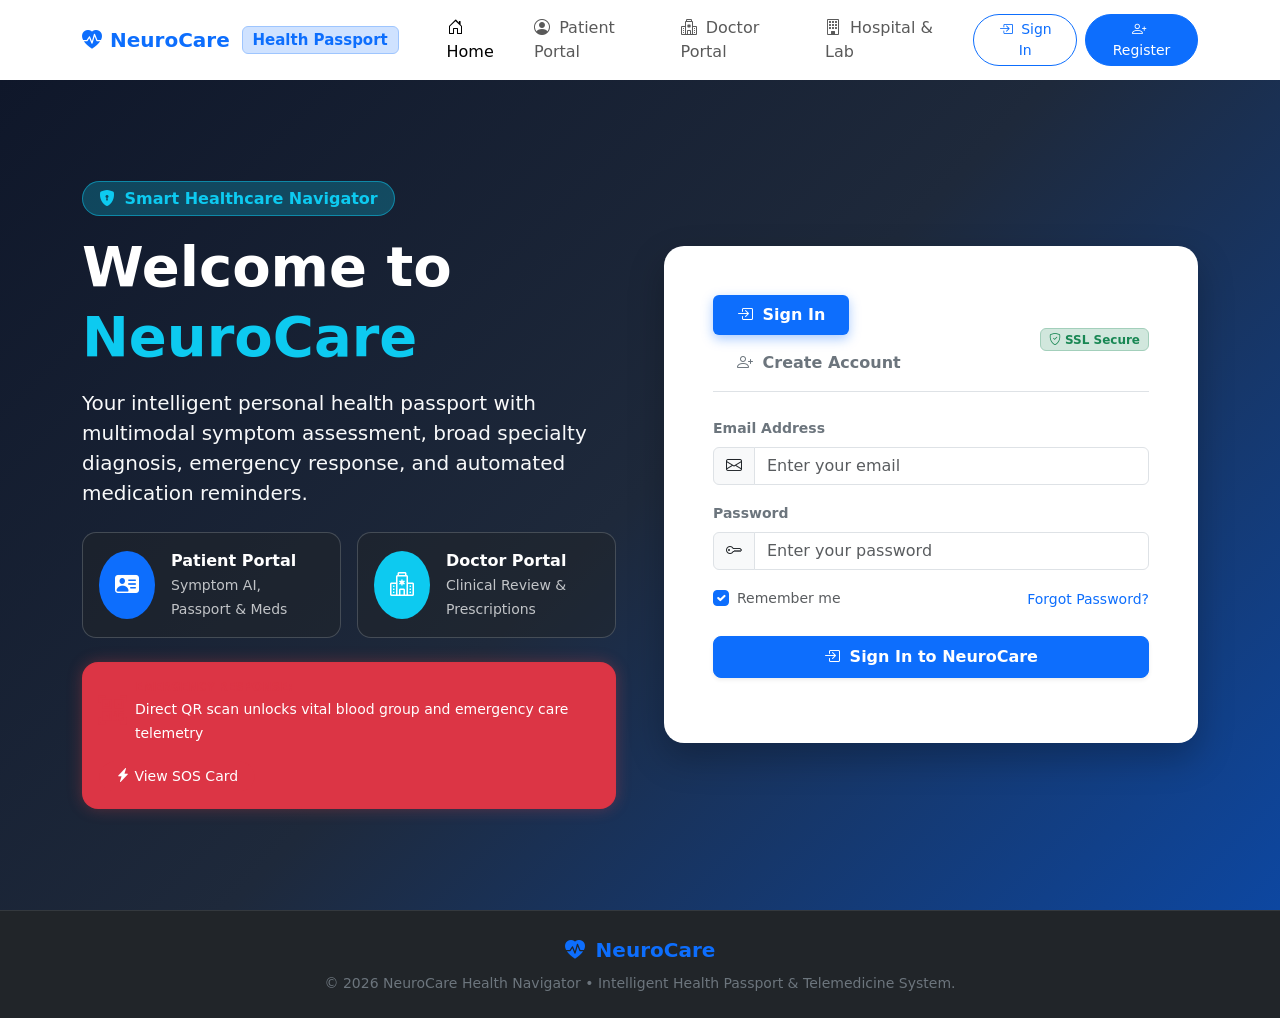
==== commit 12ee0c66: "Rebrand platform to NeuroCare, delete all default/demo values, remove demo logins, and enforce stric" ====
--- a/frontend/index.html
+++ b/frontend/index.html
@@ -3,7 +3,7 @@
 <head>
     <meta charset="UTF-8">
     <meta name="viewport" content="width=device-width, initial-scale=1.0">
-    <title>E-Healthcare | Intelligent, Verifiable Health Passport & Medical Portal</title>
+    <title>NeuroCare | Intelligent Health Passport & Medical Portal</title>
     <!-- Bootstrap 5 CSS -->
     <link href="https://cdn.jsdelivr.net/npm/bootstrap@5.3.3/dist/css/bootstrap.min.css" rel="stylesheet">
     <!-- Bootstrap Icons -->
@@ -51,8 +51,8 @@
     <nav class="navbar navbar-expand-lg navbar-custom sticky-top">
         <div class="container">
             <a class="navbar-brand d-flex align-items-center gap-2 fw-bold text-primary" href="/">
-                <span class="brand-icon"><i class="bi bi-shield-shaded"></i></span>
-                <span>E-Healthcare</span>
+                <span class="brand-icon"><i class="bi bi-heart-pulse-fill"></i></span>
+                <span>NeuroCare</span>
                 <span class="badge bg-primary-subtle text-primary border border-primary-subtle ms-1 fs-7">Health Passport</span>
             </a>
             <button class="navbar-toggler" type="button" data-bs-toggle="collapse" data-bs-target="#navMenu">
@@ -85,13 +85,13 @@
                 <!-- Left: Portal Introduction & Instant Routing -->
                 <div class="col-lg-6 text-white">
                     <span class="badge bg-info bg-opacity-25 text-info border border-info border-opacity-50 px-3 py-2 rounded-pill mb-3 fs-6">
-                        <i class="bi bi-shield-lock-fill me-1"></i> Secure Smart Healthcare Navigator
+                        <i class="bi bi-shield-lock-fill me-1"></i> Smart Healthcare Navigator
                     </span>
                     <h1 class="display-4 fw-bold lh-sm mb-3">
-                        Welcome to <span class="text-info">E-Healthcare</span>
+                        Welcome to <span class="text-info">NeuroCare</span>
                     </h1>
                     <p class="lead text-light opacity-90 mb-4 fs-5">
-                        Your intelligent, verified health passport with symptom diagnosis, smart doctor specialist routing, dynamic emergency care, and automated WhatsApp dose reminders.
+                        Your intelligent personal health passport with multimodal symptom assessment, broad specialty diagnosis, emergency response, and automated medication reminders.
                     </p>
 
                     <!-- Direct Fast-Access Portal Tiles -->
@@ -129,7 +129,7 @@
                         <div class="d-flex align-items-center gap-2">
                             <i class="bi bi-qr-code-scan fs-3 text-danger"></i>
                             <div>
-                                <small class="text-uppercase text-danger fw-bold d-block" style="font-size: 0.72rem;">Emergency Healthcare:</small>
+                                <small class="text-uppercase text-danger fw-bold d-block" style="font-size: 0.72rem;">Emergency Response:</small>
                                 <span class="small text-white">Direct QR scan unlocks vital blood group and emergency care telemetry</span>
                             </div>
                         </div>
@@ -171,14 +171,14 @@
                                     <label class="form-label small fw-bold text-secondary">Email Address</label>
                                     <div class="input-group">
                                         <span class="input-group-text bg-light"><i class="bi bi-envelope"></i></span>
-                                        <input type="email" class="form-control" id="loginEmail" placeholder="name@example.com" value="patient@example.com" required>
+                                        <input type="email" class="form-control" id="loginEmail" placeholder="Enter your email" required autocomplete="email">
                                     </div>
                                 </div>
                                 <div class="mb-3">
                                     <label class="form-label small fw-bold text-secondary">Password</label>
                                     <div class="input-group">
                                         <span class="input-group-text bg-light"><i class="bi bi-key"></i></span>
-                                        <input type="password" class="form-control" id="loginPassword" placeholder="••••••••" value="patient123" required>
+                                        <input type="password" class="form-control" id="loginPassword" placeholder="Enter your password" required autocomplete="current-password">
                                     </div>
                                 </div>
 
@@ -187,29 +187,13 @@
                                         <input type="checkbox" class="form-check-input" id="rememberMe" checked>
                                         <label class="form-check-label small text-muted" for="rememberMe">Remember me</label>
                                     </div>
-                                    <a href="javascript:void(0)" class="small text-decoration-none text-primary" onclick="alert('Password reset link sent to registered email.')">Forgot Password?</a>
+                                    <a href="javascript:void(0)" class="small text-decoration-none text-primary" onclick="alert('Please contact your administrator to reset your password.')">Forgot Password?</a>
                                 </div>
 
                                 <button type="submit" class="btn btn-primary w-100 py-2 fw-bold rounded-3 shadow-sm mb-3" id="loginSubmitBtn">
-                                    <i class="bi bi-box-arrow-in-right me-1"></i> Sign In to Health Dashboard
+                                    <i class="bi bi-box-arrow-in-right me-1"></i> Sign In to NeuroCare
                                 </button>
                             </form>
-
-                            <!-- Fast Demo Account Switcher Pills -->
-                            <div class="pt-3 border-top text-center">
-                                <small class="text-muted d-block mb-2 fw-semibold">Quick Portal Access with Demo Profiles:</small>
-                                <div class="d-flex justify-content-center gap-2 flex-wrap">
-                                    <button type="button" class="btn btn-xs btn-outline-primary rounded-pill px-3" onclick="quickFillAndLogin('patient@example.com', 'patient123')">
-                                        <i class="bi bi-person me-1"></i> Patient Portal
-                                    </button>
-                                    <button type="button" class="btn btn-xs btn-outline-info rounded-pill px-3" onclick="quickFillAndLogin('doctor@example.com', 'doctor123')">
-                                        <i class="bi bi-hospital me-1"></i> Doctor Portal
-                                    </button>
-                                    <button type="button" class="btn btn-xs btn-outline-secondary rounded-pill px-3" onclick="quickFillAndLogin('admin@example.com', 'admin123')">
-                                        <i class="bi bi-building me-1"></i> Hospital Portal
-                                    </button>
-                                </div>
-                            </div>
                         </div>
 
                         <!-- 2. REGISTER FORM -->
@@ -220,20 +204,20 @@
                                 <div class="row g-2 mb-2">
                                     <div class="col-md-6">
                                         <label class="form-label small fw-bold text-secondary">Full Name</label>
-                                        <input type="text" class="form-control" id="regName" placeholder="Your Name" required>
+                                        <input type="text" class="form-control" id="regName" placeholder="e.g. John Smith" required>
                                     </div>
                                     <div class="col-md-6">
-                                        <label class="form-label small fw-bold text-secondary">Phone (WhatsApp Reminders)</label>
+                                        <label class="form-label small fw-bold text-secondary">Phone (for WhatsApp Reminders)</label>
                                         <input type="tel" class="form-control" id="regPhone" placeholder="+91 9876543210" required>
                                     </div>
                                 </div>
                                 <div class="mb-2">
                                     <label class="form-label small fw-bold text-secondary">Email Address</label>
-                                    <input type="email" class="form-control" id="regEmail" placeholder="name@domain.com" required>
+                                    <input type="email" class="form-control" id="regEmail" placeholder="name@domain.com" required autocomplete="email">
                                 </div>
                                 <div class="mb-3">
                                     <label class="form-label small fw-bold text-secondary">Password</label>
-                                    <input type="password" class="form-control" id="regPassword" placeholder="Minimum 6 characters" required>
+                                    <input type="password" class="form-control" id="regPassword" placeholder="Minimum 6 characters" required autocomplete="new-password">
                                 </div>
 
                                 <div class="mb-3">
@@ -282,10 +266,10 @@
     <footer class="bg-dark text-white py-4 border-top border-secondary border-opacity-25">
         <div class="container text-center">
             <div class="d-flex justify-content-center align-items-center gap-2 mb-2">
-                <span class="text-primary fw-bold fs-5"><i class="bi bi-shield-shaded me-1"></i> E-Healthcare</span>
+                <span class="text-primary fw-bold fs-5"><i class="bi bi-heart-pulse-fill me-1"></i> NeuroCare</span>
             </div>
             <p class="small text-secondary mb-0">
-                &copy; 2026 E-Healthcare Navigator &bull; Intelligent Health Passport & Telemedicine System.
+                &copy; 2026 NeuroCare Health Navigator &bull; Intelligent Health Passport & Telemedicine System.
             </p>
         </div>
     </footer>
@@ -344,32 +328,6 @@
             }
         }
 
-        async function quickFillAndLogin(email, password) {
-            document.getElementById('loginEmail').value = email;
-            document.getElementById('loginPassword').value = password;
-            const submitBtn = document.getElementById('loginSubmitBtn');
-            submitBtn.disabled = true;
-            submitBtn.innerHTML = `<span class="spinner-border spinner-border-sm me-1"></span> Authenticating...`;
-
-            try {
-                const res = await API.login(email, password);
-                if (res.user.role === 'doctor') {
-                    window.location.href = '/doctor';
-                } else if (res.user.role === 'admin') {
-                    window.location.href = '/hospital';
-                } else {
-                    window.location.href = '/patient';
-                }
-            } catch (err) {
-                const alertEl = document.getElementById('loginAlert');
-                alertEl.textContent = "Login failed: " + err.message;
-                alertEl.classList.remove('d-none');
-            } finally {
-                submitBtn.disabled = false;
-                submitBtn.innerHTML = `<i class="bi bi-box-arrow-in-right me-1"></i> Sign In to Health Dashboard`;
-            }
-        }
-
         async function handleDirectLogin(e) {
             e.preventDefault();
             const alertEl = document.getElementById('loginAlert');
@@ -395,7 +353,7 @@
                 alertEl.classList.remove('d-none');
             } finally {
                 btn.disabled = false;
-                btn.innerHTML = `<i class="bi bi-box-arrow-in-right me-1"></i> Sign In to Health Dashboard`;
+                btn.innerHTML = `<i class="bi bi-box-arrow-in-right me-1"></i> Sign In to NeuroCare`;
             }
         }
 
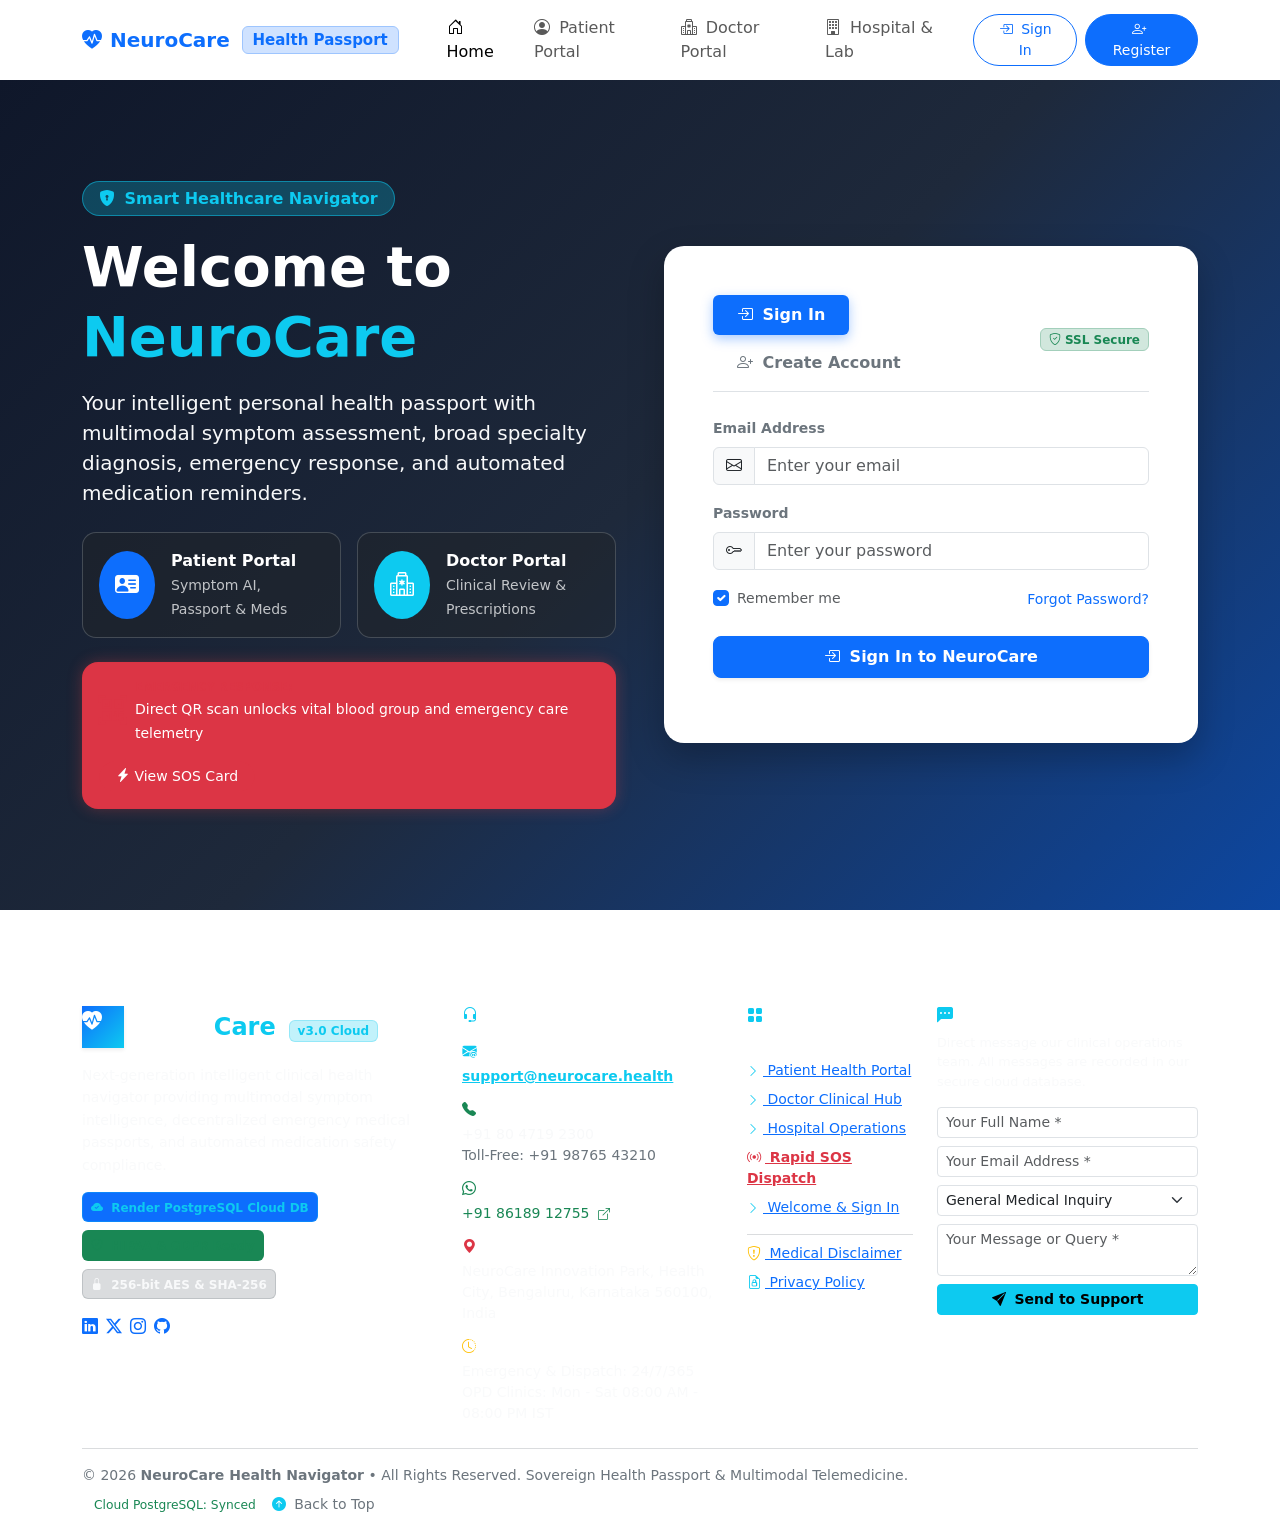
==== commit 33ff2b0b: "Add dark blue footer with contact form, support details, cloud database link, and compliance modals " ====
--- a/frontend/index.html
+++ b/frontend/index.html
@@ -262,36 +262,239 @@
         </div>
     </section>
 
-    <!-- FOOTER -->
-    <footer class="bg-dark text-white py-4 border-top border-secondary border-opacity-25">
-        <div class="container text-center">
-            <div class="d-flex justify-content-center align-items-center gap-2 mb-2">
-                <span class="text-primary fw-bold fs-5"><i class="bi bi-heart-pulse-fill me-1"></i> NeuroCare</span>
+    <!-- COMPREHENSIVE DARK BLUE MEDICAL CLOUD FOOTER -->
+    <footer class="neurocare-footer pt-5 pb-4 mt-5">
+        <div class="container">
+            <div class="row g-4 mb-4">
+                
+                <!-- Col 1: Brand, Mission & Security -->
+                <div class="col-lg-4 col-md-6">
+                    <div class="d-flex align-items-center gap-2 mb-3">
+                        <span class="brand-icon shadow-sm" style="width: 42px; height: 42px; background: linear-gradient(135deg, #0d6efd, #0dcaf0);">
+                            <i class="bi bi-heart-pulse-fill text-white fs-5"></i>
+                        </span>
+                        <div>
+                            <span class="fs-4 fw-bold text-white tracking-wide">Neuro<span class="text-info">Care</span></span>
+                            <span class="badge bg-info bg-opacity-25 text-info border border-info border-opacity-25 ms-2 small">v3.0 Cloud</span>
+                        </div>
+                    </div>
+                    <p class="small text-light opacity-75 mb-3" style="line-height: 1.6;">
+                        Next-generation intelligent clinical health navigator providing multimodal symptom intelligence, decentralized emergency medical passports, and automated medication safety compliance.
+                    </p>
+                    
+                    <!-- Cloud Architecture & Compliance Badges -->
+                    <div class="d-flex flex-wrap gap-2 mb-3">
+                        <span class="badge bg-primary bg-opacity-20 text-info border border-info border-opacity-25 py-2 px-2 small">
+                            <i class="bi bi-cloud-check-fill me-1"></i> Render PostgreSQL Cloud DB
+                        </span>
+                        <span class="badge bg-success bg-opacity-20 text-success border border-success border-opacity-25 py-2 px-2 small">
+                            <i class="bi bi-shield-check me-1"></i> HIPAA & GDPR Ready
+                        </span>
+                        <span class="badge bg-secondary bg-opacity-25 text-light border border-secondary border-opacity-25 py-2 px-2 small">
+                            <i class="bi bi-lock-fill me-1"></i> 256-bit AES & SHA-256
+                        </span>
+                    </div>
+
+                    <!-- Social Presence -->
+                    <div class="d-flex gap-2">
+                        <a href="https://linkedin.com" target="_blank" class="social-icon-btn" title="LinkedIn"><i class="bi bi-linkedin"></i></a>
+                        <a href="https://twitter.com" target="_blank" class="social-icon-btn" title="X (Twitter)"><i class="bi bi-twitter-x"></i></a>
+                        <a href="https://instagram.com" target="_blank" class="social-icon-btn" title="Instagram"><i class="bi bi-instagram"></i></a>
+                        <a href="https://github.com" target="_blank" class="social-icon-btn" title="GitHub"><i class="bi bi-github"></i></a>
+                    </div>
+                </div>
+
+                <!-- Col 2: Support Email & Contact Details -->
+                <div class="col-lg-3 col-md-6">
+                    <h6 class="fw-bold text-white text-uppercase tracking-wider mb-3">
+                        <i class="bi bi-headset text-info me-2"></i>Support & Contact
+                    </h6>
+                    <ul class="list-unstyled small mb-0 d-flex flex-column gap-2 text-light opacity-90">
+                        <li>
+                            <strong class="d-block text-white mb-1"><i class="bi bi-envelope-at-fill text-info me-2"></i>Support Email:</strong>
+                            <a href="mailto:support@neurocare.health" class="text-info fw-semibold text-break">support@neurocare.health</a>
+                        </li>
+                        <li class="pt-1">
+                            <strong class="d-block text-white mb-1"><i class="bi bi-telephone-fill text-success me-2"></i>24/7 Medical Helpline:</strong>
+                            <a href="tel:+918047192300" class="text-light text-decoration-none">+91 80 4719 2300</a>
+                            <span class="text-secondary d-block">Toll-Free: +91 98765 43210</span>
+                        </li>
+                        <li class="pt-1">
+                            <strong class="d-block text-white mb-1"><i class="bi bi-whatsapp text-success me-2"></i>Live WhatsApp Care:</strong>
+                            <a href="https://wa.me/918618912755?text=Hello%20NeuroCare%20Support" target="_blank" class="text-success text-decoration-none">
+                                +91 86189 12755 <i class="bi bi-box-arrow-up-right ms-1" style="font-size:0.75rem;"></i>
+                            </a>
+                        </li>
+                        <li class="pt-1">
+                            <strong class="d-block text-white mb-1"><i class="bi bi-geo-alt-fill text-danger me-2"></i>Innovation Hub & Clinic:</strong>
+                            <span class="text-light opacity-75">NeuroCare Innovation Park, Health City, Bengaluru, Karnataka 560100, India</span>
+                        </li>
+                        <li class="pt-1">
+                            <strong class="d-block text-white mb-1"><i class="bi bi-clock-history text-warning me-2"></i>Operating Hours:</strong>
+                            <span class="text-light opacity-75">Emergency & Dispatch: 24/7/365<br>OPD Clinics: Mon - Sat 08:00 AM - 08:00 PM IST</span>
+                        </li>
+                    </ul>
+                </div>
+
+                <!-- Col 3: Direct Portal Links & Compliance -->
+                <div class="col-lg-2 col-md-6">
+                    <h6 class="fw-bold text-white text-uppercase tracking-wider mb-3">
+                        <i class="bi bi-grid-fill text-info me-2"></i>Quick Portals
+                    </h6>
+                    <ul class="list-unstyled small mb-0 d-flex flex-column gap-2">
+                        <li><a href="/patient"><i class="bi bi-chevron-right text-info me-1 small"></i> Patient Health Portal</a></li>
+                        <li><a href="/doctor"><i class="bi bi-chevron-right text-info me-1 small"></i> Doctor Clinical Hub</a></li>
+                        <li><a href="/hospital"><i class="bi bi-chevron-right text-info me-1 small"></i> Hospital Operations</a></li>
+                        <li><a href="/emergency.html" class="text-danger fw-semibold"><i class="bi bi-broadcast text-danger me-1"></i> Rapid SOS Dispatch</a></li>
+                        <li><a href="/"><i class="bi bi-chevron-right text-info me-1 small"></i> Welcome & Sign In</a></li>
+                        <li class="pt-2 border-top border-secondary border-opacity-25 mt-2">
+                            <a href="#" onclick="openDisclaimerModal(); return false;"><i class="bi bi-shield-exclamation text-warning me-1"></i> Medical Disclaimer</a>
+                        </li>
+                        <li>
+                            <a href="#" onclick="openPrivacyModal(); return false;"><i class="bi bi-file-earmark-lock text-info me-1"></i> Privacy Policy</a>
+                        </li>
+                    </ul>
+                </div>
+
+                <!-- Col 4: Interactive Contact Us Form (Saved to Cloud DB) -->
+                <div class="col-lg-3 col-md-6">
+                    <div class="footer-contact-card">
+                        <h6 class="fw-bold text-white mb-2">
+                            <i class="bi bi-chat-left-dots-fill text-info me-1"></i> Contact Us
+                        </h6>
+                        <p class="small text-light opacity-75 mb-3" style="font-size: 0.8rem;">
+                            Direct message our clinical operations team. All messages are recorded in our secure cloud database.
+                        </p>
+                        <form id="footerContactForm" onsubmit="submitFooterContact(event)">
+                            <div class="mb-2">
+                                <input type="text" id="footerContactName" class="form-control form-control-sm footer-input" placeholder="Your Full Name *" required>
+                            </div>
+                            <div class="mb-2">
+                                <input type="email" id="footerContactEmail" class="form-control form-control-sm footer-input" placeholder="Your Email Address *" required>
+                            </div>
+                            <div class="mb-2">
+                                <select id="footerContactSubject" class="form-select form-select-sm footer-input">
+                                    <option value="General Inquiry" selected>General Medical Inquiry</option>
+                                    <option value="Appointment Support">Appointment & Consultation Help</option>
+                                    <option value="Emergency Escalation">Emergency Response Escalation</option>
+                                    <option value="Doctor Partnership">Doctor & Clinic Partnership</option>
+                                    <option value="Technical Support">Technical & Passport Help</option>
+                                </select>
+                            </div>
+                            <div class="mb-2">
+                                <textarea id="footerContactMessage" class="form-control form-control-sm footer-input" rows="2" placeholder="Your Message or Query *" required></textarea>
+                            </div>
+                            <button type="submit" class="btn btn-info btn-sm w-100 fw-bold" id="footerContactBtn">
+                                <i class="bi bi-send-fill me-1"></i> Send to Support
+                            </button>
+                            <div id="footerContactStatus" class="small mt-2 d-none"></div>
+                        </form>
+                    </div>
+                </div>
+
             </div>
-            <p class="small text-secondary mb-0">
-                &copy; 2026 NeuroCare Health Navigator &bull; Intelligent Health Passport & Telemedicine System.
-            </p>
+
+            <!-- Footer Bottom Line -->
+            <div class="border-top border-secondary border-opacity-25 pt-3 mt-2 d-flex justify-content-between align-items-center flex-wrap gap-2 text-secondary small">
+                <div>
+                    &copy; 2026 <strong>NeuroCare Health Navigator</strong> &bull; All Rights Reserved. Sovereign Health Passport & Multimodal Telemedicine.
+                </div>
+                <div class="d-flex align-items-center gap-3">
+                    <span class="d-inline-flex align-items-center gap-1 text-success small">
+                        <span class="spinner-grow spinner-grow-sm text-success" style="width: 8px; height: 8px;" role="status"></span>
+                        Cloud PostgreSQL: Synced
+                    </span>
+                    <a href="#top" class="text-secondary text-decoration-none" onclick="window.scrollTo({top: 0, behavior: 'smooth'}); return false;">
+                        <i class="bi bi-arrow-up-circle-fill me-1 text-info"></i> Back to Top
+                    </a>
+                </div>
+            </div>
         </div>
     </footer>
+
+    <!-- Medical Disclaimer Modal -->
+    <div class="modal fade" id="medicalDisclaimerModal" tabindex="-1">
+        <div class="modal-dialog modal-dialog-centered">
+            <div class="modal-content border-0 shadow-lg rounded-4">
+                <div class="modal-header bg-dark text-white border-bottom">
+                    <h5 class="modal-title fw-bold"><i class="bi bi-shield-exclamation text-warning me-2"></i>Medical & Clinical Disclaimer</h5>
+                    <button type="button" class="btn-close btn-close-white" data-bs-dismiss="modal"></button>
+                </div>
+                <div class="modal-body p-4 small text-dark">
+                    <p><strong>1. Decision Support, Not Replacement for Medical Advice:</strong> NeuroCare AI algorithms and predictive triage provide clinical decision assistance and risk stratification. They are NOT a substitute for professional clinical diagnosis, emergency department triage, or personalized treatment from a licensed physician.</p>
+                    <p><strong>2. Immediate Emergency Protocol:</strong> If you or anyone around you is experiencing life-threatening symptoms (such as acute crushing chest pain, difficulty breathing, sudden stroke-like weakness, or severe hemorrhage), immediately call local emergency services (112, 911, or +91 80 4719 2300) or proceed to the nearest trauma emergency center.</p>
+                    <p class="mb-0"><strong>3. Prescriptions & Medication:</strong> All prescriptions and drug interaction checks must be reviewed and countersigned by an attending licensed clinician.</p>
+                </div>
+                <div class="modal-footer bg-light p-2">
+                    <button type="button" class="btn btn-secondary btn-sm" data-bs-dismiss="modal">Close</button>
+                </div>
+            </div>
+        </div>
+    </div>
+
+    <!-- Privacy Policy Modal -->
+    <div class="modal fade" id="privacyPolicyModal" tabindex="-1">
+        <div class="modal-dialog modal-dialog-centered">
+            <div class="modal-content border-0 shadow-lg rounded-4">
+                <div class="modal-header bg-dark text-white border-bottom">
+                    <h5 class="modal-title fw-bold"><i class="bi bi-file-earmark-lock text-info me-2"></i>Privacy & Sovereign Health Data Policy</h5>
+                    <button type="button" class="btn-close btn-close-white" data-bs-dismiss="modal"></button>
+                </div>
+                <div class="modal-body p-4 small text-dark">
+                    <p><strong>1. Sovereign Data Ownership:</strong> In accordance with HIPAA, GDPR, and Digital Personal Data Protection standards, you retain complete sovereign ownership of your medical records, vitals, and diagnostic histories.</p>
+                    <p><strong>2. Cloud Database Security:</strong> All patient profiles and clinical records are stored in enterprise-grade Cloud PostgreSQL with AES-256 encryption at rest and TLS 1.3 in transit.</p>
+                    <p class="mb-0"><strong>3. Revocable Blockchain Consent:</strong> You have full control over who accesses your medical records. Any consent granted to doctors, researchers, or insurers can be instantly revoked with 1 tap from your Blockchain Consent Matrix.</p>
+                </div>
+                <div class="modal-footer bg-light p-2">
+                    <button type="button" class="btn btn-secondary btn-sm" data-bs-dismiss="modal">Close</button>
+                </div>
+            </div>
+        </div>
+    </div>
 
     <!-- Bootstrap 5 Bundle JS -->
     <script src="https://cdn.jsdelivr.net/npm/bootstrap@5.3.3/dist/js/bootstrap.bundle.min.js"></script>
     <script src="/static/js/api.js"></script>
     <script>
-        // Check for existing session and redirect immediately
-        (function checkAutoRedirect() {
+        // Always show the Welcome / Login page first. If a previous session exists,
+        // offer a "Continue as ..." shortcut instead of silently redirecting.
+        function getDashboardPathForRole(role) {
+            if (role === 'doctor') return '/doctor';
+            if (role === 'admin') return '/hospital';
+            return '/patient';
+        }
+
+        function signOutExistingSession() {
+            try { API.logout ? API.logout(true) : null; } catch (_) {}
+            try {
+                localStorage.removeItem('ehealth_token');
+                localStorage.removeItem('ehealth_user');
+                localStorage.removeItem('token');
+                localStorage.removeItem('user');
+            } catch (_) {}
+            const banner = document.getElementById('existingSessionBanner');
+            if (banner) banner.remove();
+        }
+
+        (function showExistingSessionBanner() {
             try {
                 const user = API.getUser();
                 const token = API.getToken();
-                if (user && token) {
-                    if (user.role === 'doctor') {
-                        window.location.href = '/doctor';
-                    } else if (user.role === 'admin') {
-                        window.location.href = '/hospital';
-                    } else {
-                        window.location.href = '/patient';
-                    }
-                }
+                if (!user || !token) return;
+                const hero = document.querySelector('.hero-banner .container');
+                if (!hero) return;
+                const name = (user.full_name || user.email || 'your account');
+                const banner = document.createElement('div');
+                banner.id = 'existingSessionBanner';
+                banner.className = 'alert alert-info d-flex justify-content-between align-items-center flex-wrap gap-2 mb-4 shadow-sm';
+                banner.innerHTML = `
+                    <span><i class="bi bi-person-check-fill me-1"></i> You are already signed in as <strong></strong>.</span>
+                    <span class="d-flex gap-2">
+                        <a class="btn btn-primary btn-sm fw-semibold" href="${getDashboardPathForRole(user.role)}">Continue to Dashboard</a>
+                        <button type="button" class="btn btn-outline-secondary btn-sm" onclick="signOutExistingSession()">Sign out</button>
+                    </span>`;
+                banner.querySelector('strong').textContent = name;
+                hero.prepend(banner);
             } catch (_) {}
         })();
 
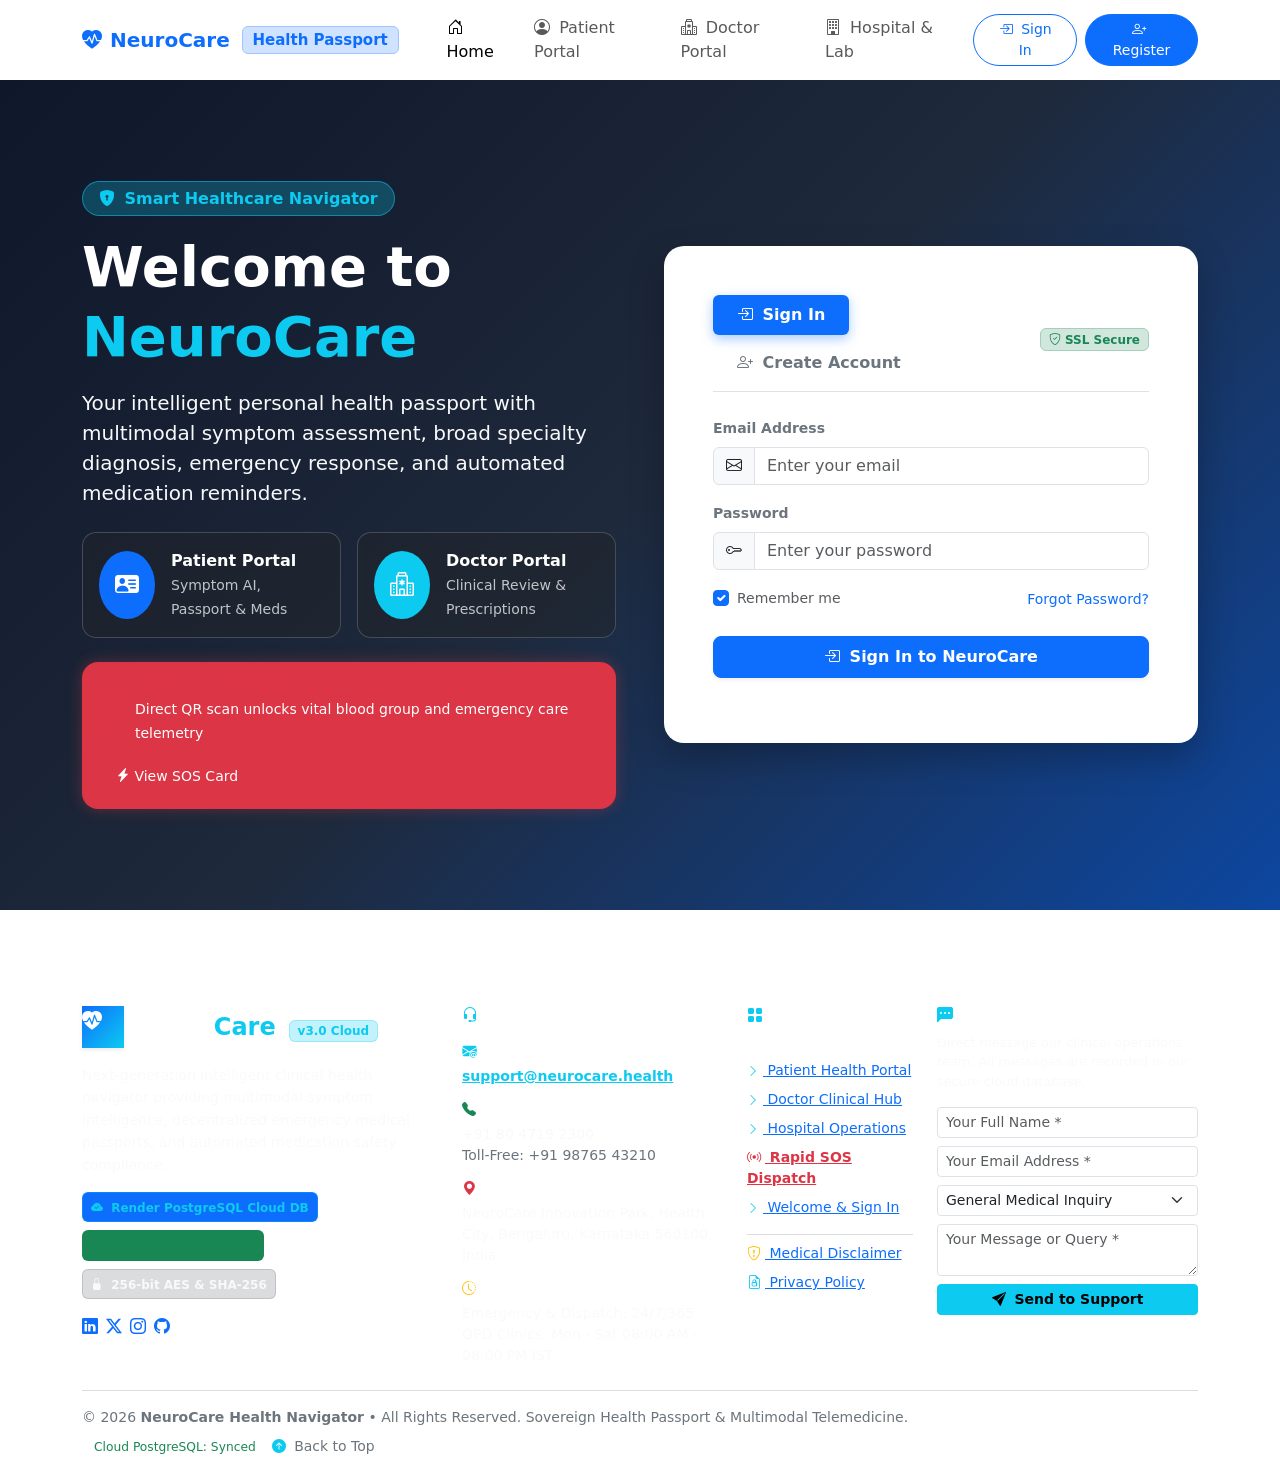
==== commit 6354afee: "Remove Live WhatsApp Care contact item from footer across all pages" ====
--- a/frontend/index.html
+++ b/frontend/index.html
@@ -318,12 +318,6 @@
                             <strong class="d-block text-white mb-1"><i class="bi bi-telephone-fill text-success me-2"></i>24/7 Medical Helpline:</strong>
                             <a href="tel:+918047192300" class="text-light text-decoration-none">+91 80 4719 2300</a>
                             <span class="text-secondary d-block">Toll-Free: +91 98765 43210</span>
-                        </li>
-                        <li class="pt-1">
-                            <strong class="d-block text-white mb-1"><i class="bi bi-whatsapp text-success me-2"></i>Live WhatsApp Care:</strong>
-                            <a href="https://wa.me/918618912755?text=Hello%20NeuroCare%20Support" target="_blank" class="text-success text-decoration-none">
-                                +91 86189 12755 <i class="bi bi-box-arrow-up-right ms-1" style="font-size:0.75rem;"></i>
-                            </a>
                         </li>
                         <li class="pt-1">
                             <strong class="d-block text-white mb-1"><i class="bi bi-geo-alt-fill text-danger me-2"></i>Innovation Hub & Clinic:</strong>
